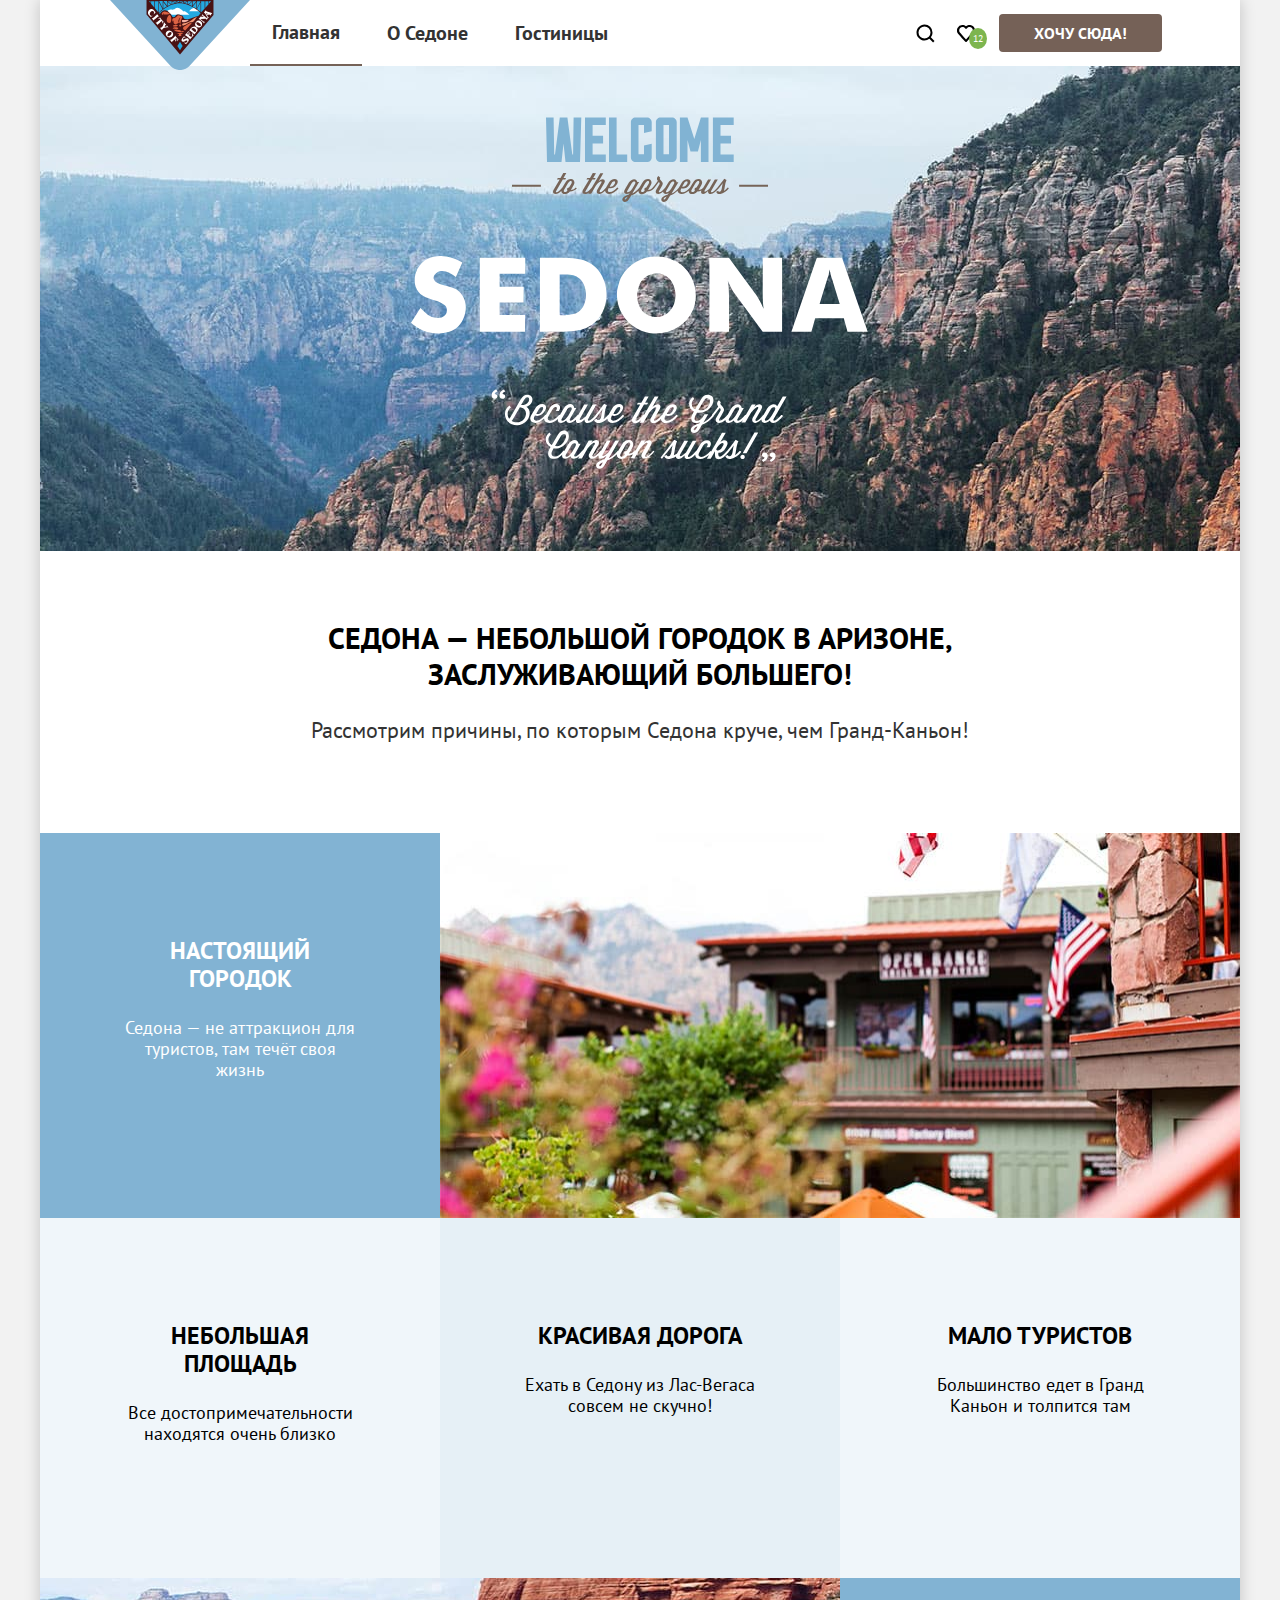
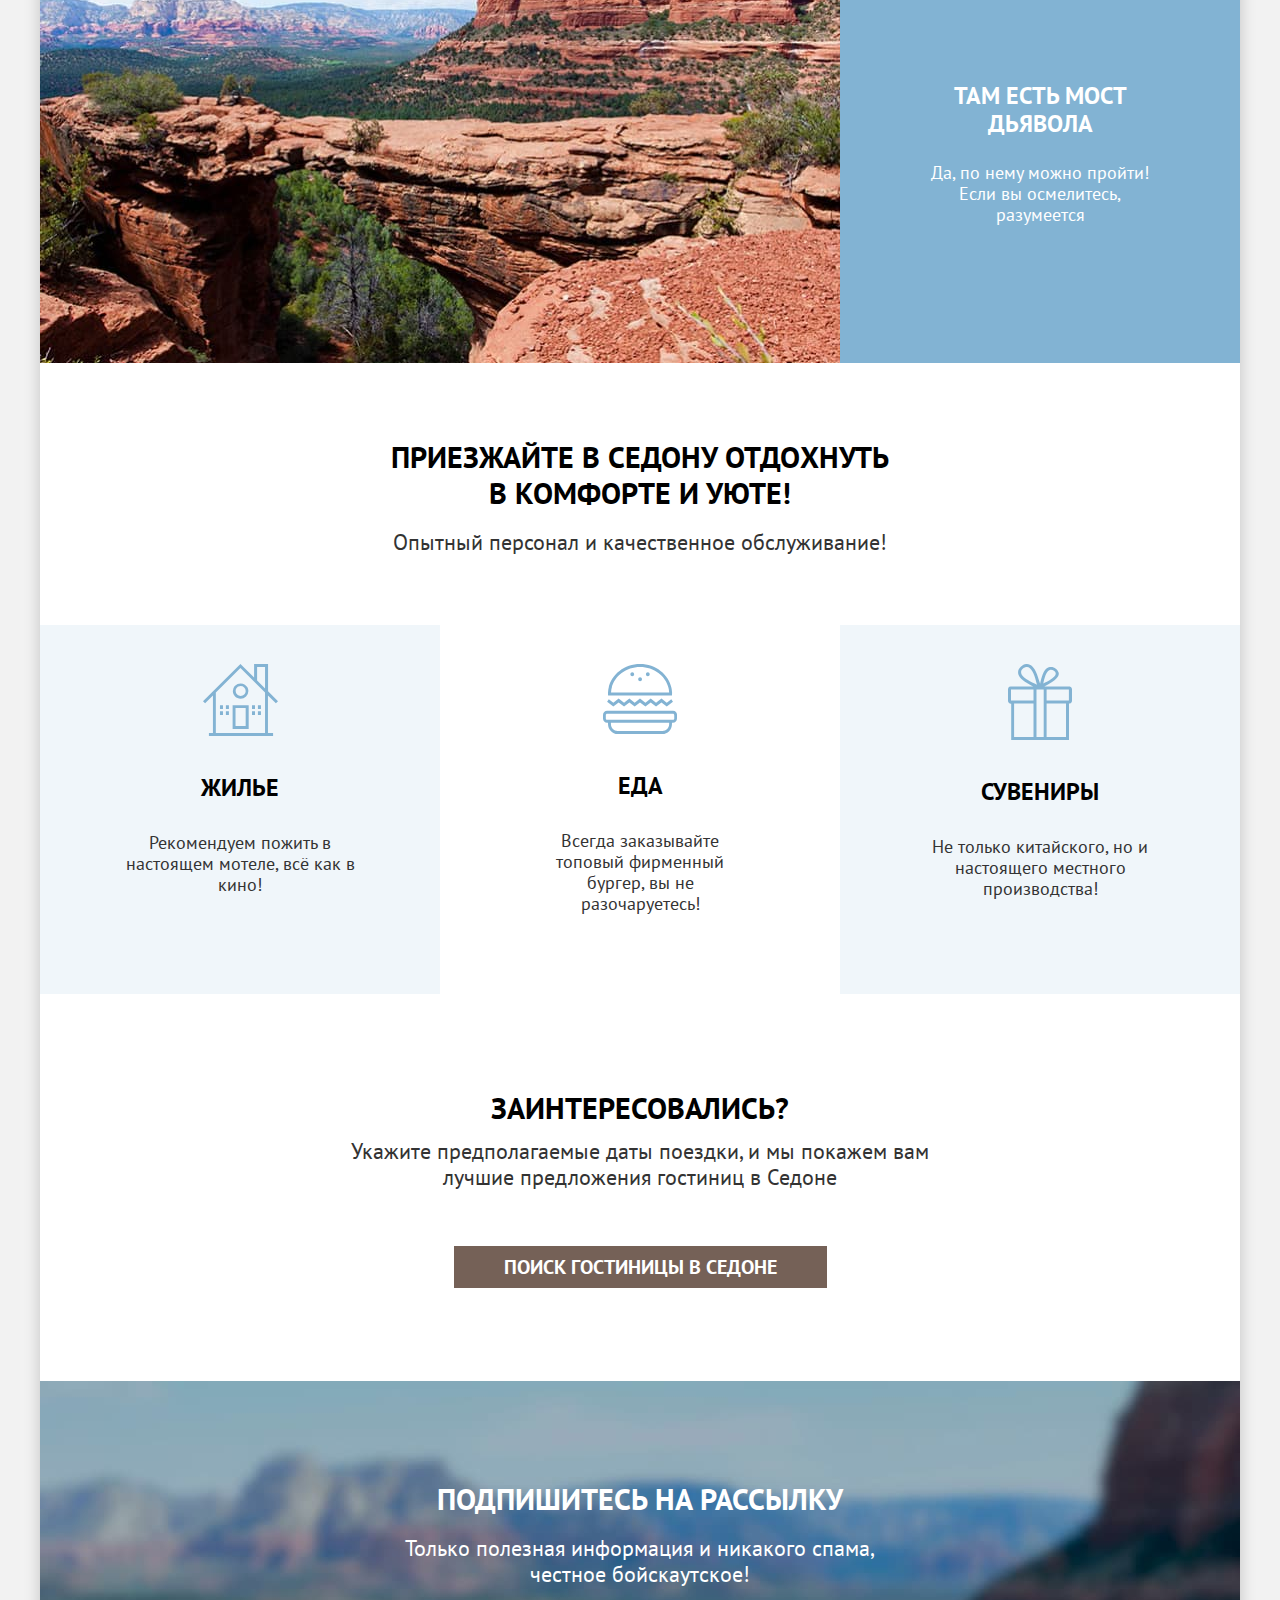
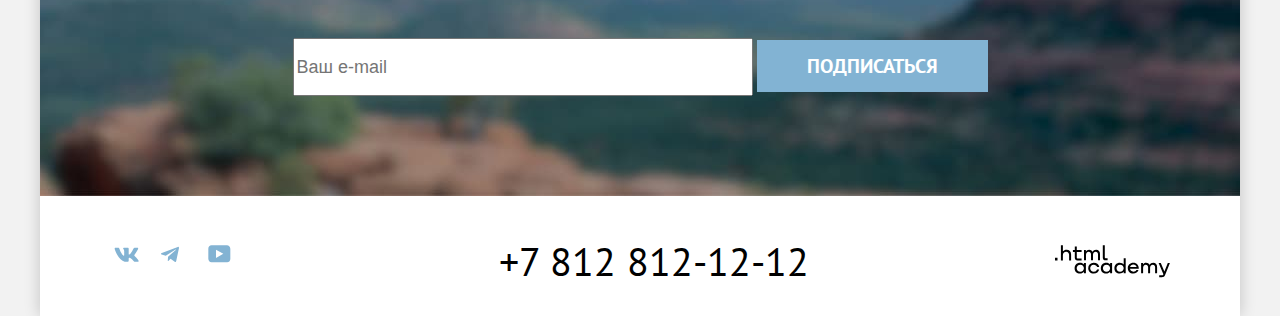
==== index.html @ 007155bc "исправляет верстку поиска" ====
<!DOCTYPE html>
<html lang="ru">

  <head>
    <meta charset="utf-8">
    <link rel="stylesheet" href="styles/styles.css">
    <title>
      HTML Academy: Седона
    </title>
  </head>

  <body>
    <div class="page-container">
      <!--Шапка-->
      <header class="page-header">
        <nav class="navigation">
          <a class="link-main-page" href="#">
            <img class="logo" src="images/logo.svg" width="140" height="70" alt="Фавикон-логотип Седона.">
          </a>
          <!--Навигация по сайту-->
          <ul class="navigation-list">
            <li class="navigation-item navigation-item-current">
              <a class="navigation-link" href="#">
                Главная
              </a>
            </li>
            <li class="navigation-item">
              <a class="navigation-link" href="#">
                О Седоне
              </a>
            </li>
            <li class="navigation-item">
              <a class="navigation-link" href="catalog.html">
                Гостиницы
              </a>
            </li>
          </ul>
          <!--Навигация пользовательская-->
          <ul class="navigation-user">
            <li class="navigation-useritem">
              <a class="navigation-userlink navigation-userlink-searching" href="#">
                <span class="visually-hidden">
                  Поиск
                </span>
              </a>
            </li>
            <li class="navigation-useritem navigation-useritem-favourite">
              <a class="navigation-userlink navigation-userlink-favourite" href="#">
                <span class="visually-hidden">
                  Избранное
                </span>
                <span class="favourite-number">
                  12
                </span>
              </a>
            </li>
            <li class="navigation-useritem">
              <a class="navigation-userlink-button" href="#">
                Хочу сюда!
              </a>
            </li>
          </ul>
        </nav>
      </header>

      <main class="main-container main-index">
        <!--Приветственный блок-->
        <section class="welcome">
          <h2 class="visually-hidden">
            Седона-неофициальный сайт
          </h2>
          <img class="welcome-img" src="images/main/welcome.svg" width="458" height="352"
            alt="Добро пожаловать в прекрасную Седону. Потому что Гранд Каньон-ерунда.">
        </section>
        <!--Преимущества города-->
        <section class="advantages">
          <p class="main-advantages-title">
            Седона — небольшой городок в Аризоне, заслуживающий большего!
          </p>
          <p class="advantages-city">
            Рассмотрим причины, по которым Седона круче, чем Гранд-Каньон!
          </p>
          <h2 class="visually-hidden">
            Преимущества города
          </h2>
          <ul class="advantages-list">
            <li class="advantages-item advantages-item-city">
              <div class="advantages-item-container">
                <h3 class="advantages-title white-advantages-title">
                  Настоящий городок
                </h3>
                <p class="advantages-description advantages-description-white">
                  Седона — не аттракцион для туристов, там течёт своя жизнь
                </p>
              </div>
              <img class="nature" src="images/main/advantages-photo1.jpg" width="800" height="385"
                alt="Вид двухэтажного дома среди деревьев.">

            </li>
            <li class="advantages-item advantages-item-square">
              <div class="advantages-item-container">
              <h3 class="advantages-title">
                Небольшая площадь
              </h3>
              <p class="advantages-description">
                Все достопримечательности находятся очень близко
              </p>
            </div>
            </li>
            <li class="advantages-item advantages-item-road">
              <div class="advantages-item-container">
              <h3 class="advantages-title">
                Красивая дорога
              </h3>
              <p class="advantages-description">
                Ехать в Седону из Лас-Вегаса совсем не скучно!
              </p>
            </div>
            </li>
            <li class="advantages-item advantages-item-tourists">
              <div class="advantages-item-container">
              <h3 class="advantages-title">
                Мало туристов
              </h3>
              <p class="advantages-description">
                Большинство едет в Гранд Каньон и толпится там
              </p>
            </div>
            </li>
            <li class="advantages-item advantages-item-bridge">
              <div class="advantages-item-container">
                <h3 class="advantages-title white-advantages-title">
                  Там есть мост дьявола
                </h3>
                <p class="advantages-description advantages-description-white">
                  Да, по нему можно пройти! Если вы осмелитесь, разумеется
                </p>
              </div>
              <img class="nature" src="images/main/advantages-photo2.jpg" width="800" height="385"
                alt="Вид на мост дьявола.">
            </li>

          </ul>
        </section>
        <!--Преимущества отелей-->
        <section class="hotel-advantages">
          <p class="main-hotel-advantages-title">
            Приезжайте в Седону отдохнуть в комфорте и уюте!
          </p>
          <p class="hotel-advantages-advantages">
            Опытный персонал и качественное обслуживание!
          </p>
          <h2 class="visually-hidden">
            Преимущества гостиниц
          </h2>
          <ul class="hotel-advantages-list">
            <li class="hotel-advantages-item-housing">
              <div class="hotel-advantages-item-housing-img"></div>
              <h3 class="hotel-advantages-minititle">
                Жилье
              </h3>
              <p class="hotel-advantages-description">
                Рекомендуем пожить в настоящем мотеле, всё как в кино!
              </p>
            </li>
            <li class="hotel-advantages-item-food">
              <div class="hotel-advantages-item-food-img"></div>
              <h3 class="hotel-advantages-minititle">
                Еда
              </h3>
              <p class="hotel-advantages-description">
                Всегда заказывайте топовый фирменный бургер, вы не разочаруетесь!
              </p>
            </li>
            <li class="hotel-advantages-item-present">
              <div class="hotel-advantages-item-present-img"></div>
              <h3 class="hotel-advantages-minititle">
                Сувениры
              </h3>
              <p class="hotel-advantages-description">
                Не только китайского, но и настоящего местного производства!
              </p>
            </li>

          </ul>
        </section>
        <!--Поиск гостиницы-->
        <section class="search">
          <div class="search-container">
          <h2 class="visually-hidden">
            Поиск гостиниц в Седоне
          </h2>
          <p class="search-title">
            Заинтересовались?
          </p>
          <p class="search-description">
            Укажите предполагаемые даты поездки, и мы покажем вам лучшие предложения гостиниц в Седоне
          </p>
          <a class="search-link" href="#">
            Поиск гостиницы в Седоне
          </a>
        </div>
        </section>
      </main>

      <!--Подвал-->
      <footer class="page-footer">
        <div class="page-footer-container">
          <!--Рассылка-->
          <section class="footer-subscription footer-subscription-image">
            <h2 class="footer-subscription-title footer-subscription-title-white">
              Подпишитесь на рассылку
            </h2>
            <p class="footer-subscription-description footer-subscription-description-white">
              Только полезная информация и никакого спама, честное бойскаутское!
            </p>
            <form class="footer-subscription-form" action="https://echo.htmlacademy.ru/" method="post">
              <label class="visually-hidden">
                Ваш e-mail
              </label>
              <input class="field" placeholder="Ваш e-mail" type="email" name="footer-subscription-email"
                id="footer-subscription-email" required>
              <button class="blue-button footer-subscription-button" type="submit">
                Подписаться
              </button>
            </form>
          </section>
          <!--Контакты-->
          <section class="footer-social">
            <h2 class="visually-hidden">Ссылки на социальные сети</h2>
            <ul class="footer-social-list">
              <li class="footer-social-item">
                <a class="footer-social-item-vk" href="https://vk.com/htmlacademy">
                  <span class="visually-hidden">
                    Наша страница Vkontakte
                  </span>
                </a>
              </li>
              <li class="footer-social-item">
                <a class="footer-social-item-telegram" href="https://t.me/htmlacademy">
                  <span class="visually-hidden">
                    Наш канал Telegram
                  </span>
                </a>
              </li>
              <li class="footer-social-item">
                <a class="footer-social-item-youtube" href="https://www.youtube.com/user/htmlacademyru">
                  <span class="visually-hidden">
                    Наш канал YouTube
                  </span>
                </a>
              </li>
            </ul>

            <a class="footer-company-phone" href="tel:+78128121212">
              +7 812 812-12-12
            </a>

            <a class="htmlacademy-link" href="https://htmlacademy.ru/">
              <img class="htmlacademy-img" src="images/html-academy.svg" width="115" height="33" alt=".html academy.">
            </a>
          </section>
        </div>
      </footer>
    </div>
  </body>

</html>
---- styles/styles.css ----
@font-face {
  font-family: "PT Sans";
  font-style: normal;
  font-weight: 400;
  src: url("../fonts/ptsans-400.woff2") format("woff2");
  font-display: swap;
}

@font-face {
  font-family: "PT Sans";
  font-style: normal;
  font-weight: 700;
  src: url("../fonts/ptsans-700.woff2") format("woff2");
  font-display: swap;
}

html {
  height: 100%;
}

body {
  margin: 0;
  height: 100%;
  font-family: "PT Sans", sans-serif;
  font-size: 22px;
  line-height: 26px;
  color: #333333;
  background-color: #f2f2f2;
}

.page-container {
  background-color: #ffffff;
  box-shadow: 0 0 15px rgba(0, 0, 0, 0.2);
  width: 1200px;
  margin: 0 auto;
  min-height: 100%;
  display: flex;
  flex-direction: column;
}

/* Header */
.page-header {
  position: relative;
}
.link-main-page {
  position: absolute;
  margin: 0 0 0 70px;
}
.navigation {
  display: flex;
  margin: 0 auto;
}
/*Навигация по сайту*/
.navigation-list {
  display: flex;
  flex-wrap: wrap;
  justify-content: space-between;
  margin: 0 0 0 210px;
  padding: 0;
  list-style-type: none;
  align-items: center;
  width: 380px;
}

.navigation-item-current {
  border-bottom: 2px solid #756257;
}

/*Навигация пользовательская*/
.navigation-user {
  display: flex;
  flex-wrap: wrap;
  justify-content: space-between;
  margin: 0 78px 0 0;
  padding: 0;
  margin-left: auto;
  list-style-type: none;
  align-items: center;
  min-height: 64px;
  min-width: 44px;
}

.navigation-link {
  display: block;
  padding: 20px 22px;
  font-weight: 700;
  font-size: 20px;
  line-height: 24px;
  color: #333333;
  text-decoration: none;
  text-align: center;

}

.navigation-userlink {
  display: block;
  width: 44px;
  height: 64px;
  font-weight: 700;
  font-size: 20px;
  line-height: 24px;
  color: #333333;
  text-decoration: none;
  text-align: center;
}

.navigation-userlink-searching {
  background-image: url("../images/search.svg");
  width: 20px;
  height: 20px;
  background-repeat: no-repeat;
  background-position: 0 center;
  padding: 22px 11px;
}

.navigation-userlink-favourite {
  background-image: url("../images/favourite.svg");
  width: 20px;
  height: 20px;
  background-repeat: no-repeat;
  background-position: 0 center;
  padding: 22px 11px;
}

.favourite-number {
  font-weight: 400;
  font-size: 10px;
  line-height: 10px;
  color: #FFFFFF;
  text-align: center;
  text-decoration: none;
  background: #7DB54F;
  border-radius: 50%;
  padding: 4px;
  width: 20px;
  height: 20px;
}

.navigation-userlink-button {
  display: block;
  font-weight: 700;
  font-size: 16px;
  line-height: 20px;
  font-family: inherit;
  text-align: center;
  color: #ffffff;
  background-color: #756157;
  border-color: #756157;
  border-radius: 4px;
  text-decoration: none;
  text-transform: uppercase;
  padding: 9px 35px;
}



/*Main-page*/
.main-container {
  flex-grow: 1;
}

.main-index {
  color: #000000;
  background-color: #FFFFFF;
}
/*Приветственный блок*/
.welcome {
  background-color: #7c97a8;
  background-image: url("../images/main/welcome-background.jpg");
  background-size: cover;
  background-repeat: no-repeat;
  background-position: center 0;
  padding-top: 51px;
  padding-bottom: 82px;
}

.welcome-img {
  display: block;
  margin: 0 auto;
}

/*
.welcome-img::after {
  background-image: url("../images/main/divider.svg");
}
*/

/*Преимущества города*/
.advantages {
  margin-bottom: 63px;
  padding-top: 69px;
}

.advantages-title {
  font-weight: 700;
  font-size: 24px;
  line-height: 28px;
  color: #000000;
  text-transform: uppercase;
}

.advantages-description {
  font-weight: 400;
  font-size: 18px;
  line-height: 21px;
}

.main-advantages-title {
  padding: 0;
  font-weight: 700;
  color: #000000;
  text-transform: uppercase;
  text-align: center;
  font-size: 30px;
  line-height: 36px;
  width: 646px;
  margin: 0 auto 25px;
}

.advantages-city {
  font-weight: 400;
  font-size: 22px;
  line-height: 26px;
  color: #333333;
  text-align: center;
  margin: 0 0 90px 0;
}

.advantages-list {
  display: flex;
  flex-wrap: wrap;
  list-style-type: none;
  margin: 0;
  padding: 0;
}

.advantages-item-container {
  width: 230px;
  min-height: 200px;
  padding: 80px 85px;
  text-align: center;
}

.advantages-item-city {
  display: flex;
}

.advantages-item-bridge {
  display: flex;
  flex-direction: row-reverse;
}

.advantages-item-city,
.advantages-item-bridge {
  background-color: #82B3D3;
}

.advantages-item-square,
.advantages-item-tourists {
  background-color: #83B3D31F;
}

.advantages-item-road {
  background-color: #83B3D333;
}

.advantages-description-white, .white-advantages-title {
  color: #FFFFFF;
}
/*Преимущества отелей*/
.hotel-advantages-list {
  display: flex;
  flex-wrap: wrap;
  margin: 0;
  padding: 0;
  text-align: center;
  list-style-type: none;
}

.hotel-advantages-minititle {
  font-weight: 700;
  font-size: 24px;
  line-height: 28px;
  color: #000000;
  text-transform: uppercase;
  text-align: center;
  margin: 0 0 30px 0;
  padding: 0;
}

.main-hotel-advantages-title {
  font-weight: 700;
  color: #000000;
  text-transform: uppercase;
  text-align: center;
  font-size: 30px;
  line-height: 36px;
  width: 505px;
  padding: 13px 0 0 0;
  margin: 0 auto 18px;
}

.hotel-advantages-advantages {
  font-weight: 400;
  font-size: 22px;
  line-height: 26px;
  color: #333333;
  text-align: center;
  margin: 0 0 70px 0;
}

.hotel-advantages-description {
  font-weight: 400;
  font-size: 18px;
  line-height: 21px;
  color: #333333;
  text-align: center;
  margin: 0 85px 80px 85px;
  width: 230px;
}

.hotel-advantages-item-housing {
  background-color: #83B3D31F;
  width: 400px;
}
.hotel-advantages-item-housing-img {
  background-image: url("../images/main/housing.svg");
  width: 75px;
  height: 72px;
  background-repeat: no-repeat;
  background-position: center center;
  margin: 0 auto;
  padding: 0;
  padding-top: 77px;
}

.hotel-advantages-item-food {
  width: 400px;
}
.hotel-advantages-item-food-img {
  background-image: url("../images/main/food.svg");
  width: 74px;
  height: 70px;
  background-repeat: no-repeat;
  background-position: center center;
  margin: 0 auto;
  padding: 0;
  padding-top: 77px;
}
.hotel-advantages-item-present {
  background-color: #83B3D31F;
  width: 400px;
}
.hotel-advantages-item-present-img {
  background-image: url("../images/main/present.svg");
  width: 64px;
  height: 76px;
  background-repeat: no-repeat;
  background-position: center center;
  margin: 0 auto;
  padding: 0;
  padding-top: 77px;
}

/*Поиск гостиницы*/
.search {
  padding-top: 96px;
  padding-bottom: 96px;
}
.search-container {
  width: 592px;
  text-align: center;
  margin: 0 auto;
}

.search-title {
  font-weight: 700;
  font-size: 30px;
  line-height: 36px;
  color: #000000;
  text-transform: uppercase;
  text-align: center;
  margin: 0 auto;
  padding: 0 0 12px 0;
}

.search-description {
  font-weight: 400;
  font-size: 22px;
  line-height: 26px;
  color: #333333;
  text-align: center;
  margin: 0 auto 59px;
  padding: 0;
}

/* Buttons */
.search-link {
  font-weight: 700;
  font-size: 20px;
  line-height: 36px;
  padding: 8px 50px;
  font-family: inherit;
  text-align: center;
  color: #ffffff;
  background-color: #756157;
  border-color: #756157;
  text-decoration: none;
  text-transform: uppercase;
}

/* Catalog */

/* Внутренняя навигация */
.catalog-header {
  width: 1200px;
  color: #FFFFFF;
  background-image: url("../images/catalog/catalog-background.jpg");
  background-size: cover;
  background-repeat: no-repeat;
  background-position: center 0;
}

.filter {
  width: 1060px;
  padding: 37px 0 21px 68px;
}

.filter-title {
  font-weight: 700;
  font-size: 60px;
  line-height: 78px;
  margin: 0;
  padding: 0;
}

.breadcrumbs {
  display: flex;
  flex-wrap: wrap;
  margin: 0;
  padding: 0;
}

.breadcrumbs-item-main {
  background-image: url("../images/catalog/main-icon.svg");
  width: 12px;
  height: 12px;
  background-size: cover;
  background-repeat: no-repeat;
  background-position: center center;
}

.breadcrumbs-item {
  font-weight: 400;
  font-size: 16px;
  line-height: 21px;
  list-style-type: none;
  margin-right: 30px;
}

.breadcrumbs-link {
  color: inherit;
}

/*Фильтрация*/
.catalog-filter {
  width: 1060px;
  display: flex;
  justify-content: space-between;
  margin: 17px 0 57px 67px;
  padding: 0 0 71px 0;
}

.catalog-filter-infrastructure {
  width: 155px;
  margin: 0;
  padding: 0;
  border: none;
}

.catalog-filter-housingtype {
  width: 155px;
  margin: 0;
  padding: 0;
  border: none;
}

.catalog-filter-title {
  font-weight: 700;
  font-size: 20px;
  line-height: 24px;
  margin: 0 0 16px 0;
}

.catalog-filter-pricetitle {
  font-weight: 700;
  font-size: 20px;
  line-height: 24px;
  margin: 0 0 32px 0;
}

.catalog-filter-list {
  margin: 0;
  padding: 0;
  list-style-type: none;
  font-weight: 400;
  font-size: 18px;
  line-height: 23px;
}

.catalog-filter-item {
  margin: 0;
  padding: 16px 0 0 0;
}

.control-input {
  font-weight: 400;
  font-size: 18px;
  line-height: 23px;
}

.catalog-filter-price {
  width: 226px;
  border: none;
  margin: 0;
  padding: 0;
}

.input-container {
  display: flex;
}

.catalog-filter-pricerange {
  width: 113px;
  color: #000000;
  font-weight: 700;
  font-size: 18px;
  line-height: 24px;
  margin: 0 0 36px 0;
  padding: 8px 0 8px 20px;
}

.catalog-filter-button {
  margin: 56px 0 0 0;
  padding: 0;
  width: 191px;
  border: none;
}

/*Список гостиниц*/
.housing-list {
  width: 1060px;
  margin: 55px 0 0 70px;
  padding: 0;
}

.housing-list-sorting {
  display: flex;
  margin: 0 0 40px 0;
  padding: 6px 0;
}

.housing-list-title {
  font-weight: 700;
  font-size: 30px;
  line-height: 36px;
  color: #000000;
  text-transform: uppercase;
  text-align: left;
  margin: 0 200px 0 0;
  padding: 0;
}

.housing-list-viewfilter {
  display: flex;
  gap: 70px;
}
.select-control {
  color: #333333;
  font-weight: 400;
  font-size: 18px;
  line-height: 21px;
  width: 292px;
  margin: 0;
  padding: 0;
}


.viewcards-list {
  display: flex;
  margin: 0;
  padding: 0;
  list-style-type: none;
}


/*viewcards-item
добавить бордеры*/

.viewcards-item-cards {
  background-image: url("../images/catalog/cards.svg");
  width: 16px;
  height: 14px;
  background-repeat: no-repeat;
  background-position: center center;
  padding: 17px;
  border: 2px solid #E6E6E6;
  border-radius: 4px;
}

.viewcards-item-one {
  background-image: url("../images/catalog/one-card.svg");
  width: 16px;
  height: 14px;
  background-repeat: no-repeat;
  background-position: center center;
  padding: 17px;
  border: 2px solid #E6E6E6;
  border-radius: 4px;
}

.viewcards-item-list {
  background-image: url("../images/catalog/list.svg");
  width: 16px;
  height: 14px;
  background-repeat: no-repeat;
  background-position: center center;
  padding: 17px;
  border: 2px solid #E6E6E6;
}

.viewcards-item-current {
  border: 2px solid #000000;
}
.product-list {
  /*display: flex;
  flex-wrap: wrap;
  justify-content: flex-start;
  margin: 0 0 63px 40px;*/
  display: grid;
  grid-template-columns: repeat(3, 340px);
  gap: 20px;
  margin: 0;
  margin-bottom: 40px;
  padding: 0;
  list-style-type: none;
  width: 1060px;
}

.product-card {
  box-sizing:border-box;
  margin: 0;
  padding: 20px;
  background-color: #E6E6E6;
}

/*
.product-card:nth-child(3n) {
  margin: 0 0 20px 0;
}
*/

.housingtype-price, .housingtype-button {
  display: flex;
  justify-content: space-between;
  align-items: center;
  margin: 0 0 16px 0;
  padding: 0;
  width: 300px;
}

.housingtype-rating {
  display: flex;
  justify-content: space-between;
  align-items: center;
  margin: 0;
  padding: 0;
  width: 300px;
}

.product-card-link {
  text-decoration: none;
  width: 300px;
}

.product-card-image {
  display: block;
  margin: 0 auto;
}

.product-card-title {
  color: #000000;
  font-weight: 700;
  font-size: 24px;
  line-height: 28px;
  margin: 16px 0 16px 0;
  padding: 0;
}

.product-card-housingtype {
  color: #333333;
  font-weight: 400;
  font-size: 18px;
  line-height: 21px;
}

.product-card-price {
  color: #333333;
  font-weight: 400;
  font-size: 18px;
  line-height: 21px;
}

.product-card-rating {
  color: #333333;
  font-weight: 400;
  font-size: 16px;
  line-height: 20px;
  text-transform: uppercase;
}

/*Кнопки каталог*/
.button-add {
  color: #FFFFFF;
  font-weight: 700;
  font-size: 16px;
  line-height: 20px;
  text-decoration: none;
  padding: 8px 50px;
  margin-bottom: 32px;
}

.button-delete {
  text-align: center;
  text-transform: uppercase;
  color: #FFFFFF;
  font-weight: 700;
  font-size: 16px;
  line-height: 20px;
  text-decoration: none;
  padding: 8px 50px;
  background-color: rgba(28,28,28,0);
  border: rgba(28,28,28,0);
}

.button {
  color: #FFFFFF;
  font-weight: 700;
  font-size: 16px;
  line-height: 20px;
  text-decoration: none;
}

.button-additional {
  background-color: #756157;
  padding: 8px 25px;
  border-radius: 4px;
}

.button-favourite {
  background-color: #82B3D3;
  padding: 8px 25px;
  border-radius: 4px;
}

.selected {
  background-color: #7DB54F;
  padding: 8px 25px;
  border-radius: 4px;
}

/*Пагинация*/
.pagination {
  display: flex;
  margin: 0 0 60px 31px;
  padding: 0 0 0 0;
  width: 400px;
  list-style-type: none;
}

.pagination-link {
  font-weight: 700;
  font-size: 20px;
  line-height: 36px;
  text-decoration: none;
  color: #FFFFFF;
  background-color: #82B3D3;
  padding: 10px 20px;
  margin-right: 8px;
}

.pagination-current {
  color: #000000;
  background-color: #F2F2F2;
}


/* Подвал */
.page-footer {
  font-size: 14px;
  font-weight: 700;
  color: #000000;
  background-color: #ffffff;
}

.page-footer-container {
  display: flex;
  width: 1200px;
  margin: 0 auto;
  flex-wrap: wrap;
  text-align: center;
}

/*Рассылка*/
.footer-subscription-image {
  background-image: url("../images/subscribe-background.jpg");
  background-size: 100% auto;
  background-repeat: no-repeat;
  height: 415px;
}

.footer-subscription {
  width: 1200px;
}

.footer-subscription-title {
  font-weight: 700;
  font-size: 30px;
  line-height: 36px;
  text-transform: uppercase;
  width: 475px;
  margin: 5px auto;
  padding-top: 95px;
}

.footer-subscription-description {
  font-weight: 400;
  font-size: 22px;
  line-height: 26px;
  width: 475px;
  margin: 18px auto 51px;
}

.footer-subscription-title-white,
.footer-subscription-description-white {
  color: #FFFFFF;
}

.footer-subscription-form {
  width: 800px;
  margin: 0 auto;
}

.field {
  font-weight: 400;
  font-size: 18px;
  line-height: 24px;
  color: #000000;
  width: 452px;
  height: 52px;
  margin: 0;
}

.footer-subscription-button {
  font-weight: 700;
  font-size: 20px;
  line-height: 36px;
  padding: 8px 50px;
  margin: 0;
}

.blue-button {
  font-family: inherit;
  text-align: center;
  color: #ffffff;
  background-color: #82B3D3;
  border: none;
  text-decoration: none;
  text-transform: uppercase;
}

/*Контакты*/
.footer-social {
  display: flex;
  flex-wrap: wrap;
  align-items: center;
  justify-content: space-between;
  margin: 0 auto;
  width: 1060px;
  padding-top: 45px;
  padding-bottom: 35px;
}

.footer-social-list {
  display: flex;
  align-items: center;
  margin: 0;
  padding: 0;
  width: 142px;
  list-style-type: none;
}

.footer-social-item {
  width: 47px;
  height: 40px;
}

.footer-social-item-vk {
  background-image: url("../images/social-icon/vk.svg");
  width: 24px;
  height: 14px;
  background-repeat: no-repeat;
  background-position: 0 center;
  padding: 20px 20px;
}

.footer-social-item-telegram {
  background-image: url("../images/social-icon/telegram.svg");
  width: 18px;
  height: 16px;
  background-repeat: no-repeat;
  background-position: 0 center;
  padding: 20px 20px;
}

.footer-social-item-youtube {
  background-image: url("../images/social-icon/youtube.svg");
  width: 22px;
  height: 17px;
  background-repeat: no-repeat;
  background-position: 0 center;
  padding: 20px 20px;
}

.footer-company-phone {
  color: inherit;
  font-weight: 400;
  font-size: 40px;
  line-height: 40px;
  text-decoration: none;
  width: 720px;
}

.htmlacademy-link {
  width: 115px;
  height: 33px;
}

/*Подвал в каталоге*/
.footer-subscription-title-black,
.footer-subscription-description-black {
  color: #000000;
}

/*Скрытое*/
.visually-hidden {
  position: absolute;
  width: 1px;
  height: 1px;
  margin: -1px;
  border: 0;
  padding: 0;
  white-space: nowrap;
  clip-path: inset(100%);
  clip: rect(0 0 0 0);
  overflow: hidden;
}
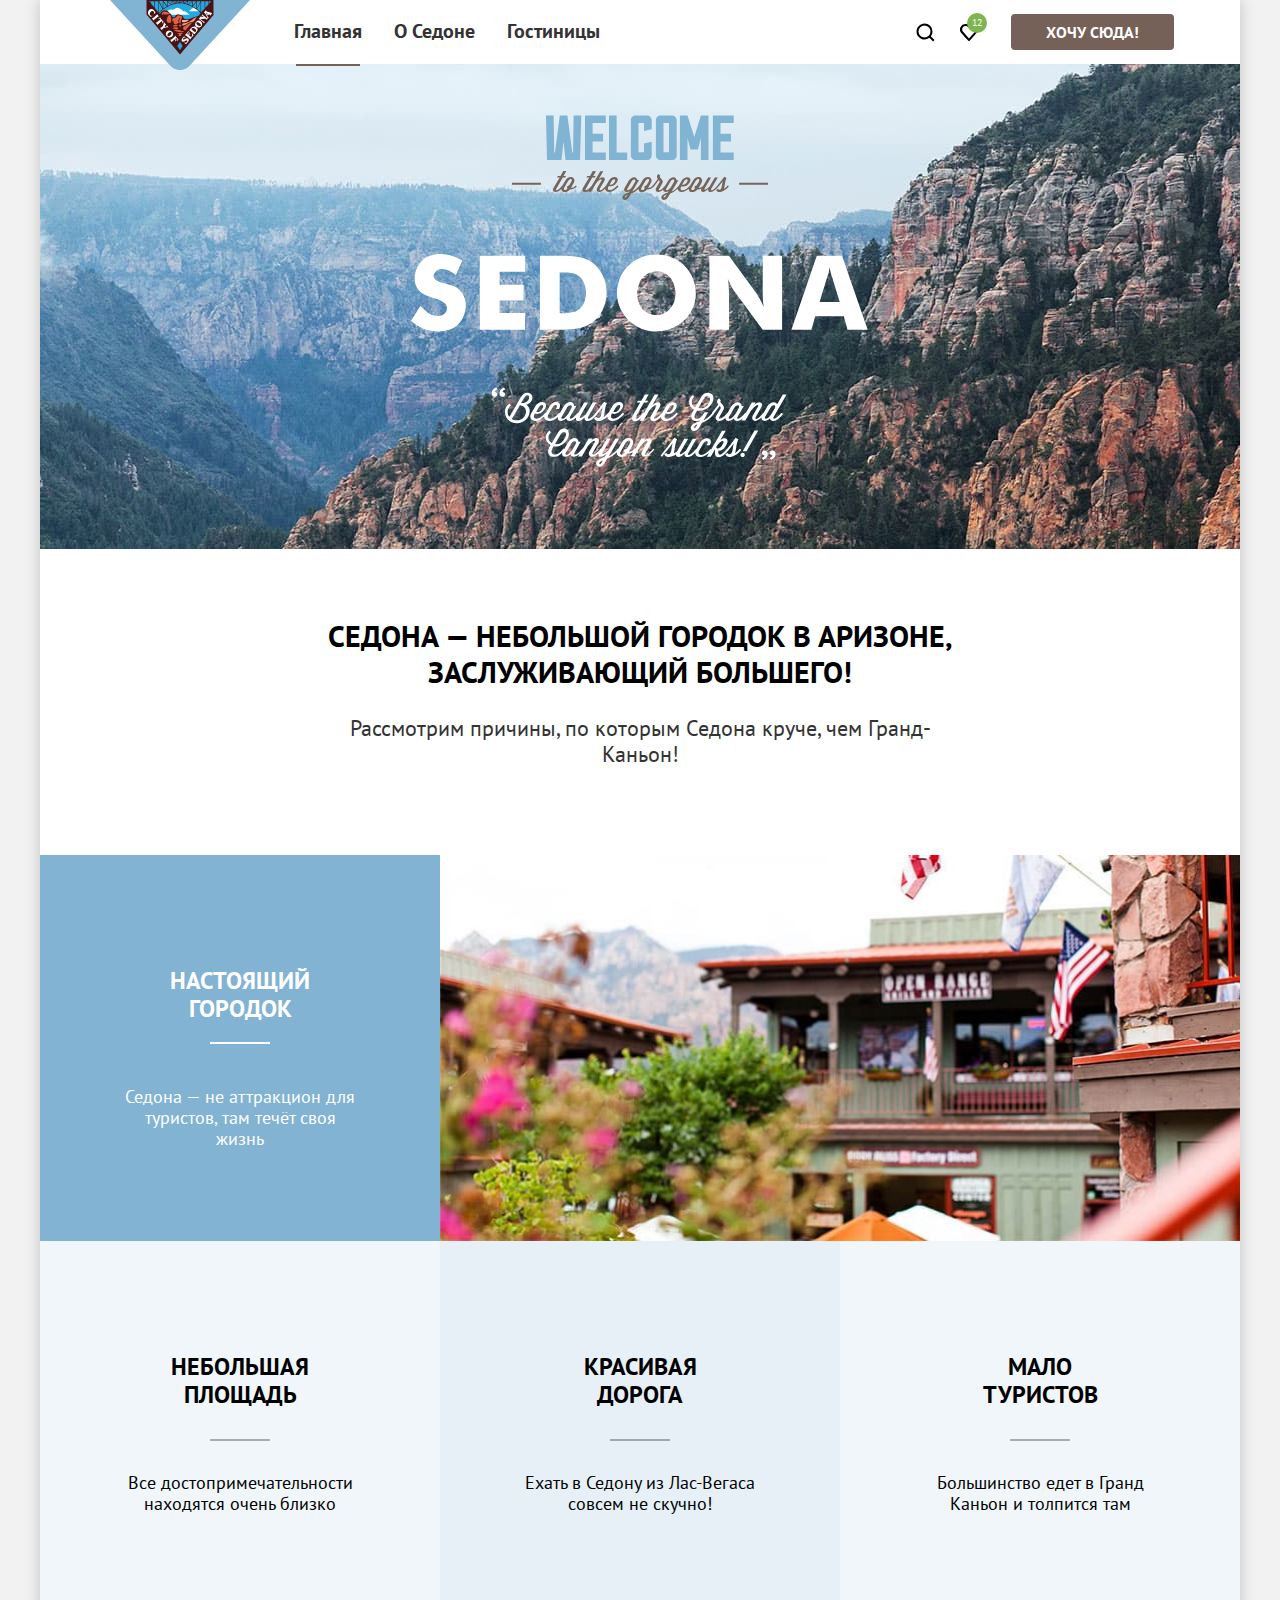
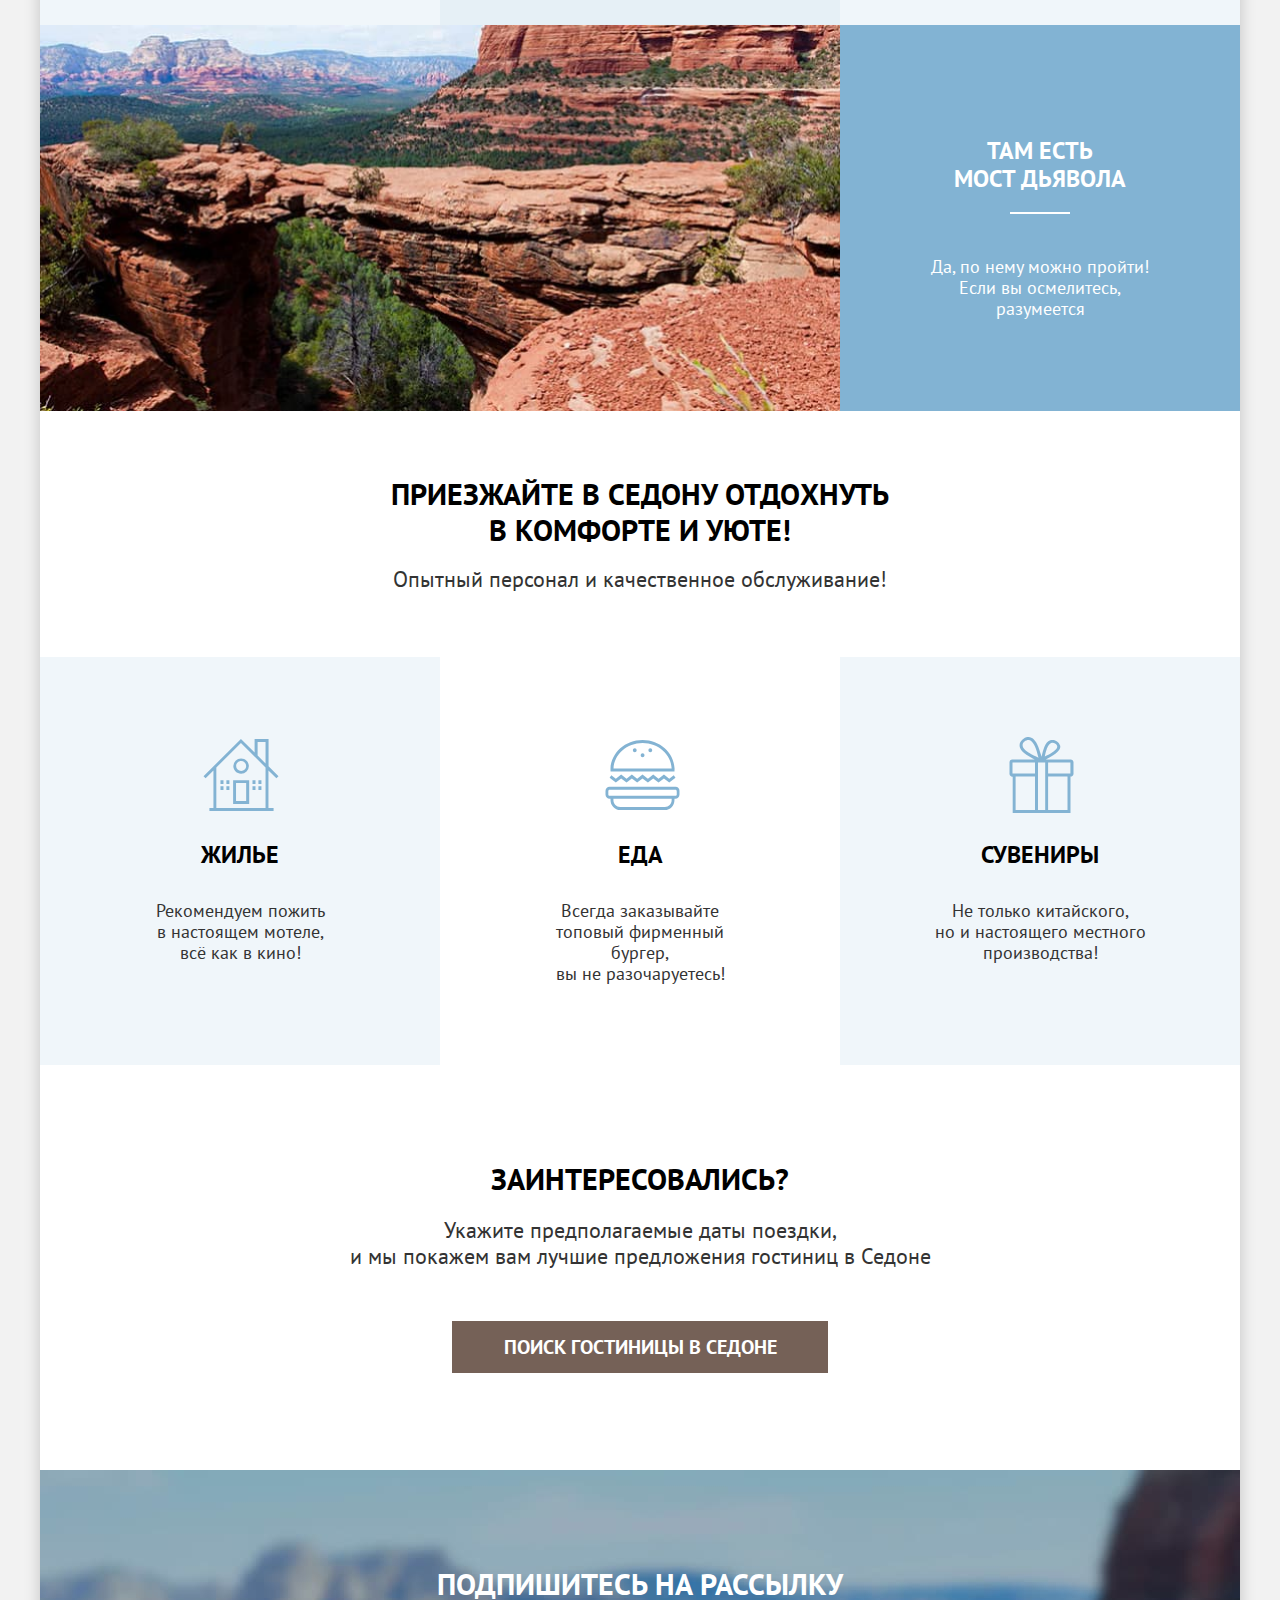
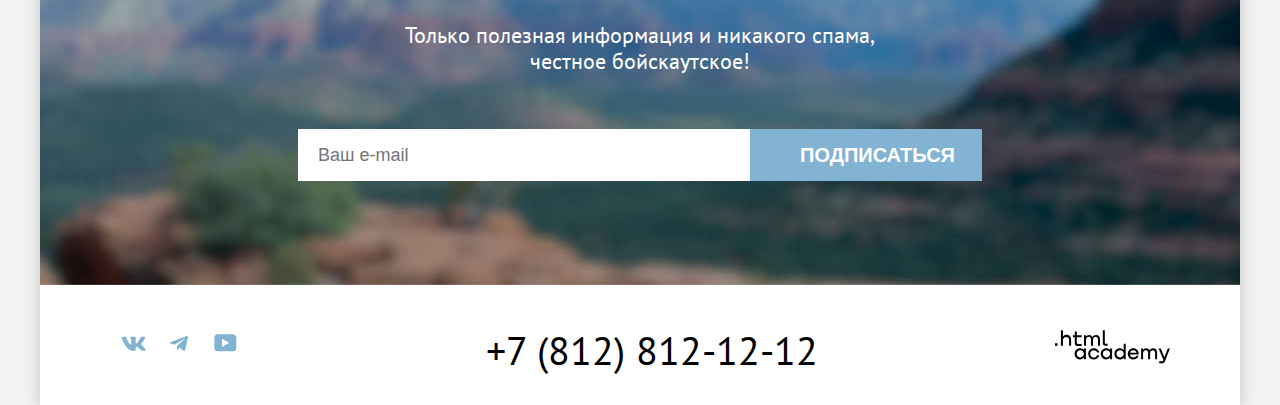
==== commit 6bb12081: "Вносит правки" ====
--- a/index.html
+++ b/index.html
@@ -74,12 +74,14 @@
         </section>
         <!--Преимущества города-->
         <section class="advantages">
-          <p class="main-advantages-title">
-            Седона — небольшой городок в Аризоне, заслуживающий большего!
-          </p>
-          <p class="advantages-city">
-            Рассмотрим причины, по которым Седона круче, чем Гранд-Каньон!
-          </p>
+          <div class="main-advantages-container">
+            <p class="main-advantages-title">
+              Седона — небольшой городок в Аризоне, заслуживающий большего!
+            </p>
+            <p class="main-advantages-city">
+              Рассмотрим причины, по которым Седона круче, чем Гранд-Каньон!
+            </p>
+          </div>
           <h2 class="visually-hidden">
             Преимущества города
           </h2>
@@ -93,9 +95,10 @@
                   Седона — не аттракцион для туристов, там течёт своя жизнь
                 </p>
               </div>
-              <img class="nature" src="images/main/advantages-photo1.jpg" width="800" height="385"
-                alt="Вид двухэтажного дома среди деревьев.">
-
+              <div class="advantages-nature">
+                <img class="nature" src="images/main/advantages-photo1.jpg" width="800" height="385"
+                  alt="Вид двухэтажного дома среди деревьев.">
+                </div>
             </li>
             <li class="advantages-item advantages-item-square">
               <div class="advantages-item-container">
@@ -136,50 +139,51 @@
                   Да, по нему можно пройти! Если вы осмелитесь, разумеется
                 </p>
               </div>
-              <img class="nature" src="images/main/advantages-photo2.jpg" width="800" height="385"
+              <div class="advantages-nature">
+                <img class="nature" src="images/main/advantages-photo2.jpg" width="800" height="385"
                 alt="Вид на мост дьявола.">
+              </div>
             </li>
 
           </ul>
         </section>
         <!--Преимущества отелей-->
         <section class="hotel-advantages">
+        <div class="hotel-advantages-container">
           <p class="main-hotel-advantages-title">
             Приезжайте в Седону отдохнуть в комфорте и уюте!
           </p>
           <p class="hotel-advantages-advantages">
             Опытный персонал и качественное обслуживание!
           </p>
+        </div>
           <h2 class="visually-hidden">
             Преимущества гостиниц
           </h2>
           <ul class="hotel-advantages-list">
-            <li class="hotel-advantages-item-housing">
-              <div class="hotel-advantages-item-housing-img"></div>
-              <h3 class="hotel-advantages-minititle">
-                Жилье
-              </h3>
-              <p class="hotel-advantages-description">
-                Рекомендуем пожить в настоящем мотеле, всё как в кино!
-              </p>
-            </li>
-            <li class="hotel-advantages-item-food">
-              <div class="hotel-advantages-item-food-img"></div>
-              <h3 class="hotel-advantages-minititle">
-                Еда
-              </h3>
-              <p class="hotel-advantages-description">
-                Всегда заказывайте топовый фирменный бургер, вы не разочаруетесь!
-              </p>
-            </li>
-            <li class="hotel-advantages-item-present">
-              <div class="hotel-advantages-item-present-img"></div>
-              <h3 class="hotel-advantages-minititle">
-                Сувениры
-              </h3>
-              <p class="hotel-advantages-description">
-                Не только китайского, но и настоящего местного производства!
-              </p>
+            <li class="hotel-advantages-item housing">
+                <h3 class="hotel-advantages-minititle hotel-advantages-housing">
+                  Жилье
+                </h3>
+                <p class="hotel-advantages-description">
+                  Рекомендуем пожить<br>в настоящем мотеле,<br>всё как в кино!
+                </p>
+            </li>
+            <li class="hotel-advantages-item food">
+                <h3 class="hotel-advantages-minititle hotel-advantages-food">
+                  Еда
+                </h3>
+                <p class="hotel-advantages-description">
+                  Всегда заказывайте<br>топовый фирменный бургер,<br>вы не разочаруетесь!
+                </p>
+            </li>
+            <li class="hotel-advantages-item gift">
+                <h3 class="hotel-advantages-minititle hotel-advantages-gift">
+                  Сувениры
+                </h3>
+                <p class="hotel-advantages-description">
+                  Не только китайского,<br>но и настоящего местного<br>производства!
+                </p>
             </li>
 
           </ul>
@@ -194,7 +198,7 @@
             Заинтересовались?
           </p>
           <p class="search-description">
-            Укажите предполагаемые даты поездки, и мы покажем вам лучшие предложения гостиниц в Седоне
+            Укажите предполагаемые даты поездки, <br> и мы покажем вам лучшие предложения гостиниц в Седоне
           </p>
           <a class="search-link" href="#">
             Поиск гостиницы в Седоне
@@ -205,7 +209,6 @@
 
       <!--Подвал-->
       <footer class="page-footer">
-        <div class="page-footer-container">
           <!--Рассылка-->
           <section class="footer-subscription footer-subscription-image">
             <h2 class="footer-subscription-title footer-subscription-title-white">
@@ -220,7 +223,7 @@
               </label>
               <input class="field" placeholder="Ваш e-mail" type="email" name="footer-subscription-email"
                 id="footer-subscription-email" required>
-              <button class="blue-button footer-subscription-button" type="submit">
+              <button class="footer-subscription-button" type="submit">
                 Подписаться
               </button>
             </form>
@@ -230,39 +233,56 @@
             <h2 class="visually-hidden">Ссылки на социальные сети</h2>
             <ul class="footer-social-list">
               <li class="footer-social-item">
-                <a class="footer-social-item-vk" href="https://vk.com/htmlacademy">
+                <a class="footer-social-link" href="https://vk.com/htmlacademy">
+                    <svg class="footer-social-icon" aria-hidden="true" focusable="false" xmlns="http://www.w3.org/2000/svg" width="25" height="15" fill="none">
+                      <path fill="#83B3D3" fill-rule="evenodd" d="M24.12 1.8c.16-.54 0-.94-.8-.94H20.7c-.67 0-.98.34-1.15.73 0 0-1.33 3.2-3.22 5.27-.61.6-.9.8-1.23.8-.16 0-.41-.2-.41-.75v-5.1c0-.66-.19-.95-.74-.95H9.82c-.42 0-.67.3-.67.59 0 .62.95.76 1.04 2.51v3.8c0 .83-.15.98-.48.98-.9 0-3.06-3.2-4.34-6.88-.25-.72-.5-1-1.18-1H1.57c-.75 0-.9.34-.9.73 0 .68.89 4.07 4.14 8.55 2.17 3.06 5.23 4.72 8 4.72 1.68 0 1.88-.37 1.88-1v-2.32c0-.74.16-.88.7-.88.38 0 1.05.19 2.6 1.66 1.79 1.75 2.08 2.54 3.08 2.54h2.63c.75 0 1.12-.37.9-1.1-.23-.72-1.08-1.77-2.2-3.02-.62-.71-1.54-1.48-1.82-1.86-.39-.5-.28-.71 0-1.15 0 0 3.2-4.42 3.54-5.93Z" clip-rule="evenodd"/>
+                    </svg>
                   <span class="visually-hidden">
                     Наша страница Vkontakte
                   </span>
                 </a>
               </li>
               <li class="footer-social-item">
-                <a class="footer-social-item-telegram" href="https://t.me/htmlacademy">
+                <a class="footer-social-link" href="https://t.me/htmlacademy">
+                  <svg class="footer-social-icon" aria-hidden="true" focusable="false" xmlns="http://www.w3.org/2000/svg" width="18" height="16" fill="none">
+                    <path fill="#83B3D3" d="M16.79.96.84 7.1c-1.09.44-1.08 1.05-.2 1.32l4.1 1.28 9.47-5.98c.44-.27.85-.13.52.17l-7.68 6.93-.28 4.22c.41 0 .6-.2.83-.41l1.99-1.94 4.13 3.06c.77.42 1.31.2 1.5-.71l2.72-12.8c.28-1.1-.43-1.61-1.16-1.28Z"/>
+                  </svg>
                   <span class="visually-hidden">
                     Наш канал Telegram
                   </span>
                 </a>
               </li>
               <li class="footer-social-item">
-                <a class="footer-social-item-youtube" href="https://www.youtube.com/user/htmlacademyru">
+                <a class="footer-social-link" href="https://www.youtube.com/user/htmlacademyru">
+                  <svg class="footer-social-icon" aria-hidden="true" focusable="false" xmlns="http://www.w3.org/2000/svg" width="23" height="18" fill="none">
+                    <path fill="#83B3D3" d="M18.94.36H3.51C1.65.36.33 1.95.33 3.76v10.09c0 1.91 1.32 3.5 3.18 3.5h15.65c1.64 0 3.17-1.59 3.17-3.4V3.76c-.22-1.8-1.53-3.4-3.39-3.4ZM7.99 12.89V4.82l7.34 4.04-7.34 4.03Z"/>
+                  </svg>
                   <span class="visually-hidden">
                     Наш канал YouTube
                   </span>
                 </a>
               </li>
             </ul>
-
-            <a class="footer-company-phone" href="tel:+78128121212">
-              +7 812 812-12-12
-            </a>
-
+            <div class="footer-company-phones">
+              <a class="footer-company-phone" href="tel:+78128121212">
+                +7 (812) 812-12-12
+              </a>
+            </div>
             <a class="htmlacademy-link" href="https://htmlacademy.ru/">
-              <img class="htmlacademy-img" src="images/html-academy.svg" width="115" height="33" alt=".html academy.">
+              <svg class="htmlacademy-icon aria-hidden="true" focusable="false" xmlns="http://www.w3.org/2000/svg" width="115" height="34" fill="none">
+                <path fill="#000" d="M0 13.26v2.6h2.5v-2.6H0ZM11.6 4.86c-1.6 0-2.8.7-3.6 1.7h-.1V.36h-2v15.5h2v-5.3c0-2.1 1.3-3.6 3.3-3.6 1.8 0 2.9 1.4 2.9 3.2v5.7h2v-6.1c.1-3-1.8-4.9-4.5-4.9ZM26.6 5.16h-4.8v-3.7h-2v3.8h-1.9v2h1.9v6c0 1.7 1 2.7 2.7 2.7h4.1v-2h-3.7c-.7 0-1.1-.4-1.1-1.1v-5.7h4.8v-2ZM41.1 4.96c-1.6 0-2.9.8-3.5 2.1h-.1c-.6-1.2-1.8-2.1-3.4-2.1-1.4 0-2.5.8-3.1 1.8h-.1v-1.6H29v10.6h2v-5.4c0-2 1-3.5 2.6-3.5 1.5 0 2.4 1 2.4 2.6v6.3h2v-5.6c0-2.4 1.4-3.3 2.6-3.3 1.5 0 2.4 1 2.4 2.6v6.3h2v-6.5c.1-2.5-1.4-4.3-3.9-4.3ZM47.8 13.06c0 1.7 1 2.7 2.8 2.7h2v-2h-1.7c-.7 0-1.1-.4-1.1-1.1V.36h-2v12.7ZM28.9 20.06c-.9-1.1-2.2-1.8-3.9-1.8-3.1 0-5.4 2.3-5.4 5.6s2.3 5.6 5.4 5.6c1.8 0 3-.8 3.8-1.9h.1v1.6h2v-10.6h-2v1.5Zm-3.6 7.4c-2.2 0-3.6-1.6-3.6-3.6s1.4-3.6 3.6-3.6 3.6 1.6 3.6 3.6c0 1.9-1.4 3.6-3.6 3.6ZM44.2 22.36c-.5-2.4-2.6-4.1-5.4-4.1a5.4 5.4 0 0 0-5.6 5.6c0 3.1 2.2 5.6 5.6 5.6 2.8 0 4.9-1.8 5.4-4.2h-2.1a3.4 3.4 0 0 1-3.3 2.3c-2.2 0-3.6-1.6-3.6-3.6s1.4-3.6 3.6-3.6c1.6 0 2.8 1 3.3 2.2h2.1v-.2ZM55.1 20.06c-.9-1.1-2.2-1.8-3.9-1.8-3.1 0-5.4 2.3-5.4 5.6s2.3 5.6 5.4 5.6c1.8 0 3-.8 3.8-1.9h.1v1.6h2v-10.6h-2v1.5Zm-3.6 7.4c-2.2 0-3.6-1.6-3.6-3.6s1.4-3.6 3.6-3.6 3.6 1.6 3.6 3.6c0 1.9-1.5 3.6-3.6 3.6ZM68.7 20.16c-.9-1.1-2.2-1.9-3.9-1.9-3.1 0-5.4 2.3-5.4 5.6s2.2 5.6 5.4 5.6c1.7 0 3-.8 3.8-1.8h.1v1.5h2v-15.4h-2v6.4Zm-3.6 7.3c-2.2 0-3.6-1.6-3.6-3.6s1.4-3.6 3.6-3.6 3.6 1.6 3.6 3.6c-.1 2-1.5 3.6-3.6 3.6ZM78.3 18.26c-3.3 0-5.5 2.5-5.5 5.6 0 3 2.1 5.6 5.5 5.6 2.5 0 4.5-1.3 5.2-3.6h-2.1c-.5 1-1.6 1.6-3 1.6-1.9 0-3.3-1.3-3.4-2.9h8.8c.2-3.6-2-6.3-5.5-6.3Zm0 1.9c1.7 0 3 1 3.3 2.6h-6.5c.3-1.5 1.5-2.6 3.2-2.6ZM98.2 18.26c-1.6 0-2.9.8-3.6 2h-.1c-.6-1.2-1.8-2-3.4-2-1.4 0-2.5.7-3.1 1.8v-1.5h-1.9v10.6h2v-5.4c0-2 1-3.4 2.6-3.5 1.5 0 2.4 1 2.4 2.6v6.3h2v-5.6c0-2.4 1.4-3.3 2.6-3.3 1.5 0 2.4 1 2.4 2.6v6.3h2v-6.5c.1-2.6-1.4-4.4-3.9-4.4ZM109.4 27.36l-3.6-8.9h-2.2l4.8 11.6c-.3.9-.7 1.2-1.7 1.2h-2.5v2h2.5c1.8 0 2.8-.8 3.5-2.6l4.7-12.2h-2.1l-3.4 8.9Z"/>
+              </svg>
+              <span class="visually-hidden">
+                Ссылка на создателей макета
+              </span>
             </a>
           </section>
-        </div>
       </footer>
     </div>
+
+    <div class="modal">
+
+    </div>
   </body>
 
 </html>
--- a/styles/styles.css
+++ b/styles/styles.css
@@ -42,20 +42,23 @@
 .page-header {
   position: relative;
 }
+
 .link-main-page {
   position: absolute;
   margin: 0 0 0 70px;
 }
+
 .navigation {
   display: flex;
   margin: 0 auto;
-}
+  align-items: flex-start;
+}
+
 /*Навигация по сайту*/
 .navigation-list {
   display: flex;
   flex-wrap: wrap;
-  justify-content: space-between;
-  margin: 0 0 0 210px;
+  margin: 0 0 0 238px;
   padding: 0;
   list-style-type: none;
   align-items: center;
@@ -63,39 +66,53 @@
 }
 
 .navigation-item-current {
+  position: relative;
+}
+
+.navigation-item-current::before {
+  content: "";
+  height: 1px;
+  width: calc(100% - 36px);
   border-bottom: 2px solid #756257;
-}
+  position: absolute;
+  bottom: -4px;
+  left: 18px;
+}
+
 
 /*Навигация пользовательская*/
 .navigation-user {
   display: flex;
   flex-wrap: wrap;
-  justify-content: space-between;
-  margin: 0 78px 0 0;
+  /*justify-content: space-between;*/
+  margin: 0 45px 0 0;
   padding: 0;
   margin-left: auto;
   list-style-type: none;
   align-items: center;
-  min-height: 64px;
-  min-width: 44px;
+  width: 280px;
 }
 
 .navigation-link {
   display: block;
-  padding: 20px 22px;
+  padding: 19px 16px;
+  margin: 0;
   font-weight: 700;
   font-size: 20px;
   line-height: 24px;
   color: #333333;
   text-decoration: none;
   text-align: center;
-
+}
+
+.navigation-useritem {
+  margin-right: 15px;
 }
 
 .navigation-userlink {
   display: block;
-  width: 44px;
-  height: 64px;
+  /*width: 44px;
+  height: 64px;*/
   font-weight: 700;
   font-size: 20px;
   line-height: 24px;
@@ -110,19 +127,23 @@
   height: 20px;
   background-repeat: no-repeat;
   background-position: 0 center;
-  padding: 22px 11px;
+  padding: 22px 5px;
 }
 
 .navigation-userlink-favourite {
+  position: relative;
   background-image: url("../images/favourite.svg");
   width: 20px;
   height: 20px;
   background-repeat: no-repeat;
   background-position: 0 center;
-  padding: 22px 11px;
+  padding: 13px 8px;
 }
 
 .favourite-number {
+  position: absolute;
+  top: 4px;
+  right: 9px;
   font-weight: 400;
   font-size: 10px;
   line-height: 10px;
@@ -131,9 +152,10 @@
   text-decoration: none;
   background: #7DB54F;
   border-radius: 50%;
-  padding: 4px;
-  width: 20px;
-  height: 20px;
+  padding: 5px;
+  min-width: 10px;
+  /*height: 18px;*/
+  box-sizing: border-box;
 }
 
 .navigation-userlink-button {
@@ -149,10 +171,32 @@
   border-radius: 4px;
   text-decoration: none;
   text-transform: uppercase;
-  padding: 9px 35px;
-}
-
-
+  padding: 8px 35px;
+  margin-top: 13px;
+  margin-bottom: 13px;
+  max-width: 165px;
+  box-sizing: border-box;
+}
+
+.navigation-userlink-button:hover {
+  background-color: #615048;
+  border-color: #615048;
+}
+
+.navigation-userlink-button:focus {
+  background-color: #615048;
+  border-color: #615048;
+  outline: none;
+}
+
+.navigation-userlink-button:active {
+  color: rgba(255, 255, 255, 0.3);
+}
+
+.navigation-userlink-button:disabled {
+  background-color: #E5E5E5;
+  border-color: #E5E5E5;
+}
 
 /*Main-page*/
 .main-container {
@@ -163,16 +207,30 @@
   color: #000000;
   background-color: #FFFFFF;
 }
+
 /*Приветственный блок*/
 .welcome {
+  /*position: relative;*/
   background-color: #7c97a8;
   background-image: url("../images/main/welcome-background.jpg");
   background-size: cover;
   background-repeat: no-repeat;
-  background-position: center 0;
+  background-position: center;
   padding-top: 51px;
   padding-bottom: 82px;
 }
+
+/*
+.welcome::before {
+  position: absolute;
+  top: 0;
+  left: 0;
+  background-image: url("../images/main/divider.svg");
+  background-size: 100% auto;
+  background-repeat: no-repeat;
+  background-position: center bottom;
+}
+*/
 
 .welcome-img {
   display: block;
@@ -186,95 +244,175 @@
 */
 
 /*Преимущества города*/
-.advantages {
-  margin-bottom: 63px;
-  padding-top: 69px;
+.main-advantages-container {
+  width: 655px;
+  padding: 69px 0 88px 0;
+  margin: 0 auto;
+}
+
+.main-advantages-title {
+  padding: 0;
+  margin: 0 0 25px 0;
+  font-weight: 700;
+  color: #000000;
+  text-transform: uppercase;
+  text-align: center;
+  font-size: 30px;
+  line-height: 36px;
+}
+
+.main-advantages-city {
+  padding: 0;
+  margin: 0;
+  /*
+  margin: 0 0 17px 0;*/
+  font-weight: 400;
+  font-size: 22px;
+  line-height: 26px;
+  color: #333333;
+  text-align: center;
+}
+
+
+.advantages-item-container {
+  width: 230px;
+  min-height: 200px;
+  padding: 92px 85px;
+  text-align: center;
 }
 
 .advantages-title {
+  position: relative;
   font-weight: 700;
   font-size: 24px;
   line-height: 28px;
   color: #000000;
   text-transform: uppercase;
+  margin: 20px auto;
+  padding: 0;
+  width: 172px;
+}
+
+.advantages-title::before {
+  position: absolute;
+  bottom: -32px;
+  left: 56px;
+  width: 60px;
+  height: 2px;
+  background-color: rgba(0, 0, 0, 0.3);
+  content: "";
+}
+
+.white-advantages-title::before {
+  position: absolute;
+  bottom: -21px;
+  left: 56px;
+  width: 60px;
+  height: 2px;
+  background-color: #FFFFFF;
+  content: "";
 }
 
 .advantages-description {
   font-weight: 400;
   font-size: 18px;
   line-height: 21px;
-}
-
-.main-advantages-title {
-  padding: 0;
+  padding: 43px 0 0 0;
+  margin: 0 auto;
+}
+
+.advantages-list {
+  display: flex;
+  flex-wrap: wrap;
+  list-style-type: none;
+  margin: 0;
+  padding: 0;
+}
+
+.advantages-item-city {
+  display: flex;
+}
+
+.advantages-item-bridge {
+  display: flex;
+  flex-direction: row-reverse;
+}
+
+.advantages-item-city,
+.advantages-item-bridge {
+  background-color: #82B3D3;
+}
+
+.advantages-item-square,
+.advantages-item-tourists {
+  background-color: #83B3D31F;
+}
+
+.advantages-item-road {
+  background-color: #83B3D333;
+}
+
+.advantages-description-white,
+.white-advantages-title {
+  color: #FFFFFF;
+}
+
+.advantages-nature {
+  height: 100%;
+  width: 800px;
+  overflow: hidden;
+}
+
+.nature {
+  display: block;
+  margin: 0;
+  padding: 0;
+  height: 100%;
+  width: auto;
+  object-fit: contain;
+}
+
+/*Преимущества отелей*/
+.hotel-advantages-container {
+  width: 505px;
+  padding: 65px 0;
+  margin: 0 auto;
+}
+
+.main-hotel-advantages-title {
   font-weight: 700;
   color: #000000;
   text-transform: uppercase;
   text-align: center;
   font-size: 30px;
   line-height: 36px;
-  width: 646px;
-  margin: 0 auto 25px;
-}
-
-.advantages-city {
+  padding: 0;
+  margin: 0 0 18px 0;
+}
+
+.hotel-advantages-advantages {
   font-weight: 400;
   font-size: 22px;
   line-height: 26px;
   color: #333333;
   text-align: center;
-  margin: 0 0 90px 0;
-}
-
-.advantages-list {
+  padding: 0;
+  margin: 0;
+}
+
+.hotel-advantages-list {
   display: flex;
   flex-wrap: wrap;
+  margin: 0;
+  padding: 0;
+  text-align: center;
   list-style-type: none;
-  margin: 0;
-  padding: 0;
-}
-
-.advantages-item-container {
+}
+
+.hotel-advantages-item {
   width: 230px;
-  min-height: 200px;
-  padding: 80px 85px;
-  text-align: center;
-}
-
-.advantages-item-city {
-  display: flex;
-}
-
-.advantages-item-bridge {
-  display: flex;
-  flex-direction: row-reverse;
-}
-
-.advantages-item-city,
-.advantages-item-bridge {
-  background-color: #82B3D3;
-}
-
-.advantages-item-square,
-.advantages-item-tourists {
-  background-color: #83B3D31F;
-}
-
-.advantages-item-road {
-  background-color: #83B3D333;
-}
-
-.advantages-description-white, .white-advantages-title {
-  color: #FFFFFF;
-}
-/*Преимущества отелей*/
-.hotel-advantages-list {
-  display: flex;
-  flex-wrap: wrap;
-  margin: 0;
-  padding: 0;
-  text-align: center;
-  list-style-type: none;
+  padding: 81px 85px;
+  margin: 0 auto;
 }
 
 .hotel-advantages-minititle {
@@ -284,89 +422,71 @@
   color: #000000;
   text-transform: uppercase;
   text-align: center;
-  margin: 0 0 30px 0;
-  padding: 0;
-}
-
-.main-hotel-advantages-title {
-  font-weight: 700;
-  color: #000000;
-  text-transform: uppercase;
-  text-align: center;
-  font-size: 30px;
-  line-height: 36px;
-  width: 505px;
-  padding: 13px 0 0 0;
-  margin: 0 auto 18px;
-}
-
-.hotel-advantages-advantages {
-  font-weight: 400;
-  font-size: 22px;
-  line-height: 26px;
-  color: #333333;
-  text-align: center;
-  margin: 0 0 70px 0;
+  padding: 103px 0 31px 0;
+  margin: 0 0 0 0;
 }
 
 .hotel-advantages-description {
+  padding: 0 0 0 0;
+  margin: 0 0;
   font-weight: 400;
   font-size: 18px;
   line-height: 21px;
   color: #333333;
-  text-align: center;
-  margin: 0 85px 80px 85px;
-  width: 230px;
-}
-
-.hotel-advantages-item-housing {
-  background-color: #83B3D31F;
-  width: 400px;
-}
-.hotel-advantages-item-housing-img {
-  background-image: url("../images/main/housing.svg");
+}
+.hotel-advantages-housing, .hotel-advantages-food, .hotel-advantages-gift {
+  position: relative;
+}
+
+.hotel-advantages-housing::before {
+  position: absolute;
+  top: 1px;
+  left: 78px;
+  content: url("../images/main/housing.svg");
   width: 75px;
   height: 72px;
   background-repeat: no-repeat;
-  background-position: center center;
-  margin: 0 auto;
-  padding: 0;
-  padding-top: 77px;
-}
-
-.hotel-advantages-item-food {
-  width: 400px;
-}
-.hotel-advantages-item-food-img {
-  background-image: url("../images/main/food.svg");
+  background-position: center 0;
+  margin: 0 auto;
+  padding: 0;
+}
+
+.hotel-advantages-food::before {
+  position: absolute;
+  top: 2px;
+  left: 80px;
+  content:  url("../images/main/food.svg");
   width: 74px;
   height: 70px;
   background-repeat: no-repeat;
-  background-position: center center;
-  margin: 0 auto;
-  padding: 0;
-  padding-top: 77px;
-}
-.hotel-advantages-item-present {
-  background-color: #83B3D31F;
-  width: 400px;
-}
-.hotel-advantages-item-present-img {
-  background-image: url("../images/main/present.svg");
+  background-position: center 0;
+  margin: 0 auto;
+  padding: 0;
+}
+
+.hotel-advantages-gift::before {
+  position: absolute;
+  top: -1px;
+  left: 84px;
+  content:  url("../images/main/present.svg");
   width: 64px;
   height: 76px;
   background-repeat: no-repeat;
-  background-position: center center;
-  margin: 0 auto;
-  padding: 0;
-  padding-top: 77px;
+  background-position: center 0;
+  margin: 0 auto;
+  padding: 0;
+}
+
+.housing, .gift {
+  background-color: #83B3D31F;
 }
 
 /*Поиск гостиницы*/
 .search {
-  padding-top: 96px;
-  padding-bottom: 96px;
-}
+  padding-top: 67px;
+  padding-bottom: 97px;
+}
+
 .search-container {
   width: 592px;
   text-align: center;
@@ -381,7 +501,7 @@
   text-transform: uppercase;
   text-align: center;
   margin: 0 auto;
-  padding: 0 0 12px 0;
+  padding: 29px 0 20px 0;
 }
 
 .search-description {
@@ -390,11 +510,10 @@
   line-height: 26px;
   color: #333333;
   text-align: center;
-  margin: 0 auto 59px;
-  padding: 0;
-}
-
-/* Buttons */
+  margin: 0 auto 52px;
+  padding: 0;
+}
+
 .search-link {
   font-weight: 700;
   font-size: 20px;
@@ -407,6 +526,29 @@
   border-color: #756157;
   text-decoration: none;
   text-transform: uppercase;
+  width: 376px;
+  box-sizing: border-box;
+  display: inline-block;
+}
+
+.search-link:hover {
+  background-color: #615048;
+  border-color: #615048;
+}
+
+.search-link:focus {
+  background-color: #615048;
+  border-color: #615048;
+  outline: none;
+}
+
+.search-link:active {
+  color: rgba(255, 255, 255, 0.3);
+}
+
+.search-link:disabled {
+  background-color: #E5E5E5;
+  border-color: #E5E5E5;
 }
 
 /* Catalog */
@@ -419,11 +561,12 @@
   background-size: cover;
   background-repeat: no-repeat;
   background-position: center 0;
+  margin: 0 auto;
 }
 
 .filter {
   width: 1060px;
-  padding: 37px 0 21px 68px;
+  padding: 37px 0 0 68px;
 }
 
 .filter-title {
@@ -441,7 +584,7 @@
   padding: 0;
 }
 
-.breadcrumbs-item-main {
+.breadcrumbs-link-main {
   background-image: url("../images/catalog/main-icon.svg");
   width: 12px;
   height: 12px;
@@ -451,15 +594,40 @@
 }
 
 .breadcrumbs-item {
+  position: relative;
   font-weight: 400;
   font-size: 16px;
   line-height: 21px;
   list-style-type: none;
+}
+
+.breadcrumbs-item::before {
+  position: absolute;
+  bottom: 7px;
+  left: 24px;
+  width: 60px;
+  height: 2px;
+  background-image: url("../images/catalog/arrow.svg");
+  content: "";
+}
+
+.breadcrumbs-link {
+  color: #FFFFFF;
   margin-right: 30px;
-}
-
-.breadcrumbs-link {
-  color: inherit;
+  padding: 0 20px 0 0;
+}
+
+.breadcrumbs-link:hover {
+  color: rgba(255, 255, 255, 0.6);
+}
+
+.breadcrumbs-link:focus {
+  color: #FFFFFF;
+  outline: none;
+}
+
+.breadcrumbs-link:active {
+  color: rgba(255, 255, 255, 0.3);
 }
 
 /*Фильтрация*/
@@ -467,8 +635,8 @@
   width: 1060px;
   display: flex;
   justify-content: space-between;
-  margin: 17px 0 57px 67px;
-  padding: 0 0 71px 0;
+  margin: 17px 0 53px 67px;
+  padding: 0 0 65px 0;
 }
 
 .catalog-filter-infrastructure {
@@ -496,7 +664,7 @@
   font-weight: 700;
   font-size: 20px;
   line-height: 24px;
-  margin: 0 0 32px 0;
+  margin: 0 0 40px 0;
 }
 
 .catalog-filter-list {
@@ -509,8 +677,8 @@
 }
 
 .catalog-filter-item {
-  margin: 0;
-  padding: 16px 0 0 0;
+  padding: 0;
+  margin: 17px 0 0 0;
 }
 
 .control-input {
@@ -545,18 +713,24 @@
   padding: 0;
   width: 191px;
   border: none;
+  box-sizing: border-box;
 }
 
 /*Список гостиниц*/
+.catalog-right-column {
+  margin: 0 0 0 70px;
+  padding: 0;
+}
+
 .housing-list {
   width: 1060px;
-  margin: 55px 0 0 70px;
+  margin: 0 0 77px 0;
   padding: 0;
 }
 
 .housing-list-sorting {
   display: flex;
-  margin: 0 0 40px 0;
+  margin: 0 0 23px 0;
   padding: 6px 0;
 }
 
@@ -575,8 +749,10 @@
   display: flex;
   gap: 70px;
 }
+
 .select-control {
   color: #333333;
+  border: 2px solid #E5E5E5;
   font-weight: 400;
   font-size: 18px;
   line-height: 21px;
@@ -585,6 +761,23 @@
   padding: 0;
 }
 
+.select-control:hover {
+  border: 2px solid #68A2CA;
+}
+
+.select-control:focus {
+  border: 2px solid #68A2CA;
+  outline: none;
+}
+
+.select-control:active {
+  border: 2px solid #3F5E72;
+}
+
+.select-control:disabled {
+  color: rgba(0, 0, 0, 0.3);
+  border: 2px solid rgba(0, 0, 0, 0.3);
+}
 
 .viewcards-list {
   display: flex;
@@ -593,45 +786,36 @@
   list-style-type: none;
 }
 
-
-/*viewcards-item
-добавить бордеры*/
-
-.viewcards-item-cards {
-  background-image: url("../images/catalog/cards.svg");
+.viewcards-item {
+  border: 2px solid #E6E6E6;
+  border-radius: 4px;
+}
+
+.viewcards-grid-toggle {
+  display: flex;
+  align-items: center;
+  justify-content: center;
   width: 16px;
   height: 14px;
-  background-repeat: no-repeat;
-  background-position: center center;
-  padding: 17px;
-  border: 2px solid #E6E6E6;
+  padding: 16px;
+}
+
+.viewcards-item:hover {
+  border: 2px solid #000000;
   border-radius: 4px;
 }
 
-.viewcards-item-one {
-  background-image: url("../images/catalog/one-card.svg");
-  width: 16px;
-  height: 14px;
-  background-repeat: no-repeat;
-  background-position: center center;
-  padding: 17px;
-  border: 2px solid #E6E6E6;
+.viewcards-item:focus {
+  border: 2px solid #68A2CA;
   border-radius: 4px;
-}
-
-.viewcards-item-list {
-  background-image: url("../images/catalog/list.svg");
-  width: 16px;
-  height: 14px;
-  background-repeat: no-repeat;
-  background-position: center center;
-  padding: 17px;
-  border: 2px solid #E6E6E6;
-}
-
-.viewcards-item-current {
+  outline: none;
+}
+
+.viewcards-item:active {
   border: 2px solid #000000;
-}
+  border-radius: 4px;
+}
+
 .product-list {
   /*display: flex;
   flex-wrap: wrap;
@@ -648,10 +832,10 @@
 }
 
 .product-card {
-  box-sizing:border-box;
+  box-sizing: border-box;
   margin: 0;
   padding: 20px;
-  background-color: #E6E6E6;
+  border: 1px solid #E6E6E6;
 }
 
 /*
@@ -660,13 +844,15 @@
 }
 */
 
-.housingtype-price, .housingtype-button {
+.housingtype-price,
+.housingtype-button {
   display: flex;
   justify-content: space-between;
   align-items: center;
   margin: 0 0 16px 0;
   padding: 0;
   width: 300px;
+  box-sizing: border-box;
 }
 
 .housingtype-rating {
@@ -676,6 +862,31 @@
   margin: 0;
   padding: 0;
   width: 300px;
+}
+
+.stars {
+  height: 17px;
+  background: url("../images/catalog/star.svg") space 0 0;
+}
+
+.stars-one {
+  width: 18px;
+}
+
+.stars-two {
+  width: 42px;
+}
+
+.stars-three {
+  width: 66px;
+}
+
+.stars-four {
+  width: 89px;
+}
+
+.stars-one {
+  width: 18px;
 }
 
 .product-card-link {
@@ -712,6 +923,7 @@
 }
 
 .product-card-rating {
+  display: inline-block;
   color: #333333;
   font-weight: 400;
   font-size: 16px;
@@ -719,60 +931,174 @@
   text-transform: uppercase;
 }
 
+.product-card-image {
+  object-fit: contain;
+}
+
 /*Кнопки каталог*/
 .button-add {
+  font-family: inherit;
+  text-align: center;
+  color: #ffffff;
+  background-color: #82B3D3;
+  border: none;
+  text-decoration: none;
+  text-transform: uppercase;
+  font-weight: 700;
+  font-size: 16px;
+  line-height: 20px;
+  padding: 8px 50px;
+  margin-bottom: 32px;
+  box-sizing: border-box;
+}
+
+.button-add:hover {
+  background-color: #68A2CA;
+}
+
+.button-add:focus {
+  background-color: #68A2CA;
+  outline: none;
+}
+
+.button-add:active {
+  color: rgba(255, 255, 255, 0.3);
+}
+
+.button-add:disabled {
+  background-color: #E5E5E5;
+  border-color: #E5E5E5;
+}
+
+.button-delete {
+  text-align: center;
+  text-transform: uppercase;
   color: #FFFFFF;
   font-weight: 700;
   font-size: 16px;
   line-height: 20px;
   text-decoration: none;
   padding: 8px 50px;
-  margin-bottom: 32px;
-}
-
-.button-delete {
-  text-align: center;
-  text-transform: uppercase;
+  background-color: rgba(28, 28, 28, 0);
+  border: rgba(28, 28, 28, 0);
+  box-sizing: border-box;
+}
+
+.button-delete:hover {
+  border: none;
+  color: #FFFFFF;
+  opacity: 10%;
+}
+
+.button-delete:focus {
+  border: 3px solid #83B3D3;
+  outline: none;
+}
+
+.button-delete:active {
+  border: none;
+  color: rgba(255, 255, 255, 0.3);
+}
+
+.button-delete:disabled {
+  border: none;
+  color: #FFFFFF;
+  opacity: 10%;
+}
+
+.button-additional {
   color: #FFFFFF;
   font-weight: 700;
   font-size: 16px;
   line-height: 20px;
   text-decoration: none;
-  padding: 8px 50px;
-  background-color: rgba(28,28,28,0);
-  border: rgba(28,28,28,0);
-}
-
-.button {
+  background-color: #756157;
+  padding: 8px 30px;
+  border-radius: 4px;
+  max-width: 140px;
+  box-sizing: border-box;
+}
+
+.button-additional:hover {
+  background-color: #615048;
+  border-color: #615048;
+}
+
+.button-additional:focus {
+  background-color: #615048;
+  border-color: #615048;
+  outline: none;
+}
+
+.button-additional:active {
+  color: rgba(255, 255, 255, 0.3);
+}
+
+.button-additional:disabled {
+  background-color: #E5E5E5;
+  border-color: #E5E5E5;
+}
+
+.button-favourite {
   color: #FFFFFF;
   font-weight: 700;
   font-size: 16px;
   line-height: 20px;
   text-decoration: none;
-}
-
-.button-additional {
-  background-color: #756157;
-  padding: 8px 25px;
+  background-color: #82B3D3;
+  padding: 8px 30px;
   border-radius: 4px;
-}
-
-.button-favourite {
-  background-color: #82B3D3;
-  padding: 8px 25px;
-  border-radius: 4px;
+  max-width: 152px;
+  box-sizing: border-box;
+}
+
+.button-favourite:hover {
+  background-color: #68A2CA;
+}
+
+.button-favourite:focus {
+  background-color: #68A2CA;
+  outline: none;
+}
+
+.button-favourite:active {
+  color: rgba(255, 255, 255, 0.3);
+}
+
+.button-favourite:disabled {
+  background-color: #E5E5E5;
+  border-color: #E5E5E5;
 }
 
 .selected {
   background-color: #7DB54F;
-  padding: 8px 25px;
+  padding: 8px 30px;
   border-radius: 4px;
+  box-sizing: border-box;
+}
+
+.selected:hover {
+  background-color: #6C9E42;
+}
+
+.selected:focus {
+  background-color: #6C9E42;
+  outline: none;
+}
+
+.selected:active {
+  color: rgba(255, 255, 255, 0.3);
+}
+
+.selected:disabled {
+  background-color: #E5E5E5;
+  border-color: #E5E5E5;
 }
 
 /*Пагинация*/
 .pagination {
   display: flex;
-  margin: 0 0 60px 31px;
+  margin: 0 0 66px 0;
   padding: 0 0 0 0;
   width: 400px;
   list-style-type: none;
@@ -785,11 +1111,34 @@
   text-decoration: none;
   color: #FFFFFF;
   background-color: #82B3D3;
-  padding: 10px 20px;
-  margin-right: 8px;
+  border-color: #82B3D3;
+  padding: 14px 24px;
+  margin-right: 7px;
+}
+
+.pagination-link:hover {
+  background-color: #68A2CA;
+}
+
+.pagination-link:focus {
+  background-color: #68A2CA;
+  border-color: #68A2CA;
+  outline: none;
+}
+
+.pagination-link:active {
+  background-color: #82B3D3;
+  border-color: #82B3D3;
+  outline: none;
 }
 
 .pagination-current {
+  font-weight: 700;
+  font-size: 20px;
+  line-height: 36px;
+  text-decoration: none;
+  padding: 14px 24px;
+  margin-right: 7px;
   color: #000000;
   background-color: #F2F2F2;
 }
@@ -803,24 +1152,18 @@
   background-color: #ffffff;
 }
 
-.page-footer-container {
-  display: flex;
-  width: 1200px;
-  margin: 0 auto;
-  flex-wrap: wrap;
-  text-align: center;
-}
-
 /*Рассылка*/
 .footer-subscription-image {
+  background-color: #376e9e;
   background-image: url("../images/subscribe-background.jpg");
-  background-size: 100% auto;
+  background-size: cover;
   background-repeat: no-repeat;
-  height: 415px;
 }
 
 .footer-subscription {
-  width: 1200px;
+  padding-top: 96px;
+  text-align: center;
+  padding-bottom: 104px;
 }
 
 .footer-subscription-title {
@@ -829,8 +1172,7 @@
   line-height: 36px;
   text-transform: uppercase;
   width: 475px;
-  margin: 5px auto;
-  padding-top: 95px;
+  margin: 0 auto;
 }
 
 .footer-subscription-description {
@@ -838,7 +1180,7 @@
   font-size: 22px;
   line-height: 26px;
   width: 475px;
-  margin: 18px auto 51px;
+  margin: 20px auto 55px;
 }
 
 .footer-subscription-title-white,
@@ -847,7 +1189,8 @@
 }
 
 .footer-subscription-form {
-  width: 800px;
+  display: flex;
+  width: 684px;
   margin: 0 auto;
 }
 
@@ -857,94 +1200,150 @@
   line-height: 24px;
   color: #000000;
   width: 452px;
-  height: 52px;
-  margin: 0;
+  margin: 0;
+  padding: 14px 0 14px 20px;
+  border: none;
 }
 
 .footer-subscription-button {
-  font-weight: 700;
-  font-size: 20px;
-  line-height: 36px;
-  padding: 8px 50px;
-  margin: 0;
-}
-
-.blue-button {
-  font-family: inherit;
   text-align: center;
   color: #ffffff;
   background-color: #82B3D3;
   border: none;
   text-decoration: none;
   text-transform: uppercase;
+  font-weight: 700;
+  font-size: 20px;
+  line-height: 36px;
+  padding: 8px 50px;
+  margin: 0;
+  width: 232px;
+  box-sizing: border-box;
+}
+
+.footer-subscription-button:hover {
+  background-color: #68A2CA;
+}
+
+.footer-subscription-button:focus {
+  background-color: #68A2CA;
+  outline: none;
+}
+
+.footer-subscription-button:active {
+  color: rgba(255, 255, 255, 0.3);
+}
+
+.footer-subscription-button:disabled {
+  background-color: #E5E5E5;
+  border-color: #E5E5E5;
 }
 
 /*Контакты*/
 .footer-social {
   display: flex;
   flex-wrap: wrap;
-  align-items: center;
-  justify-content: space-between;
+  /*align-items: center;
+  justify-content: space-between;*/
   margin: 0 auto;
   width: 1060px;
-  padding-top: 45px;
-  padding-bottom: 35px;
+  padding: 45px 0 35px 0;
 }
 
 .footer-social-list {
   display: flex;
-  align-items: center;
-  margin: 0;
-  padding: 0;
+  flex-wrap: wrap;
+  align-items: flex-start;
+  margin: 0 40px 0 0;
+  padding: 0 0 0 0;
   width: 142px;
   list-style-type: none;
 }
 
-.footer-social-item {
-  width: 47px;
-  height: 40px;
-}
-
-.footer-social-item-vk {
-  background-image: url("../images/social-icon/vk.svg");
-  width: 24px;
-  height: 14px;
-  background-repeat: no-repeat;
-  background-position: 0 center;
-  padding: 20px 20px;
-}
-
-.footer-social-item-telegram {
-  background-image: url("../images/social-icon/telegram.svg");
-  width: 18px;
-  height: 16px;
-  background-repeat: no-repeat;
-  background-position: 0 center;
-  padding: 20px 20px;
-}
-
-.footer-social-item-youtube {
-  background-image: url("../images/social-icon/youtube.svg");
-  width: 22px;
-  height: 17px;
-  background-repeat: no-repeat;
-  background-position: 0 center;
-  padding: 20px 20px;
+
+.footer-social-link {
+  position: relative;
+  padding: 20px 23px;
+  margin: 0;
+}
+
+
+.footer-social-icon {
+  position: absolute;
+  top: 0;
+  right: 0;
+  bottom: 0;
+  left: 0;
+  margin: auto;
+  fill: #83B3D3;
+}
+
+.footer-social-link:hover, .footer-social-icon {
+  fill: #68A2CA;
+}
+
+.footer-social-icon:focus {
+  fill: #68A2CA;
+  outline: none;
+}
+
+.footer-social-icon:active {
+  fill: rgba(104, 162, 202, 0.3);
+}
+
+.footer-company-phones {
+  display: flex;
+  flex-wrap: wrap;
+  flex-direction: column;
+  margin: 0 43px 0 0;
 }
 
 .footer-company-phone {
-  color: inherit;
+  color: #000000;
   font-weight: 400;
   font-size: 40px;
   line-height: 40px;
   text-decoration: none;
+  text-align: center;
   width: 720px;
+  margin: 0;
+  padding: 0;
+
+}
+
+.footer-company-phone:hover {
+  color: #756157;
+}
+
+.footer-company-phone:focus {
+  color: #756157;
+  outline: none;
+}
+
+.footer-company-phone:active {
+  color: rgba(117, 97, 87, 0.3);
 }
 
 .htmlacademy-link {
   width: 115px;
   height: 33px;
-}
+  margin: 0;
+  padding: 0;
+}
+
+.htmlacademy-icon:hover {
+  fill: #756157;
+}
+
+.htmlacademy-icon:focus {
+  fill: #756157;
+  outline: none;
+}
+
+.htmlacademy-icon:active {
+  fill: rgba(117, 97, 87, 0.3);
+}
+
 
 /*Подвал в каталоге*/
 .footer-subscription-title-black,
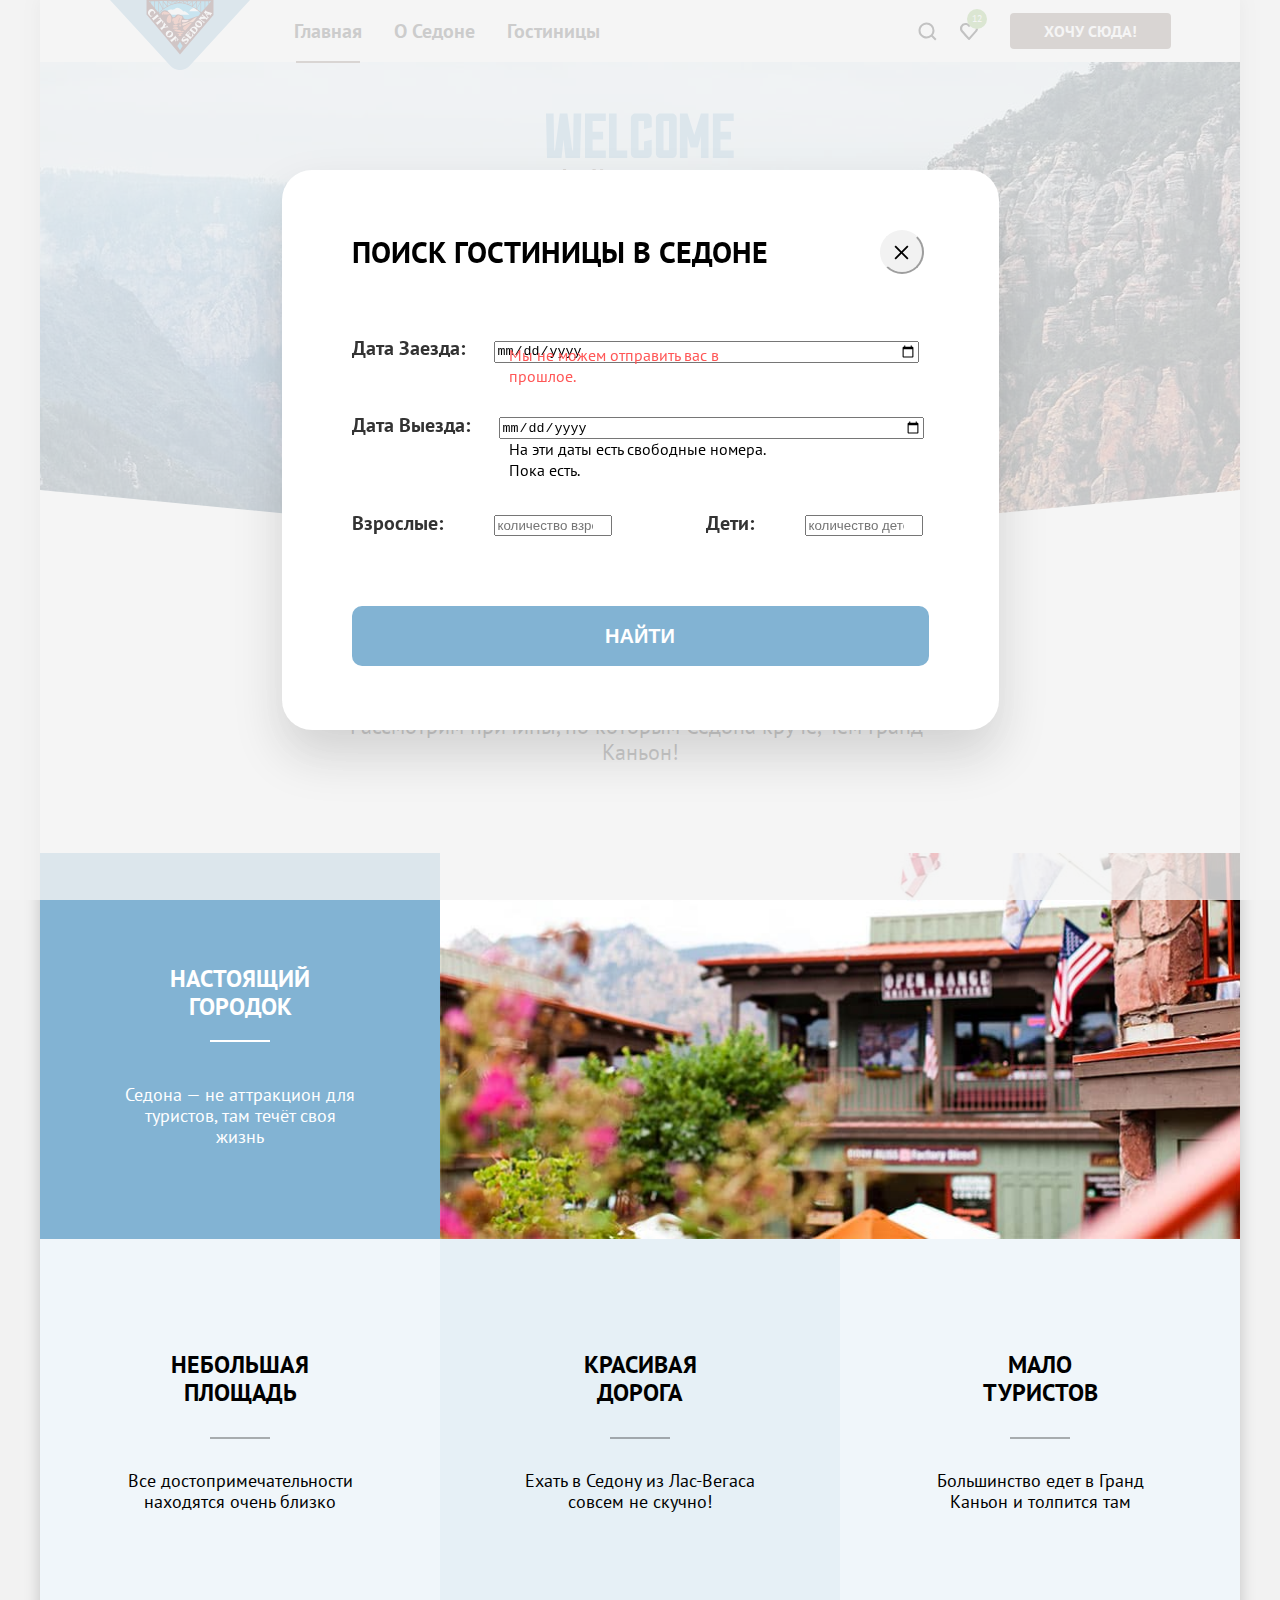
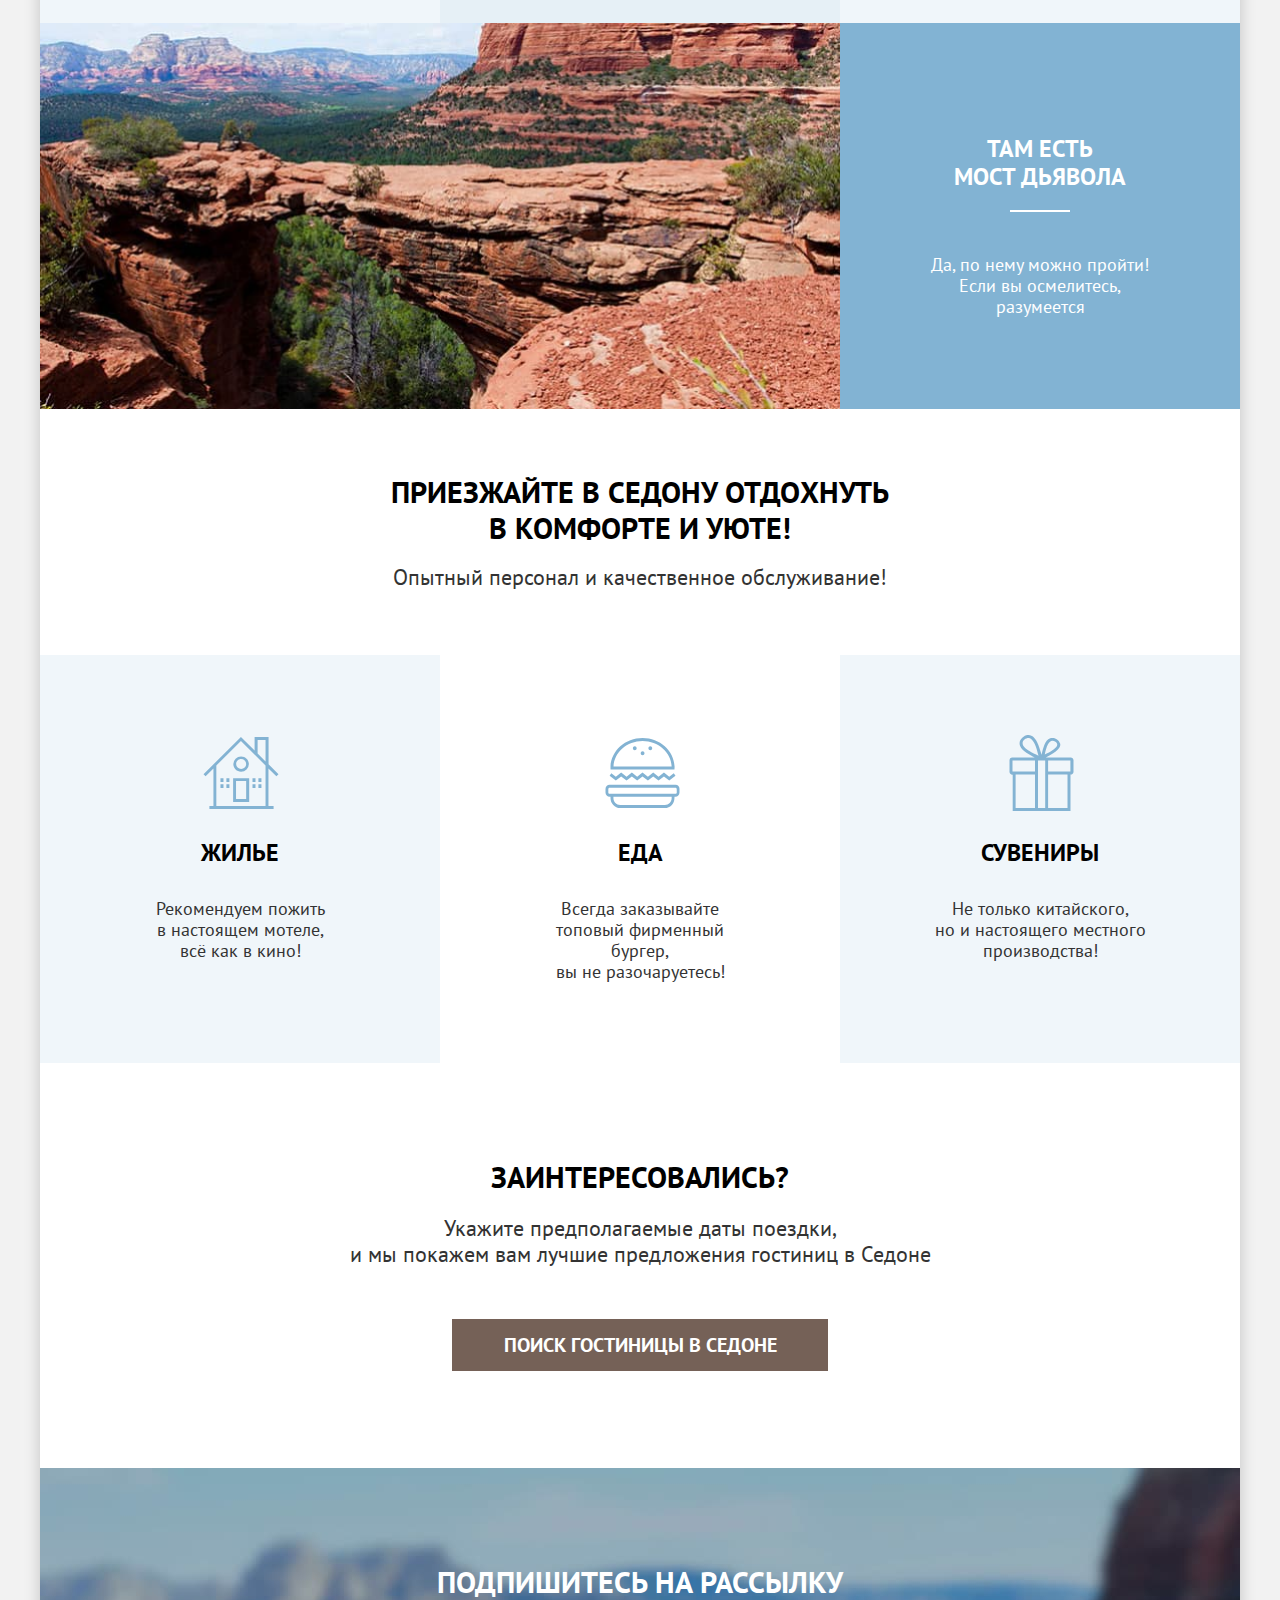
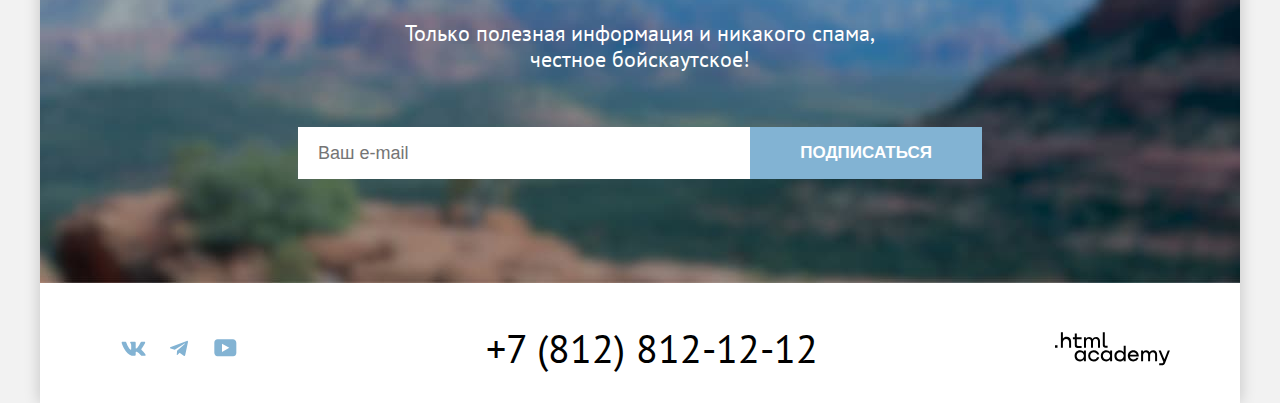
==== commit 8e3dca08: "добавляет модальное окно" ====
--- a/index.html
+++ b/index.html
@@ -235,7 +235,7 @@
               <li class="footer-social-item">
                 <a class="footer-social-link" href="https://vk.com/htmlacademy">
                     <svg class="footer-social-icon" aria-hidden="true" focusable="false" xmlns="http://www.w3.org/2000/svg" width="25" height="15" fill="none">
-                      <path fill="#83B3D3" fill-rule="evenodd" d="M24.12 1.8c.16-.54 0-.94-.8-.94H20.7c-.67 0-.98.34-1.15.73 0 0-1.33 3.2-3.22 5.27-.61.6-.9.8-1.23.8-.16 0-.41-.2-.41-.75v-5.1c0-.66-.19-.95-.74-.95H9.82c-.42 0-.67.3-.67.59 0 .62.95.76 1.04 2.51v3.8c0 .83-.15.98-.48.98-.9 0-3.06-3.2-4.34-6.88-.25-.72-.5-1-1.18-1H1.57c-.75 0-.9.34-.9.73 0 .68.89 4.07 4.14 8.55 2.17 3.06 5.23 4.72 8 4.72 1.68 0 1.88-.37 1.88-1v-2.32c0-.74.16-.88.7-.88.38 0 1.05.19 2.6 1.66 1.79 1.75 2.08 2.54 3.08 2.54h2.63c.75 0 1.12-.37.9-1.1-.23-.72-1.08-1.77-2.2-3.02-.62-.71-1.54-1.48-1.82-1.86-.39-.5-.28-.71 0-1.15 0 0 3.2-4.42 3.54-5.93Z" clip-rule="evenodd"/>
+                      <path fill-rule="evenodd" d="M24.12 1.8c.16-.54 0-.94-.8-.94H20.7c-.67 0-.98.34-1.15.73 0 0-1.33 3.2-3.22 5.27-.61.6-.9.8-1.23.8-.16 0-.41-.2-.41-.75v-5.1c0-.66-.19-.95-.74-.95H9.82c-.42 0-.67.3-.67.59 0 .62.95.76 1.04 2.51v3.8c0 .83-.15.98-.48.98-.9 0-3.06-3.2-4.34-6.88-.25-.72-.5-1-1.18-1H1.57c-.75 0-.9.34-.9.73 0 .68.89 4.07 4.14 8.55 2.17 3.06 5.23 4.72 8 4.72 1.68 0 1.88-.37 1.88-1v-2.32c0-.74.16-.88.7-.88.38 0 1.05.19 2.6 1.66 1.79 1.75 2.08 2.54 3.08 2.54h2.63c.75 0 1.12-.37.9-1.1-.23-.72-1.08-1.77-2.2-3.02-.62-.71-1.54-1.48-1.82-1.86-.39-.5-.28-.71 0-1.15 0 0 3.2-4.42 3.54-5.93Z" clip-rule="evenodd"/>
                     </svg>
                   <span class="visually-hidden">
                     Наша страница Vkontakte
@@ -245,7 +245,7 @@
               <li class="footer-social-item">
                 <a class="footer-social-link" href="https://t.me/htmlacademy">
                   <svg class="footer-social-icon" aria-hidden="true" focusable="false" xmlns="http://www.w3.org/2000/svg" width="18" height="16" fill="none">
-                    <path fill="#83B3D3" d="M16.79.96.84 7.1c-1.09.44-1.08 1.05-.2 1.32l4.1 1.28 9.47-5.98c.44-.27.85-.13.52.17l-7.68 6.93-.28 4.22c.41 0 .6-.2.83-.41l1.99-1.94 4.13 3.06c.77.42 1.31.2 1.5-.71l2.72-12.8c.28-1.1-.43-1.61-1.16-1.28Z"/>
+                    <path d="M16.79.96.84 7.1c-1.09.44-1.08 1.05-.2 1.32l4.1 1.28 9.47-5.98c.44-.27.85-.13.52.17l-7.68 6.93-.28 4.22c.41 0 .6-.2.83-.41l1.99-1.94 4.13 3.06c.77.42 1.31.2 1.5-.71l2.72-12.8c.28-1.1-.43-1.61-1.16-1.28Z"/>
                   </svg>
                   <span class="visually-hidden">
                     Наш канал Telegram
@@ -253,9 +253,9 @@
                 </a>
               </li>
               <li class="footer-social-item">
-                <a class="footer-social-link" href="https://www.youtube.com/user/htmlacademyru">
+                <a class="footer-social-link " href="https://www.youtube.com/user/htmlacademyru">
                   <svg class="footer-social-icon" aria-hidden="true" focusable="false" xmlns="http://www.w3.org/2000/svg" width="23" height="18" fill="none">
-                    <path fill="#83B3D3" d="M18.94.36H3.51C1.65.36.33 1.95.33 3.76v10.09c0 1.91 1.32 3.5 3.18 3.5h15.65c1.64 0 3.17-1.59 3.17-3.4V3.76c-.22-1.8-1.53-3.4-3.39-3.4ZM7.99 12.89V4.82l7.34 4.04-7.34 4.03Z"/>
+                    <path d="M18.94.36H3.51C1.65.36.33 1.95.33 3.76v10.09c0 1.91 1.32 3.5 3.18 3.5h15.65c1.64 0 3.17-1.59 3.17-3.4V3.76c-.22-1.8-1.53-3.4-3.39-3.4ZM7.99 12.89V4.82l7.34 4.04-7.34 4.03Z"/>
                   </svg>
                   <span class="visually-hidden">
                     Наш канал YouTube
@@ -269,8 +269,8 @@
               </a>
             </div>
             <a class="htmlacademy-link" href="https://htmlacademy.ru/">
-              <svg class="htmlacademy-icon aria-hidden="true" focusable="false" xmlns="http://www.w3.org/2000/svg" width="115" height="34" fill="none">
-                <path fill="#000" d="M0 13.26v2.6h2.5v-2.6H0ZM11.6 4.86c-1.6 0-2.8.7-3.6 1.7h-.1V.36h-2v15.5h2v-5.3c0-2.1 1.3-3.6 3.3-3.6 1.8 0 2.9 1.4 2.9 3.2v5.7h2v-6.1c.1-3-1.8-4.9-4.5-4.9ZM26.6 5.16h-4.8v-3.7h-2v3.8h-1.9v2h1.9v6c0 1.7 1 2.7 2.7 2.7h4.1v-2h-3.7c-.7 0-1.1-.4-1.1-1.1v-5.7h4.8v-2ZM41.1 4.96c-1.6 0-2.9.8-3.5 2.1h-.1c-.6-1.2-1.8-2.1-3.4-2.1-1.4 0-2.5.8-3.1 1.8h-.1v-1.6H29v10.6h2v-5.4c0-2 1-3.5 2.6-3.5 1.5 0 2.4 1 2.4 2.6v6.3h2v-5.6c0-2.4 1.4-3.3 2.6-3.3 1.5 0 2.4 1 2.4 2.6v6.3h2v-6.5c.1-2.5-1.4-4.3-3.9-4.3ZM47.8 13.06c0 1.7 1 2.7 2.8 2.7h2v-2h-1.7c-.7 0-1.1-.4-1.1-1.1V.36h-2v12.7ZM28.9 20.06c-.9-1.1-2.2-1.8-3.9-1.8-3.1 0-5.4 2.3-5.4 5.6s2.3 5.6 5.4 5.6c1.8 0 3-.8 3.8-1.9h.1v1.6h2v-10.6h-2v1.5Zm-3.6 7.4c-2.2 0-3.6-1.6-3.6-3.6s1.4-3.6 3.6-3.6 3.6 1.6 3.6 3.6c0 1.9-1.4 3.6-3.6 3.6ZM44.2 22.36c-.5-2.4-2.6-4.1-5.4-4.1a5.4 5.4 0 0 0-5.6 5.6c0 3.1 2.2 5.6 5.6 5.6 2.8 0 4.9-1.8 5.4-4.2h-2.1a3.4 3.4 0 0 1-3.3 2.3c-2.2 0-3.6-1.6-3.6-3.6s1.4-3.6 3.6-3.6c1.6 0 2.8 1 3.3 2.2h2.1v-.2ZM55.1 20.06c-.9-1.1-2.2-1.8-3.9-1.8-3.1 0-5.4 2.3-5.4 5.6s2.3 5.6 5.4 5.6c1.8 0 3-.8 3.8-1.9h.1v1.6h2v-10.6h-2v1.5Zm-3.6 7.4c-2.2 0-3.6-1.6-3.6-3.6s1.4-3.6 3.6-3.6 3.6 1.6 3.6 3.6c0 1.9-1.5 3.6-3.6 3.6ZM68.7 20.16c-.9-1.1-2.2-1.9-3.9-1.9-3.1 0-5.4 2.3-5.4 5.6s2.2 5.6 5.4 5.6c1.7 0 3-.8 3.8-1.8h.1v1.5h2v-15.4h-2v6.4Zm-3.6 7.3c-2.2 0-3.6-1.6-3.6-3.6s1.4-3.6 3.6-3.6 3.6 1.6 3.6 3.6c-.1 2-1.5 3.6-3.6 3.6ZM78.3 18.26c-3.3 0-5.5 2.5-5.5 5.6 0 3 2.1 5.6 5.5 5.6 2.5 0 4.5-1.3 5.2-3.6h-2.1c-.5 1-1.6 1.6-3 1.6-1.9 0-3.3-1.3-3.4-2.9h8.8c.2-3.6-2-6.3-5.5-6.3Zm0 1.9c1.7 0 3 1 3.3 2.6h-6.5c.3-1.5 1.5-2.6 3.2-2.6ZM98.2 18.26c-1.6 0-2.9.8-3.6 2h-.1c-.6-1.2-1.8-2-3.4-2-1.4 0-2.5.7-3.1 1.8v-1.5h-1.9v10.6h2v-5.4c0-2 1-3.4 2.6-3.5 1.5 0 2.4 1 2.4 2.6v6.3h2v-5.6c0-2.4 1.4-3.3 2.6-3.3 1.5 0 2.4 1 2.4 2.6v6.3h2v-6.5c.1-2.6-1.4-4.4-3.9-4.4ZM109.4 27.36l-3.6-8.9h-2.2l4.8 11.6c-.3.9-.7 1.2-1.7 1.2h-2.5v2h2.5c1.8 0 2.8-.8 3.5-2.6l4.7-12.2h-2.1l-3.4 8.9Z"/>
+              <svg class="htmlacademy-icon" aria-hidden="true" focusable="false" xmlns="http://www.w3.org/2000/svg" width="115" height="34" fill="none">
+                <path d="M0 13.26v2.6h2.5v-2.6H0ZM11.6 4.86c-1.6 0-2.8.7-3.6 1.7h-.1V.36h-2v15.5h2v-5.3c0-2.1 1.3-3.6 3.3-3.6 1.8 0 2.9 1.4 2.9 3.2v5.7h2v-6.1c.1-3-1.8-4.9-4.5-4.9ZM26.6 5.16h-4.8v-3.7h-2v3.8h-1.9v2h1.9v6c0 1.7 1 2.7 2.7 2.7h4.1v-2h-3.7c-.7 0-1.1-.4-1.1-1.1v-5.7h4.8v-2ZM41.1 4.96c-1.6 0-2.9.8-3.5 2.1h-.1c-.6-1.2-1.8-2.1-3.4-2.1-1.4 0-2.5.8-3.1 1.8h-.1v-1.6H29v10.6h2v-5.4c0-2 1-3.5 2.6-3.5 1.5 0 2.4 1 2.4 2.6v6.3h2v-5.6c0-2.4 1.4-3.3 2.6-3.3 1.5 0 2.4 1 2.4 2.6v6.3h2v-6.5c.1-2.5-1.4-4.3-3.9-4.3ZM47.8 13.06c0 1.7 1 2.7 2.8 2.7h2v-2h-1.7c-.7 0-1.1-.4-1.1-1.1V.36h-2v12.7ZM28.9 20.06c-.9-1.1-2.2-1.8-3.9-1.8-3.1 0-5.4 2.3-5.4 5.6s2.3 5.6 5.4 5.6c1.8 0 3-.8 3.8-1.9h.1v1.6h2v-10.6h-2v1.5Zm-3.6 7.4c-2.2 0-3.6-1.6-3.6-3.6s1.4-3.6 3.6-3.6 3.6 1.6 3.6 3.6c0 1.9-1.4 3.6-3.6 3.6ZM44.2 22.36c-.5-2.4-2.6-4.1-5.4-4.1a5.4 5.4 0 0 0-5.6 5.6c0 3.1 2.2 5.6 5.6 5.6 2.8 0 4.9-1.8 5.4-4.2h-2.1a3.4 3.4 0 0 1-3.3 2.3c-2.2 0-3.6-1.6-3.6-3.6s1.4-3.6 3.6-3.6c1.6 0 2.8 1 3.3 2.2h2.1v-.2ZM55.1 20.06c-.9-1.1-2.2-1.8-3.9-1.8-3.1 0-5.4 2.3-5.4 5.6s2.3 5.6 5.4 5.6c1.8 0 3-.8 3.8-1.9h.1v1.6h2v-10.6h-2v1.5Zm-3.6 7.4c-2.2 0-3.6-1.6-3.6-3.6s1.4-3.6 3.6-3.6 3.6 1.6 3.6 3.6c0 1.9-1.5 3.6-3.6 3.6ZM68.7 20.16c-.9-1.1-2.2-1.9-3.9-1.9-3.1 0-5.4 2.3-5.4 5.6s2.2 5.6 5.4 5.6c1.7 0 3-.8 3.8-1.8h.1v1.5h2v-15.4h-2v6.4Zm-3.6 7.3c-2.2 0-3.6-1.6-3.6-3.6s1.4-3.6 3.6-3.6 3.6 1.6 3.6 3.6c-.1 2-1.5 3.6-3.6 3.6ZM78.3 18.26c-3.3 0-5.5 2.5-5.5 5.6 0 3 2.1 5.6 5.5 5.6 2.5 0 4.5-1.3 5.2-3.6h-2.1c-.5 1-1.6 1.6-3 1.6-1.9 0-3.3-1.3-3.4-2.9h8.8c.2-3.6-2-6.3-5.5-6.3Zm0 1.9c1.7 0 3 1 3.3 2.6h-6.5c.3-1.5 1.5-2.6 3.2-2.6ZM98.2 18.26c-1.6 0-2.9.8-3.6 2h-.1c-.6-1.2-1.8-2-3.4-2-1.4 0-2.5.7-3.1 1.8v-1.5h-1.9v10.6h2v-5.4c0-2 1-3.4 2.6-3.5 1.5 0 2.4 1 2.4 2.6v6.3h2v-5.6c0-2.4 1.4-3.3 2.6-3.3 1.5 0 2.4 1 2.4 2.6v6.3h2v-6.5c.1-2.6-1.4-4.4-3.9-4.4ZM109.4 27.36l-3.6-8.9h-2.2l4.8 11.6c-.3.9-.7 1.2-1.7 1.2h-2.5v2h2.5c1.8 0 2.8-.8 3.5-2.6l4.7-12.2h-2.1l-3.4 8.9Z"/>
               </svg>
               <span class="visually-hidden">
                 Ссылка на создателей макета
@@ -280,8 +280,46 @@
       </footer>
     </div>
 
-    <div class="modal">
-
+    <div class="modal-container modal-container-close">
+      <div class="modal">
+        <button class="modal-close-button">
+          <span class="visually-hidden">Закрыть</span>
+        </button>
+        <section class="modal-content">
+          <h2 class="modal-title">Поиск гостиницы в Седоне</h2>
+          <form class="modal-form" action="https://echo.htmlacademy.ru/" method="get">
+
+            <p class="field-groupin">
+              <label class="modal-label" for="check-in">
+                Дата Заезда:
+              </label>
+              <input class="modal-field" placeholder="дата" type="date" name="modal-field" id="check-in" required>
+
+            </p>
+
+            <p class="field-groupout">
+              <label class="modal-label" for="check-out">
+                Дата Выезда:
+              </label>
+              <input class="modal-field" placeholder="дата" type="date" name="modal-field" id="check-out" required>
+              </p>
+
+            <p class="field-group">
+              <label class="modal-labelsquare" for="adults">
+                Взрослые:
+              </label>
+              <input class="modal-square" placeholder="количество взрослых" type="number" name="modal-field" id="adults" required>
+
+              <label class="modal-labelsquare" for="children">
+                Дети:
+              </label>
+              <input class="modal-square" placeholder="количество детей" type="number" name="modal-field" id="children"
+                required>
+            </p>
+            <button class="modal-button" type="submit">Найти</button>
+          </form>
+        </section>
+      </div>
     </div>
   </body>
 
--- a/styles/styles.css
+++ b/styles/styles.css
@@ -48,6 +48,10 @@
   margin: 0 0 0 70px;
 }
 
+.link-main-page:focus {
+  outline-color: #81B3D3;
+}
+
 .navigation {
   display: flex;
   margin: 0 auto;
@@ -75,7 +79,7 @@
   width: calc(100% - 36px);
   border-bottom: 2px solid #756257;
   position: absolute;
-  bottom: -4px;
+  bottom: -1px;
   left: 18px;
 }
 
@@ -85,12 +89,12 @@
   display: flex;
   flex-wrap: wrap;
   /*justify-content: space-between;*/
-  margin: 0 45px 0 0;
+  margin: 0 69px 0 0;
   padding: 0;
   margin-left: auto;
   list-style-type: none;
   align-items: center;
-  width: 280px;
+  max-width: 280px;
 }
 
 .navigation-link {
@@ -103,22 +107,56 @@
   color: #333333;
   text-decoration: none;
   text-align: center;
-}
-
-.navigation-useritem {
-  margin-right: 15px;
+  cursor: pointer;
+}
+
+.navigation-link:hover {
+  color: #68A2CA;
+}
+
+.navigation-link:focus {
+  outline-color: #81B3D3;
+}
+
+.navigation-link:active {
+  color: #7c97a8;
+}
+
+/*
+.footer-social-link:hover .footer-social-icon {
+  fill: #68A2CA;
+}
+
+.footer-social-link:focus .footer-social-icon {
+  fill: #68A2CA;
+  outline: none;
+}
+
+.footer-social-link:active .footer-social-icon {
+  fill: rgba(104, 162, 202, 0.3);
+}
+*/
+
+.navigation-user .navigation-userlink {
+  min-width: 18px;
+  min-height: 18px;
 }
 
 .navigation-userlink {
   display: block;
-  /*width: 44px;
-  height: 64px;*/
   font-weight: 700;
   font-size: 20px;
   line-height: 24px;
   color: #333333;
   text-decoration: none;
   text-align: center;
+  cursor: pointer;
+  padding: 19px 11px;
+  margin-right: 0;
+}
+
+.navigation-userlink:focus {
+  outline-color: #81B3D3;
 }
 
 .navigation-userlink-searching {
@@ -126,8 +164,8 @@
   width: 20px;
   height: 20px;
   background-repeat: no-repeat;
-  background-position: 0 center;
-  padding: 22px 5px;
+  background-position: center center;
+  margin-right: 0;
 }
 
 .navigation-userlink-favourite {
@@ -136,14 +174,27 @@
   width: 20px;
   height: 20px;
   background-repeat: no-repeat;
-  background-position: 0 center;
-  padding: 13px 8px;
+  background-position: center center;
+  margin-right: 20px;
+}
+
+.navigation-userlink:hover  {
+  background-color: rgba(104, 162, 202, 0.3);
+}
+
+.navigation-userlink:focus {
+  background-color: rgba(104, 162, 202, 0.3);
+  outline: none;
+}
+
+.navigation-userlink:active  {
+  background-color: #a3cbe6;
 }
 
 .favourite-number {
   position: absolute;
-  top: 4px;
-  right: 9px;
+  top: 7px;
+  right: 3px;
   font-weight: 400;
   font-size: 10px;
   line-height: 10px;
@@ -154,7 +205,6 @@
   border-radius: 50%;
   padding: 5px;
   min-width: 10px;
-  /*height: 18px;*/
   box-sizing: border-box;
 }
 
@@ -171,11 +221,12 @@
   border-radius: 4px;
   text-decoration: none;
   text-transform: uppercase;
-  padding: 8px 35px;
+  padding: 8px 34px;
   margin-top: 13px;
   margin-bottom: 13px;
   max-width: 165px;
   box-sizing: border-box;
+  cursor: pointer;
 }
 
 .navigation-userlink-button:hover {
@@ -210,38 +261,19 @@
 
 /*Приветственный блок*/
 .welcome {
-  /*position: relative;*/
   background-color: #7c97a8;
-  background-image: url("../images/main/welcome-background.jpg");
-  background-size: cover;
-  background-repeat: no-repeat;
-  background-position: center;
+  background-image: url("../images/main/divider.svg"), url("../images/main/welcome-background.jpg");
+  background-size: 100% auto, cover;
+  background-repeat: no-repeat no-repeat;
+  background-position: center bottom, center;
   padding-top: 51px;
   padding-bottom: 82px;
 }
 
-/*
-.welcome::before {
-  position: absolute;
-  top: 0;
-  left: 0;
-  background-image: url("../images/main/divider.svg");
-  background-size: 100% auto;
-  background-repeat: no-repeat;
-  background-position: center bottom;
-}
-*/
-
 .welcome-img {
   display: block;
   margin: 0 auto;
 }
-
-/*
-.welcome-img::after {
-  background-image: url("../images/main/divider.svg");
-}
-*/
 
 /*Преимущества города*/
 .main-advantages-container {
@@ -264,8 +296,6 @@
 .main-advantages-city {
   padding: 0;
   margin: 0;
-  /*
-  margin: 0 0 17px 0;*/
   font-weight: 400;
   font-size: 22px;
   line-height: 26px;
@@ -434,7 +464,10 @@
   line-height: 21px;
   color: #333333;
 }
-.hotel-advantages-housing, .hotel-advantages-food, .hotel-advantages-gift {
+
+.hotel-advantages-housing,
+.hotel-advantages-food,
+.hotel-advantages-gift {
   position: relative;
 }
 
@@ -477,7 +510,8 @@
   padding: 0;
 }
 
-.housing, .gift {
+.housing,
+.gift {
   background-color: #83B3D31F;
 }
 
@@ -529,6 +563,7 @@
   width: 376px;
   box-sizing: border-box;
   display: inline-block;
+  cursor: pointer;
 }
 
 .search-link:hover {
@@ -566,25 +601,26 @@
 
 .filter {
   width: 1060px;
-  padding: 37px 0 0 68px;
+  padding: 37px 0 22px 72px;
 }
 
 .filter-title {
   font-weight: 700;
   font-size: 60px;
   line-height: 78px;
-  margin: 0;
+  margin:  0 0 8px 0;
   padding: 0;
 }
 
 .breadcrumbs {
   display: flex;
   flex-wrap: wrap;
-  margin: 0;
+  margin: 0 0 0 0;
   padding: 0;
 }
 
 .breadcrumbs-link-main {
+  display: block;
   background-image: url("../images/catalog/main-icon.svg");
   width: 12px;
   height: 12px;
@@ -599,22 +635,25 @@
   font-size: 16px;
   line-height: 21px;
   list-style-type: none;
-}
-
-.breadcrumbs-item::before {
-  position: absolute;
-  bottom: 7px;
-  left: 24px;
-  width: 60px;
-  height: 2px;
+  margin-right: 26px;
+}
+
+.breadcrumbs-link-main::after {
+  position: absolute;
+  bottom: 6px;
+  left: 25px;
+  width: 6px;
+  height: 9px;
   background-image: url("../images/catalog/arrow.svg");
+  background-repeat: no-repeat;
+  background-position: center;
   content: "";
 }
 
 .breadcrumbs-link {
   color: #FFFFFF;
-  margin-right: 30px;
-  padding: 0 20px 0 0;
+  cursor: pointer;
+  padding: 0 3px 6px 0;
 }
 
 .breadcrumbs-link:hover {
@@ -634,21 +673,22 @@
 .catalog-filter {
   width: 1060px;
   display: flex;
-  justify-content: space-between;
-  margin: 17px 0 53px 67px;
-  padding: 0 0 65px 0;
+  flex-wrap: wrap;
+  /*justify-content: space-between;*/
+  margin: 17px 0 53px 71px;
+  padding: 0 0 62px 0;
 }
 
 .catalog-filter-infrastructure {
   width: 155px;
-  margin: 0;
+  margin: 0 61px 10px 0;
   padding: 0;
   border: none;
 }
 
 .catalog-filter-housingtype {
   width: 155px;
-  margin: 0;
+  margin: 0 136px 10px 0;
   padding: 0;
   border: none;
 }
@@ -657,14 +697,14 @@
   font-weight: 700;
   font-size: 20px;
   line-height: 24px;
-  margin: 0 0 16px 0;
+  margin: 0 0 22px 0;
 }
 
 .catalog-filter-pricetitle {
   font-weight: 700;
   font-size: 20px;
   line-height: 24px;
-  margin: 0 0 40px 0;
+  margin: 0 0 32px 0;
 }
 
 .catalog-filter-list {
@@ -678,19 +718,103 @@
 
 .catalog-filter-item {
   padding: 0;
-  margin: 17px 0 0 0;
+  margin: 13px 0 0 0;
 }
 
 .control-input {
   font-weight: 400;
   font-size: 18px;
   line-height: 23px;
+  width: 20px;
+  height: 20px;
+}
+
+.control {
+  margin: 0;
+  padding: 0;
+  position: relative;
+  display: block;
+  cursor: pointer;
+}
+
+.control-label {
+  margin: 2px 13px 0 33px;
+
+}
+
+.control-mark {
+  position: absolute;
+  top: 0;
+  left: 0;
+  width: 19px;
+  height: 19px;
+  border: 1px solid #FFFFFF;
+  border-radius: 22%;
+  background-color: #ffffff;
+}
+
+/*текст тоже должен меняться*/
+.control:hover .control-mark {
+  color: rgba(0, 0, 0, 0.3);
+  background-color: rgba(0, 0, 0, 0.3);
+  border: 1px solid rgba(0, 0, 0, 0.3);
+  border-radius: 22%;
+}
+
+.control:focus .control-mark {
+  color: #FFFFFF;
+  border: 4px solid #68A2CA;
+  border-radius: 22%;
+  background-color: #ffffff;
+  outline-color: #68A2CA;
+}
+
+.control:active .control-mark {
+  color: rgba(0, 0, 0, 0.3);
+  background-color: rgba(0, 0, 0, 0.3);
+  border: 1px solid rgba(0, 0, 0, 0.3);
+  border-radius: 22%;
+}
+
+.control-input:disabled + .control-mark {
+  color: rgba(0, 0, 0, 0.3);
+  background-color: rgba(0, 0, 0, 0.3);
+  border: 1px solid rgba(0, 0, 0, 0.3);
+  border-radius: 22%;
+}
+
+.control-input[type="checkbox"]:checked + .control-mark::before,
+.control-input[type="checkbox"]:checked + .control-mark::after {
+  position: absolute;
+  top: 25%;
+  left: 25%;
+  width: 12px;
+  height: 10px;
+  background-image: url("../images/catalog/daw.svg");
+  background-repeat: no-repeat;
+  background-position: center;
+  content: "";
+}
+
+.control-input[type="radio"] + .control-mark {
+  border-radius: 50%;
+}
+
+.control-input[type="radio"]:checked + .control-mark::before {
+  position: absolute;
+  top: 25%;
+  left: 25%;
+  width: 10px;
+  height: 10px;
+  background-color: #3F5E72;
+  border-radius: 50%;
+  content: "";
 }
 
 .catalog-filter-price {
   width: 226px;
   border: none;
-  margin: 0;
+  margin: 0 67px 0 0;
   padding: 0;
 }
 
@@ -699,13 +823,74 @@
 }
 
 .catalog-filter-pricerange {
-  width: 113px;
   color: #000000;
   font-weight: 700;
   font-size: 18px;
   line-height: 24px;
-  margin: 0 0 36px 0;
-  padding: 8px 0 8px 20px;
+  margin: 0 0 43px 0;
+  padding: 11px 0 11px 20px;
+  width: 122px;
+  cursor: pointer;
+}
+
+.catalog-filter-pricerange::placeholder {
+  font-weight: 400;
+  font-size: 18px;
+  line-height: 24px;
+  text-align: right;
+  padding-right: 12px;
+}
+
+.catalog-filter-pricerange:hover {
+  color: #000000;
+}
+
+.catalog-filter-pricerange:focus {
+  outline-color: #83B3D3;
+}
+
+/*Текст введён, курсор внутри поля*/
+.catalog-filter-pricerange:active {
+  border-color: #000000;
+}
+
+
+.range-block {
+  margin: 0 0 0 11px;
+}
+
+.range-scale {
+  position: relative;
+  height: 4px;
+  margin-bottom: 16px;
+  background-color: #888888;
+}
+
+.range {
+  position: absolute;
+  height: 4px;
+  margin-bottom: 16px;
+  background-color: #FFFFFF;
+}
+
+.range-button {
+  position: absolute;
+  width: 20px;
+  height: 20px;
+  background: #FFFFFF;
+  border: 5px solid #FFFFFF;
+  border-radius: 22%;
+  cursor: pointer;
+}
+
+.button-min {
+  top: -8px;
+  left: -10px;
+}
+
+.button-max {
+  top: -8px;
+  right: -10px;
 }
 
 .catalog-filter-button {
@@ -714,6 +899,7 @@
   width: 191px;
   border: none;
   box-sizing: border-box;
+  cursor: pointer;
 }
 
 /*Список гостиниц*/
@@ -724,14 +910,14 @@
 
 .housing-list {
   width: 1060px;
-  margin: 0 0 77px 0;
-  padding: 0;
+  margin: 0 0 81px 0;
+  padding: 5px 0 0 0;
 }
 
 .housing-list-sorting {
   display: flex;
-  margin: 0 0 23px 0;
-  padding: 6px 0;
+  margin: 0 0 38px 0;
+  padding: 0;
 }
 
 .housing-list-title {
@@ -741,24 +927,26 @@
   color: #000000;
   text-transform: uppercase;
   text-align: left;
-  margin: 0 200px 0 0;
+  margin: 0 197px 0 0;
   padding: 0;
 }
 
 .housing-list-viewfilter {
   display: flex;
-  gap: 70px;
+  margin: -8px 0 0 0;
 }
 
 .select-control {
-  color: #333333;
+  background-image: url("../images/catalog/arrow-bottom.svg");
+  background-repeat: no-repeat;
+  background-position: right 20px center;
   border: 2px solid #E5E5E5;
-  font-weight: 400;
-  font-size: 18px;
-  line-height: 21px;
+  border-radius: 4px;
   width: 292px;
-  margin: 0;
-  padding: 0;
+  margin: 0 77px 0 0;
+  padding: 12px 40px 12px 20px;
+  cursor: pointer;
+  appearance: none;
 }
 
 .select-control:hover {
@@ -766,23 +954,31 @@
 }
 
 .select-control:focus {
-  border: 2px solid #68A2CA;
-  outline: none;
-}
-
-.select-control:active {
   border: 2px solid #3F5E72;
-}
+  outline: none;
+}
+
+
 
 .select-control:disabled {
   color: rgba(0, 0, 0, 0.3);
   border: 2px solid rgba(0, 0, 0, 0.3);
 }
 
+.select-option {
+  display: flex;
+  flex-wrap: wrap;
+  width: 292px;
+  font-weight: 400;
+  font-size: 18px;
+  line-height: 21px;
+  color: #333333;
+}
+
 .viewcards-list {
   display: flex;
   margin: 0;
-  padding: 0;
+  padding: 0 0 0 0;
   list-style-type: none;
 }
 
@@ -797,7 +993,8 @@
   justify-content: center;
   width: 16px;
   height: 14px;
-  padding: 16px;
+  padding: 17px 16px;
+  cursor: pointer;
 }
 
 .viewcards-item:hover {
@@ -817,10 +1014,6 @@
 }
 
 .product-list {
-  /*display: flex;
-  flex-wrap: wrap;
-  justify-content: flex-start;
-  margin: 0 0 63px 40px;*/
   display: grid;
   grid-template-columns: repeat(3, 340px);
   gap: 20px;
@@ -838,12 +1031,6 @@
   border: 1px solid #E6E6E6;
 }
 
-/*
-.product-card:nth-child(3n) {
-  margin: 0 0 20px 0;
-}
-*/
-
 .housingtype-price,
 .housingtype-button {
   display: flex;
@@ -857,9 +1044,10 @@
 
 .housingtype-rating {
   display: flex;
+  gap: 20px;
   justify-content: space-between;
   align-items: center;
-  margin: 0;
+  margin: -11px 0 -16px 0;
   padding: 0;
   width: 300px;
 }
@@ -892,6 +1080,11 @@
 .product-card-link {
   text-decoration: none;
   width: 300px;
+  cursor: pointer;
+}
+
+.product-card-link:focus {
+  outline-color: #81B3D3;
 }
 
 .product-card-image {
@@ -908,6 +1101,20 @@
   padding: 0;
 }
 
+.product-card-title:hover  {
+  color: #a3cbe6;
+}
+
+.product-card-title:focus {
+  color: #a3cbe6;
+  outline: none;
+}
+
+.product-card-title:active  {
+  color: rgba(104, 162, 202, 0.3);
+}
+
+
 .product-card-housingtype {
   color: #333333;
   font-weight: 400;
@@ -929,6 +1136,7 @@
   font-size: 16px;
   line-height: 20px;
   text-transform: uppercase;
+  margin-right: 22px;
 }
 
 .product-card-image {
@@ -947,9 +1155,11 @@
   font-weight: 700;
   font-size: 16px;
   line-height: 20px;
-  padding: 8px 50px;
+  padding: 8px 51px;
   margin-bottom: 32px;
   box-sizing: border-box;
+  cursor: pointer;
+  display: inline-block;
 }
 
 .button-add:hover {
@@ -978,10 +1188,13 @@
   font-size: 16px;
   line-height: 20px;
   text-decoration: none;
-  padding: 8px 50px;
+  padding: 8px 51px;
+  margin: 0 auto;
   background-color: rgba(28, 28, 28, 0);
   border: rgba(28, 28, 28, 0);
   box-sizing: border-box;
+  cursor: pointer;
+  display: inline-block;
 }
 
 .button-delete:hover {
@@ -1007,16 +1220,20 @@
 }
 
 .button-additional {
+  text-transform: uppercase;
   color: #FFFFFF;
   font-weight: 700;
   font-size: 16px;
   line-height: 20px;
   text-decoration: none;
   background-color: #756157;
-  padding: 8px 30px;
+  padding: 8px 26px;
   border-radius: 4px;
   max-width: 140px;
   box-sizing: border-box;
+  cursor: pointer;
+  display: inline-block;
+  margin-right: 20px;
 }
 
 .button-additional:hover {
@@ -1040,16 +1257,19 @@
 }
 
 .button-favourite {
+  text-transform: uppercase;
   color: #FFFFFF;
   font-weight: 700;
   font-size: 16px;
   line-height: 20px;
   text-decoration: none;
   background-color: #82B3D3;
-  padding: 8px 30px;
+  padding: 8px 20px;
   border-radius: 4px;
   max-width: 152px;
   box-sizing: border-box;
+  cursor: pointer;
+  display: inline-block;
 }
 
 .button-favourite:hover {
@@ -1072,9 +1292,11 @@
 
 .selected {
   background-color: #7DB54F;
-  padding: 8px 30px;
+  padding: 8px 18px;
   border-radius: 4px;
   box-sizing: border-box;
+  cursor: pointer;
+  display: inline-block;
 }
 
 .selected:hover {
@@ -1098,13 +1320,14 @@
 /*Пагинация*/
 .pagination {
   display: flex;
-  margin: 0 0 66px 0;
+  margin: 0 0 63px 0;
   padding: 0 0 0 0;
   width: 400px;
   list-style-type: none;
 }
 
 .pagination-link {
+  display: inline-block;
   font-weight: 700;
   font-size: 20px;
   line-height: 36px;
@@ -1112,8 +1335,13 @@
   color: #FFFFFF;
   background-color: #82B3D3;
   border-color: #82B3D3;
-  padding: 14px 24px;
-  margin-right: 7px;
+  padding: 11px 23px;
+  margin-right: 8px;
+  cursor: pointer;
+  height: 60px;
+  width: 60px;
+  box-sizing: border-box;
+  text-align: center;
 }
 
 .pagination-link:hover {
@@ -1137,11 +1365,17 @@
   font-size: 20px;
   line-height: 36px;
   text-decoration: none;
-  padding: 14px 24px;
-  margin-right: 7px;
+  padding: 11px 23px;
+  margin-right: 8px;
   color: #000000;
   background-color: #F2F2F2;
-}
+  display: inline-block;
+  height: 60px;
+  width: 60px;
+  box-sizing: border-box;
+  text-align: center;
+}
+
 
 
 /* Подвал */
@@ -1213,12 +1447,14 @@
   text-decoration: none;
   text-transform: uppercase;
   font-weight: 700;
-  font-size: 20px;
+  font-size: 17px;
   line-height: 36px;
   padding: 8px 50px;
   margin: 0;
   width: 232px;
   box-sizing: border-box;
+  display: inline-block;
+  cursor: pointer;
 }
 
 .footer-subscription-button:hover {
@@ -1242,9 +1478,9 @@
 /*Контакты*/
 .footer-social {
   display: flex;
+  align-items: center;
+  justify-content: space-between;
   flex-wrap: wrap;
-  /*align-items: center;
-  justify-content: space-between;*/
   margin: 0 auto;
   width: 1060px;
   padding: 45px 0 35px 0;
@@ -1260,15 +1496,17 @@
   list-style-type: none;
 }
 
-
 .footer-social-link {
+  display: flex;
+  align-items: center;
   position: relative;
   padding: 20px 23px;
   margin: 0;
-}
-
+  cursor: pointer;
+}
 
 .footer-social-icon {
+  display: block;
   position: absolute;
   top: 0;
   right: 0;
@@ -1278,16 +1516,16 @@
   fill: #83B3D3;
 }
 
-.footer-social-link:hover, .footer-social-icon {
+.footer-social-link:hover .footer-social-icon {
   fill: #68A2CA;
 }
 
-.footer-social-icon:focus {
+.footer-social-link:focus .footer-social-icon {
   fill: #68A2CA;
   outline: none;
 }
 
-.footer-social-icon:active {
+.footer-social-link:active .footer-social-icon {
   fill: rgba(104, 162, 202, 0.3);
 }
 
@@ -1308,7 +1546,7 @@
   width: 720px;
   margin: 0;
   padding: 0;
-
+  cursor: pointer;
 }
 
 .footer-company-phone:hover {
@@ -1329,21 +1567,26 @@
   height: 33px;
   margin: 0;
   padding: 0;
-}
-
-.htmlacademy-icon:hover {
+  cursor: pointer;
+}
+
+.htmlacademy-icon {
+  display: block;
+  fill: #000000;
+}
+
+.htmlacademy-link:hover .htmlacademy-icon {
   fill: #756157;
 }
 
-.htmlacademy-icon:focus {
+.htmlacademy-link:focus .htmlacademy-icon {
   fill: #756157;
   outline: none;
 }
 
-.htmlacademy-icon:active {
+.htmlacademy-link:active .htmlacademy-icon {
   fill: rgba(117, 97, 87, 0.3);
 }
-
 
 /*Подвал в каталоге*/
 .footer-subscription-title-black,
@@ -1351,6 +1594,8 @@
   color: #000000;
 }
 
+
+
 /*Скрытое*/
 .visually-hidden {
   position: absolute;
@@ -1364,3 +1609,146 @@
   clip: rect(0 0 0 0);
   overflow: hidden;
 }
+
+
+/*Модальное окно*/
+.modal-container {
+  position: fixed;
+  top: 0;
+  left: 0;
+  display: flex;
+  width: 100%;
+  height: 100%;
+  background-color: rgba(242, 242, 242, 0.8);
+}
+
+.modal {
+  position: relative;
+  margin: auto;
+  padding: 64px 70px;
+  background-color: #FFFFFF;
+  box-sizing: border-box;
+  width: 717px;
+  box-shadow: 0 25px 50px rgba(0, 0, 0, 0.15);
+  border-radius: 30px;
+}
+
+.modal-close-button {
+  position: absolute;
+  padding: 20px;
+  top: 60px;
+  right: 75px;
+  width: 14px;
+  height: 14px;
+  background-color: #F2F2F2;
+  border-radius: 50%;
+  border-color: #F2F2F2;
+  background-image: url("../images/modal-close.svg");
+  background-repeat: no-repeat;
+  background-position: center;
+  cursor: pointer;
+}
+
+.modal-title {
+  margin: 0 0 64px 0;
+  padding: 0;
+  font-family: "PT Sans", sans-serif;
+  font-size: 30px;
+  line-height: 36px;
+  font-weight: 700;
+  color: #000000;
+  text-transform: uppercase;
+}
+
+.modal-form {
+  display: flex;
+  flex-wrap: wrap;
+  flex-direction: column;
+  justify-content: space-between;
+  width: 577px;
+  margin: 0 auto;
+}
+
+.modal-field {
+  width: 420px;
+  margin: 0 0 48px 0;
+}
+
+.modal-square {
+  width: 110px;
+  margin: 0 88px 0 0;
+}
+
+.modal-square:last-child {
+  margin: 0;
+}
+
+.field-groupin, .field-groupout {
+  position: relative;
+  margin: 0;
+  padding: 0;
+}
+
+.modal-label {
+  margin-right: 24px;
+  font-size: 20px;
+  line-height: 24px;
+  font-weight: 700;
+}
+
+.field-groupin::after {
+  font-family: "PT Sans", sans-serif;
+  font-size: 16px;
+  line-height: 21px;
+  font-weight: 400;
+  color: #FF5757;
+  position: absolute;
+  bottom: 24px;
+  right: 140px;
+  width: 280px;
+  content: "Мы не можем отправить вас в прошлое.";
+}
+
+.field-groupout::after {
+  font-family: "PT Sans", sans-serif;
+  font-size: 16px;
+  line-height: 21px;
+  font-weight: 400;
+  color: #000000;
+  position: absolute;
+  bottom: 6px;
+  right: 140px;
+  width: 280px;
+  content: "На эти даты есть свободные номера. Пока есть.";
+}
+
+.modal-labelsquare {
+  margin-right: 46px;
+  font-size: 20px;
+  line-height: 24px;
+  font-weight: 700;
+}
+
+.modal-button {
+  text-align: center;
+  color: #ffffff;
+  background-color: #82B3D3;
+  border-radius: 10px;
+  border: none;
+  text-decoration: none;
+  text-transform: uppercase;
+  font-weight: 700;
+  font-size: 20px;
+  line-height: 24px;
+  padding: 18px 50px;
+  margin: 48px 0 0 0 ;
+  box-sizing: border-box;
+  display: inline-block;
+  cursor: pointer;
+}
+
+/*
+.modal-container-close {
+  display: none;
+}
+*/
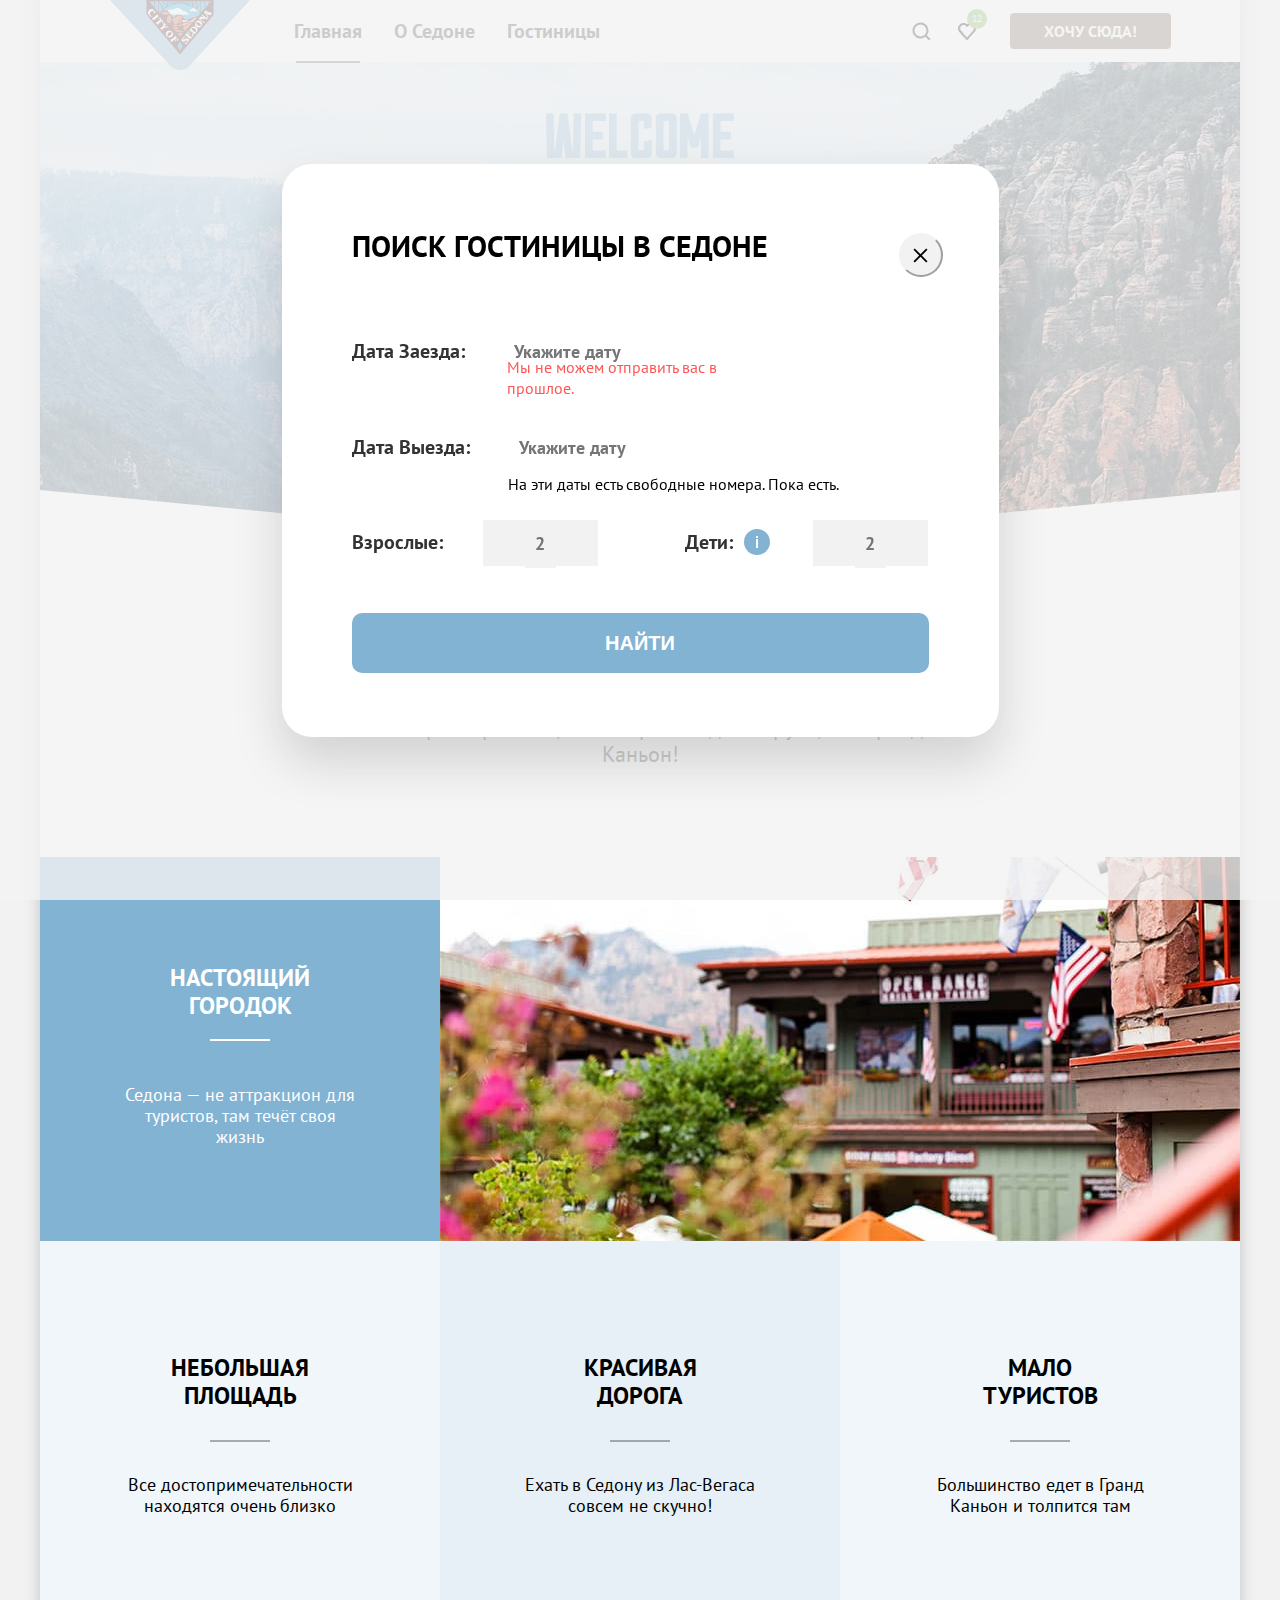
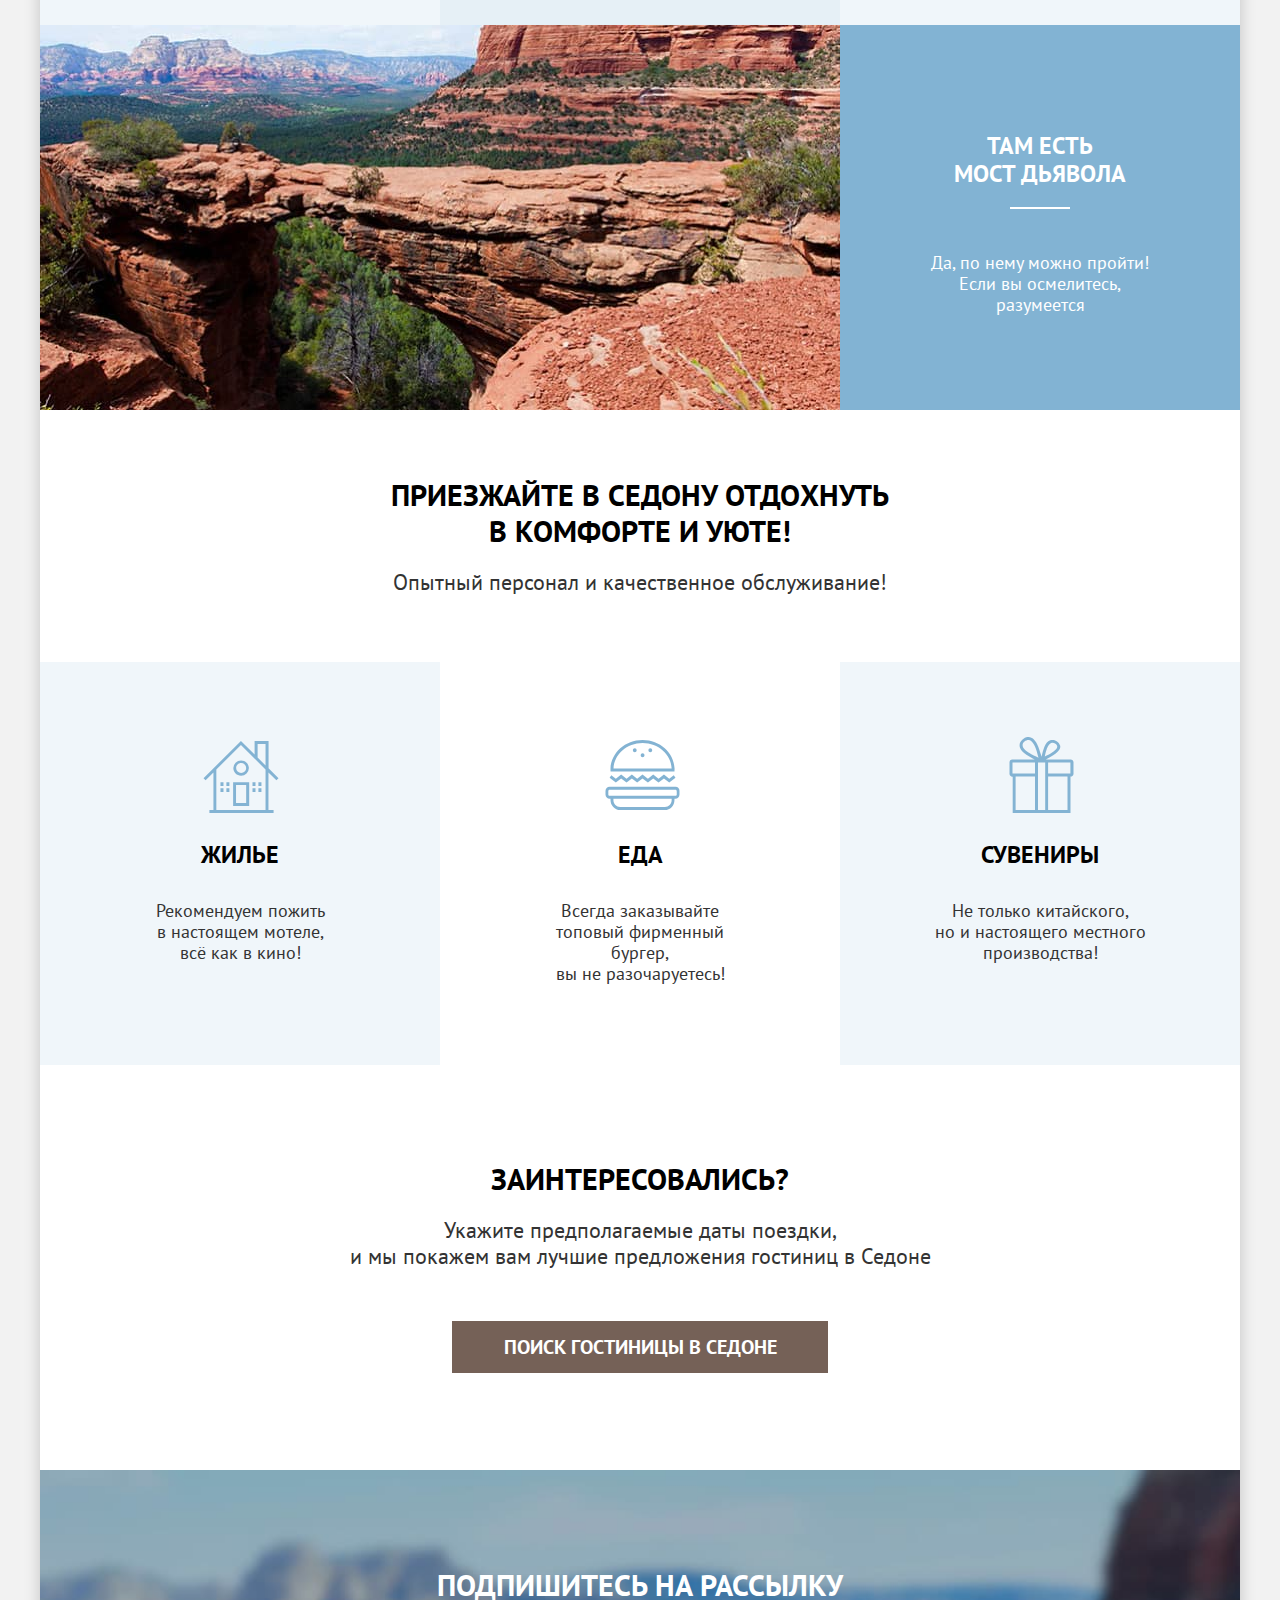
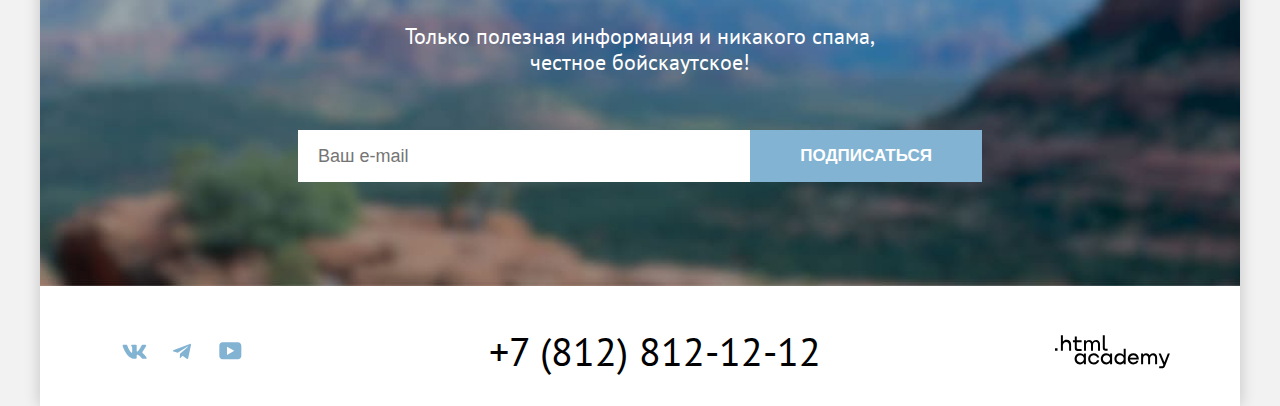
==== commit 06410fd2: "исправляет тултип" ====
--- a/index.html
+++ b/index.html
@@ -87,7 +87,7 @@
           </h2>
           <ul class="advantages-list">
             <li class="advantages-item advantages-item-city">
-              <div class="advantages-item-container">
+              <div class="advantages-item-container-img">
                 <h3 class="advantages-title white-advantages-title">
                   Настоящий городок
                 </h3>
@@ -131,7 +131,7 @@
             </div>
             </li>
             <li class="advantages-item advantages-item-bridge">
-              <div class="advantages-item-container">
+              <div class="advantages-item-container-img">
                 <h3 class="advantages-title white-advantages-title">
                   Там есть мост дьявола
                 </h3>
@@ -284,6 +284,9 @@
       <div class="modal">
         <button class="modal-close-button">
           <span class="visually-hidden">Закрыть</span>
+          <svg class="modal-close-buttonsvg" aria-hidden="true" focusable="false"  width="15" height="15" viewBox="0 0 15 15" fill="none" xmlns="http://www.w3.org/2000/svg">
+            <path d="M14.4905 1.78288L13.1982 0.49057L7.49048 6.19826L1.78279 0.49057L0.490479 1.78288L6.19817 7.49057L0.490479 13.1983L1.78279 14.4906L7.49048 8.78288L13.1982 14.4906L14.4905 13.1983L8.78279 7.49057L14.4905 1.78288Z"/>
+            </svg>
         </button>
         <section class="modal-content">
           <h2 class="modal-title">Поиск гостиницы в Седоне</h2>
@@ -293,7 +296,7 @@
               <label class="modal-label" for="check-in">
                 Дата Заезда:
               </label>
-              <input class="modal-field" placeholder="дата" type="date" name="modal-field" id="check-in" required>
+              <input class="modal-field" placeholder="Укажите дату" type="text" name="modal-field" id="check-in" required>
 
             </p>
 
@@ -301,21 +304,39 @@
               <label class="modal-label" for="check-out">
                 Дата Выезда:
               </label>
-              <input class="modal-field" placeholder="дата" type="date" name="modal-field" id="check-out" required>
+              <input class="modal-field" placeholder="Укажите дату" type="text" name="modal-field" id="check-out" required>
               </p>
 
-            <p class="field-group">
-              <label class="modal-labelsquare" for="adults">
+            <div class="field-group">
+              <label class="modal-labeladults" for="adults">
                 Взрослые:
               </label>
-              <input class="modal-square" placeholder="количество взрослых" type="number" name="modal-field" id="adults" required>
-
-              <label class="modal-labelsquare" for="children">
-                Дети:
-              </label>
-              <input class="modal-square" placeholder="количество детей" type="number" name="modal-field" id="children"
-                required>
-            </p>
+                <div class="modal-group-container">
+                  <button class="modal-minus" type="button"></button>
+                  <input class="modal-square" placeholder="2" type="number" name="modal-field" id="adults" required>
+                  <button class="modal-plus" type="button"></button>
+                </div>
+                <label class="modal-labelchildren" for="children">
+                  Дети:
+                </label>
+                  <span class="tooltip">
+                    <button class="tooltip-toggle" type="button" aria-labelledby="tooltip-label-date">
+                      <svg class="tooltip-icon" aria-hidden="true" focusable="false" width="26" height="26" viewBox="0 0 26 26" fill="none" xmlns="http://www.w3.org/2000/svg">
+                        <circle cx="13" cy="13" r="13"/>
+                        <path fill-rule="evenodd" clip-rule="evenodd" d="M12 7H14V9H12V7ZM14 19H12V10H14V19Z" fill="white"/>
+                        </svg>
+                    </button>
+                    <span class="tooltip-text" role="tooltip" id="tooltip-label-date">Укажите количество детей, которые будут с вами, возраст которых от 6 до 18 лет. Дети до 6 лет размещаются бесплатно.</span>
+                  </span>
+
+
+                <div class="modal-group-container">
+                  <button class="modal-minus" type="button"></button>
+                  <input class="modal-square" placeholder="2" type="number" name="modal-field" id="adults" required>
+                  <button class="modal-plus" type="button"></button>
+                </div>
+            </div>
+
             <button class="modal-button" type="submit">Найти</button>
           </form>
         </section>
--- a/styles/styles.css
+++ b/styles/styles.css
@@ -73,7 +73,7 @@
   position: relative;
 }
 
-.navigation-item-current::before {
+.navigation-item-current::after {
   content: "";
   height: 1px;
   width: calc(100% - 36px);
@@ -151,7 +151,7 @@
   text-decoration: none;
   text-align: center;
   cursor: pointer;
-  padding: 19px 11px;
+  padding: 19px 13px;
   margin-right: 0;
 }
 
@@ -244,10 +244,6 @@
   color: rgba(255, 255, 255, 0.3);
 }
 
-.navigation-userlink-button:disabled {
-  background-color: #E5E5E5;
-  border-color: #E5E5E5;
-}
 
 /*Main-page*/
 .main-container {
@@ -278,7 +274,7 @@
 /*Преимущества города*/
 .main-advantages-container {
   width: 655px;
-  padding: 69px 0 88px 0;
+  padding: 71px 0 90px 0;
   margin: 0 auto;
 }
 
@@ -303,7 +299,12 @@
   text-align: center;
 }
 
-
+.advantages-item-container-img {
+  width: 230px;
+  min-height: 200px;
+  padding: 86px 85px;
+  text-align: center;
+}
 .advantages-item-container {
   width: 230px;
   min-height: 200px;
@@ -318,12 +319,12 @@
   line-height: 28px;
   color: #000000;
   text-transform: uppercase;
-  margin: 20px auto;
+  margin: 21px auto;
   padding: 0;
   width: 172px;
 }
 
-.advantages-title::before {
+.advantages-title::after {
   position: absolute;
   bottom: -32px;
   left: 56px;
@@ -333,7 +334,7 @@
   content: "";
 }
 
-.white-advantages-title::before {
+.white-advantages-title::after {
   position: absolute;
   bottom: -21px;
   left: 56px;
@@ -405,7 +406,7 @@
 /*Преимущества отелей*/
 .hotel-advantages-container {
   width: 505px;
-  padding: 65px 0;
+  padding: 67px 0;
   margin: 0 auto;
 }
 
@@ -417,7 +418,7 @@
   font-size: 30px;
   line-height: 36px;
   padding: 0;
-  margin: 0 0 18px 0;
+  margin: 0 0 20px 0;
 }
 
 .hotel-advantages-advantages {
@@ -452,7 +453,7 @@
   color: #000000;
   text-transform: uppercase;
   text-align: center;
-  padding: 103px 0 31px 0;
+  padding: 98px 0 31px 0;
   margin: 0 0 0 0;
 }
 
@@ -473,7 +474,7 @@
 
 .hotel-advantages-housing::before {
   position: absolute;
-  top: 1px;
+  top: -2px;
   left: 78px;
   content: url("../images/main/housing.svg");
   width: 75px;
@@ -486,7 +487,7 @@
 
 .hotel-advantages-food::before {
   position: absolute;
-  top: 2px;
+  top: -3px;
   left: 80px;
   content:  url("../images/main/food.svg");
   width: 74px;
@@ -499,7 +500,7 @@
 
 .hotel-advantages-gift::before {
   position: absolute;
-  top: -1px;
+  top: -6px;
   left: 84px;
   content:  url("../images/main/present.svg");
   width: 64px;
@@ -581,10 +582,6 @@
   color: rgba(255, 255, 255, 0.3);
 }
 
-.search-link:disabled {
-  background-color: #E5E5E5;
-  border-color: #E5E5E5;
-}
 
 /* Catalog */
 
@@ -601,7 +598,7 @@
 
 .filter {
   width: 1060px;
-  padding: 37px 0 22px 72px;
+  padding: 37px 0 22px 70px;
 }
 
 .filter-title {
@@ -675,13 +672,13 @@
   display: flex;
   flex-wrap: wrap;
   /*justify-content: space-between;*/
-  margin: 17px 0 53px 71px;
-  padding: 0 0 62px 0;
+  margin: 18px 0 48px 68px;
+  padding: 0 0 63px 0;
 }
 
 .catalog-filter-infrastructure {
   width: 155px;
-  margin: 0 61px 10px 0;
+  margin: 0 65px 10px 0;
   padding: 0;
   border: none;
 }
@@ -697,7 +694,7 @@
   font-weight: 700;
   font-size: 20px;
   line-height: 24px;
-  margin: 0 0 22px 0;
+  margin: 0 0 20px 0;
 }
 
 .catalog-filter-pricetitle {
@@ -718,7 +715,7 @@
 
 .catalog-filter-item {
   padding: 0;
-  margin: 13px 0 0 0;
+  margin: 14px 0 0 0;
 }
 
 .control-input {
@@ -738,16 +735,15 @@
 }
 
 .control-label {
-  margin: 2px 13px 0 33px;
-
+  margin: 0 0 0 37px;
 }
 
 .control-mark {
   position: absolute;
   top: 0;
-  left: 0;
-  width: 19px;
-  height: 19px;
+  left: 2px;
+  width: 20px;
+  height: 20px;
   border: 1px solid #FFFFFF;
   border-radius: 22%;
   background-color: #ffffff;
@@ -814,12 +810,27 @@
 .catalog-filter-price {
   width: 226px;
   border: none;
-  margin: 0 67px 0 0;
+  margin: 0 64px 0 0;
   padding: 0;
 }
 
 .input-container {
   display: flex;
+}
+
+.input-containerlabel {
+  position: relative;
+}
+
+.catalog-filter-pricetext {
+  position: absolute;
+  right: 23px;
+  top: 12px;
+  color: #000000;
+  opacity: 0.3;
+  font-weight: 700;
+  font-size: 18px;
+  line-height: 24px;
 }
 
 .catalog-filter-pricerange {
@@ -827,8 +838,8 @@
   font-weight: 700;
   font-size: 18px;
   line-height: 24px;
-  margin: 0 0 43px 0;
-  padding: 11px 0 11px 20px;
+  margin: 0 0 44px 0;
+  padding: 10px 0 10px 20px;
   width: 122px;
   cursor: pointer;
 }
@@ -850,8 +861,8 @@
 }
 
 /*Текст введён, курсор внутри поля*/
-.catalog-filter-pricerange:active {
-  border-color: #000000;
+.catalog-filter-pricerange:not(:placeholder-shown) {
+  border: 2px solid #000000;
 }
 
 
@@ -910,8 +921,8 @@
 
 .housing-list {
   width: 1060px;
-  margin: 0 0 81px 0;
-  padding: 5px 0 0 0;
+  margin: 0 0 83px 0;
+  padding: 0;
 }
 
 .housing-list-sorting {
@@ -927,24 +938,28 @@
   color: #000000;
   text-transform: uppercase;
   text-align: left;
-  margin: 0 197px 0 0;
-  padding: 0;
+  margin: 0 199px 0 0;
+  padding: 7px 0 0 0;
 }
 
 .housing-list-viewfilter {
   display: flex;
-  margin: -8px 0 0 0;
+  margin: 0;
+  padding: 0;
 }
 
 .select-control {
+  font-weight: 400;
+  font-size: 17px;
+  line-height: 21px;
   background-image: url("../images/catalog/arrow-bottom.svg");
   background-repeat: no-repeat;
-  background-position: right 20px center;
+  background-position: right 16px center;
   border: 2px solid #E5E5E5;
   border-radius: 4px;
   width: 292px;
-  margin: 0 77px 0 0;
-  padding: 12px 40px 12px 20px;
+  margin: 0 73px 0 0;
+  padding: 13px 40px 13px 20px;
   cursor: pointer;
   appearance: none;
 }
@@ -957,8 +972,6 @@
   border: 2px solid #3F5E72;
   outline: none;
 }
-
-
 
 .select-control:disabled {
   color: rgba(0, 0, 0, 0.3);
@@ -977,7 +990,7 @@
 
 .viewcards-list {
   display: flex;
-  margin: 0;
+  margin: 0 0 0 0;
   padding: 0 0 0 0;
   list-style-type: none;
 }
@@ -985,15 +998,16 @@
 .viewcards-item {
   border: 2px solid #E6E6E6;
   border-radius: 4px;
+  margin-right: 6px;
 }
 
 .viewcards-grid-toggle {
   display: flex;
   align-items: center;
   justify-content: center;
-  width: 16px;
+  width: 14px;
   height: 14px;
-  padding: 17px 16px;
+  padding: 14px 14px;
   cursor: pointer;
 }
 
@@ -1185,10 +1199,10 @@
   text-transform: uppercase;
   color: #FFFFFF;
   font-weight: 700;
-  font-size: 16px;
+  font-size: 15px;
   line-height: 20px;
   text-decoration: none;
-  padding: 8px 51px;
+  padding: 8px 54px;
   margin: 0 auto;
   background-color: rgba(28, 28, 28, 0);
   border: rgba(28, 28, 28, 0);
@@ -1251,10 +1265,12 @@
   color: rgba(255, 255, 255, 0.3);
 }
 
+/*
 .button-additional:disabled {
   background-color: #E5E5E5;
   border-color: #E5E5E5;
 }
+*/
 
 .button-favourite {
   text-transform: uppercase;
@@ -1285,10 +1301,12 @@
   color: rgba(255, 255, 255, 0.3);
 }
 
+/*
 .button-favourite:disabled {
   background-color: #E5E5E5;
   border-color: #E5E5E5;
 }
+*/
 
 .selected {
   background-color: #7DB54F;
@@ -1312,15 +1330,17 @@
   color: rgba(255, 255, 255, 0.3);
 }
 
+/*
 .selected:disabled {
   background-color: #E5E5E5;
   border-color: #E5E5E5;
 }
+*/
 
 /*Пагинация*/
 .pagination {
   display: flex;
-  margin: 0 0 63px 0;
+  margin: 0 0 59px 0;
   padding: 0 0 0 0;
   width: 400px;
   list-style-type: none;
@@ -1335,7 +1355,8 @@
   color: #FFFFFF;
   background-color: #82B3D3;
   border-color: #82B3D3;
-  padding: 11px 23px;
+  border-radius: 4px;
+  padding: 11px 19px;
   margin-right: 8px;
   cursor: pointer;
   height: 60px;
@@ -1395,7 +1416,7 @@
 }
 
 .footer-subscription {
-  padding-top: 96px;
+  padding-top: 97px;
   text-align: center;
   padding-bottom: 104px;
 }
@@ -1470,10 +1491,12 @@
   color: rgba(255, 255, 255, 0.3);
 }
 
+/*
 .footer-subscription-button:disabled {
   background-color: #E5E5E5;
   border-color: #E5E5E5;
 }
+*/
 
 /*Контакты*/
 .footer-social {
@@ -1486,13 +1509,17 @@
   padding: 45px 0 35px 0;
 }
 
+.footer-social-item {
+  margin: 0;
+  padding: 0;
+}
 .footer-social-list {
   display: flex;
   flex-wrap: wrap;
   align-items: flex-start;
-  margin: 0 40px 0 0;
-  padding: 0 0 0 0;
-  width: 142px;
+  margin: 0;
+  padding: 0;
+  width: 160px;
   list-style-type: none;
 }
 
@@ -1500,7 +1527,7 @@
   display: flex;
   align-items: center;
   position: relative;
-  padding: 20px 23px;
+  padding: 20px 24px;
   margin: 0;
   cursor: pointer;
 }
@@ -1533,7 +1560,7 @@
   display: flex;
   flex-wrap: wrap;
   flex-direction: column;
-  margin: 0 43px 0 0;
+  margin: 0 16px 0 0;
 }
 
 .footer-company-phone {
@@ -1636,21 +1663,39 @@
 .modal-close-button {
   position: absolute;
   padding: 20px;
-  top: 60px;
-  right: 75px;
+  top: 69px;
+  right: 56px;
   width: 14px;
   height: 14px;
   background-color: #F2F2F2;
   border-radius: 50%;
   border-color: #F2F2F2;
-  background-image: url("../images/modal-close.svg");
-  background-repeat: no-repeat;
-  background-position: center;
-  cursor: pointer;
+  cursor: pointer;
+}
+
+.modal-close-buttonsvg {
+  position: absolute;
+  top: 13px;
+  right: 13px;
+  fill:#000000;
+}
+
+.modal-close-button:hover {
+  background-color: #E6E6E6;
+}
+
+.modal-close-button:focus {
+  background-color: #E6E6E6;
+  border: 3px solid #83B3D3;
+}
+
+.modal-close-button:active .modal-close-buttonsvg  {
+  fill:#000000;
+  opacity: 0.3;
 }
 
 .modal-title {
-  margin: 0 0 64px 0;
+  margin: 0 0 70px 0;
   padding: 0;
   font-family: "PT Sans", sans-serif;
   font-size: 30px;
@@ -1666,28 +1711,23 @@
   flex-direction: column;
   justify-content: space-between;
   width: 577px;
-  margin: 0 auto;
-}
-
-.modal-field {
-  width: 420px;
-  margin: 0 0 48px 0;
-}
-
-.modal-square {
-  width: 110px;
-  margin: 0 88px 0 0;
-}
-
-.modal-square:last-child {
-  margin: 0;
-}
-
-.field-groupin, .field-groupout {
+  margin: 0 0 0 0;
+  box-sizing: border-box;
+}
+
+
+.field-groupin {
   position: relative;
-  margin: 0;
-  padding: 0;
-}
+  margin: -6px 0 0 0;
+  padding: 0;
+}
+
+.field-groupout {
+  position: relative;
+  margin: 0;
+  padding: 0;
+}
+
 
 .modal-label {
   margin-right: 24px;
@@ -1703,8 +1743,8 @@
   font-weight: 400;
   color: #FF5757;
   position: absolute;
-  bottom: 24px;
-  right: 140px;
+  bottom: 25px;
+  right: 142px;
   width: 280px;
   content: "Мы не можем отправить вас в прошлое.";
 }
@@ -1716,17 +1756,170 @@
   font-weight: 400;
   color: #000000;
   position: absolute;
-  bottom: 6px;
-  right: 140px;
-  width: 280px;
+  bottom: 25px;
+  right: 86px;
+  width: 335px;
   content: "На эти даты есть свободные номера. Пока есть.";
 }
 
-.modal-labelsquare {
-  margin-right: 46px;
+.modal-field {
+  font-family: "PT Sans", sans-serif;
+  font-size: 18px;
+  line-height: 24px;
+  font-weight: 700;
+  width: 400px;
+  margin: 0 0 48px 0;
+  padding: 12px 0 12px 20px;
+  border: none;
+  box-sizing: border-box;
+  background-image: url("../images/main/date.svg");
+  background-repeat: no-repeat;
+  background-position: right 0 center;
+  cursor: pointer;
+}
+
+.modal-field:hover, .modal-square:hover {
+  color: #000000;
+}
+
+.modal-field:focus, .modal-square:focus {
+  outline-color: #83B3D3;
+}
+
+/*Текст введён, курсор внутри поля*/
+.modal-field:not(:placeholder-shown), .modal-square:not(:placeholder-shown) {
+  border: 2px solid #000000;
+}
+
+.field-group {
+  display: flex;
+  margin-bottom: 10px;
+}
+
+.modal-labeladults {
   font-size: 20px;
   line-height: 24px;
   font-weight: 700;
+  text-align: center;
+  margin: 10px 40px 0 0;
+  padding: 0;
+}
+
+.modal-labelchildren {
+  font-size: 20px;
+  line-height: 24px;
+  font-weight: 700;
+  text-align: center;
+  margin: 10px 80px 0 92px;
+  padding: 0;
+}
+
+.modal-group-container {
+  display: flex;
+  width: 110px;
+  /*margin: 0 auto;*/
+}
+
+.modal-square {
+  font-family: "PT Sans", sans-serif;
+  font-size: 18px;
+  line-height: 20px;
+  font-weight: 700;
+  color: #000000;
+  margin: 0;
+  padding: 14px 10px;
+  width: 31px;
+  box-sizing: border-box;
+  background-color: #F2F2F2;
+  border: none;
+  cursor: pointer;
+}
+
+.modal-square::-webkit-outer-spin-button, .modal-square::-webkit-inner-spin-button {
+  -webkit-appearance: none;
+}
+
+.modal-square:last-child {
+  margin: 0;
+}
+
+.modal-minus  {
+  width: 20px;
+  height: 20px;
+  margin: 0;
+  padding: 23px 21px;
+  background-image: url("../images/main/button-minus.svg");
+  background-repeat: no-repeat;
+  background-position:  center center;
+  background-color: #F2F2F2;
+  border: none;
+  box-sizing: border-box;
+  cursor: pointer;
+}
+
+.modal-plus {
+  width: 20px;
+  height: 20px;
+  margin: 0;
+  padding: 23px 21px;
+  background-image: url("../images/main/button-plus.svg");
+  background-repeat: no-repeat;
+  background-position:  center center;
+  background-color: #F2F2F2;
+  border: none;
+  box-sizing: border-box;
+  cursor: pointer;
+}
+
+.modal-minus:hover {
+  background-image: url("../images/main/button-minusdark.svg");
+  background-repeat: no-repeat;
+  background-position:  center center;
+}
+
+.modal-plus:hover {
+  background-image: url("../images/main/button-plusdark.svg");
+  background-repeat: no-repeat;
+  background-position:  center center;
+}
+
+.modal-minus:focus {
+  background-image: url("../images/main/button-minusdark.svg");
+  background-repeat: no-repeat;
+  background-position:  center center;
+  border: 3px solid #82B3D3;
+  border-radius: 4px;
+  outline: none;
+}
+
+.modal-plus:focus {
+  background-image: url("../images/main/button-plusdark.svg");
+  background-repeat: no-repeat;
+  background-position:  center center;
+  border: 3px solid #82B3D3;
+  border-radius: 4px;
+  outline: none;
+}
+
+.modal-plus:active {
+  background-image: url("../images/main/button-plus.svg");
+  background-repeat: no-repeat;
+  background-position:  center center;
+  border: none;
+  outline: none;
+}
+
+.modal-minus:active {
+  background-image: url("../images/main/button-minus.svg");
+  background-repeat: no-repeat;
+  background-position:  center center;
+  border: none;
+  outline: none;
+}
+
+.modal-minus:disabled, .modal-plus:disabled {
+  background-color: #E5E5E5;
+  border-color: #E5E5E5;
 }
 
 .modal-button {
@@ -1741,11 +1934,94 @@
   font-size: 20px;
   line-height: 24px;
   padding: 18px 50px;
-  margin: 48px 0 0 0 ;
+  margin: 35px 0 0 0;
   box-sizing: border-box;
   display: inline-block;
   cursor: pointer;
 }
+
+.modal-button:hover {
+  background-color: #68A2CA;
+}
+
+.modal-button:focus {
+  background-color: #68A2CA;
+  outline: none;
+}
+
+.modal-button:active {
+  color: rgba(255, 255, 255, 0.3);
+}
+
+.modal-button:disabled {
+  background-color: #E5E5E5;
+  border-color: #E5E5E5;
+}
+
+/*Тултип*/
+.tooltip {
+  position: absolute;
+  margin-top: 9px;
+  margin-left: 392px;
+  width: 256px;
+  height: 143px;
+}
+
+.tooltip-toggle {
+  margin: 0;
+  border: none;
+  background-color: transparent;
+  padding: 0;
+  display: block;
+  cursor: pointer;
+  z-index: 2;
+}
+
+.tooltip-icon {
+  fill: #83B3D3;
+}
+
+.tooltip-toggle:hover .tooltip-icon {
+  fill: #3F5E72;
+}
+
+.tooltip-text {
+  background-color: #333333;
+  color: #ffffff;
+  font-size: 16px;
+  line-height: 20px;
+  font-weight: 400;
+  text-transform: none;
+  padding: 19px 20px 23px 21px;
+  border-radius: 10px;
+  width: 216px;
+  position: absolute;
+  top: 30%;
+  margin-top: 0;
+  left: 5%;
+  transform: translateX(-50%);
+  z-index: 1;
+  display: none;
+}
+
+.tooltip-text::before {
+  position: absolute;
+  top: -15px;
+  left: 119px;
+  content: url("../images/main/tooltip-triangle.svg");
+  width: 9px;
+  height: 19px;
+  background-repeat: no-repeat;
+  background-position: center 0;
+  margin: 0 auto;
+  padding: 0;
+}
+
+.tooltip-toggle:hover + .tooltip-text,
+.tooltip-toggle:focus + .tooltip-text {
+  display: block;
+}
+
 
 /*
 .modal-container-close {
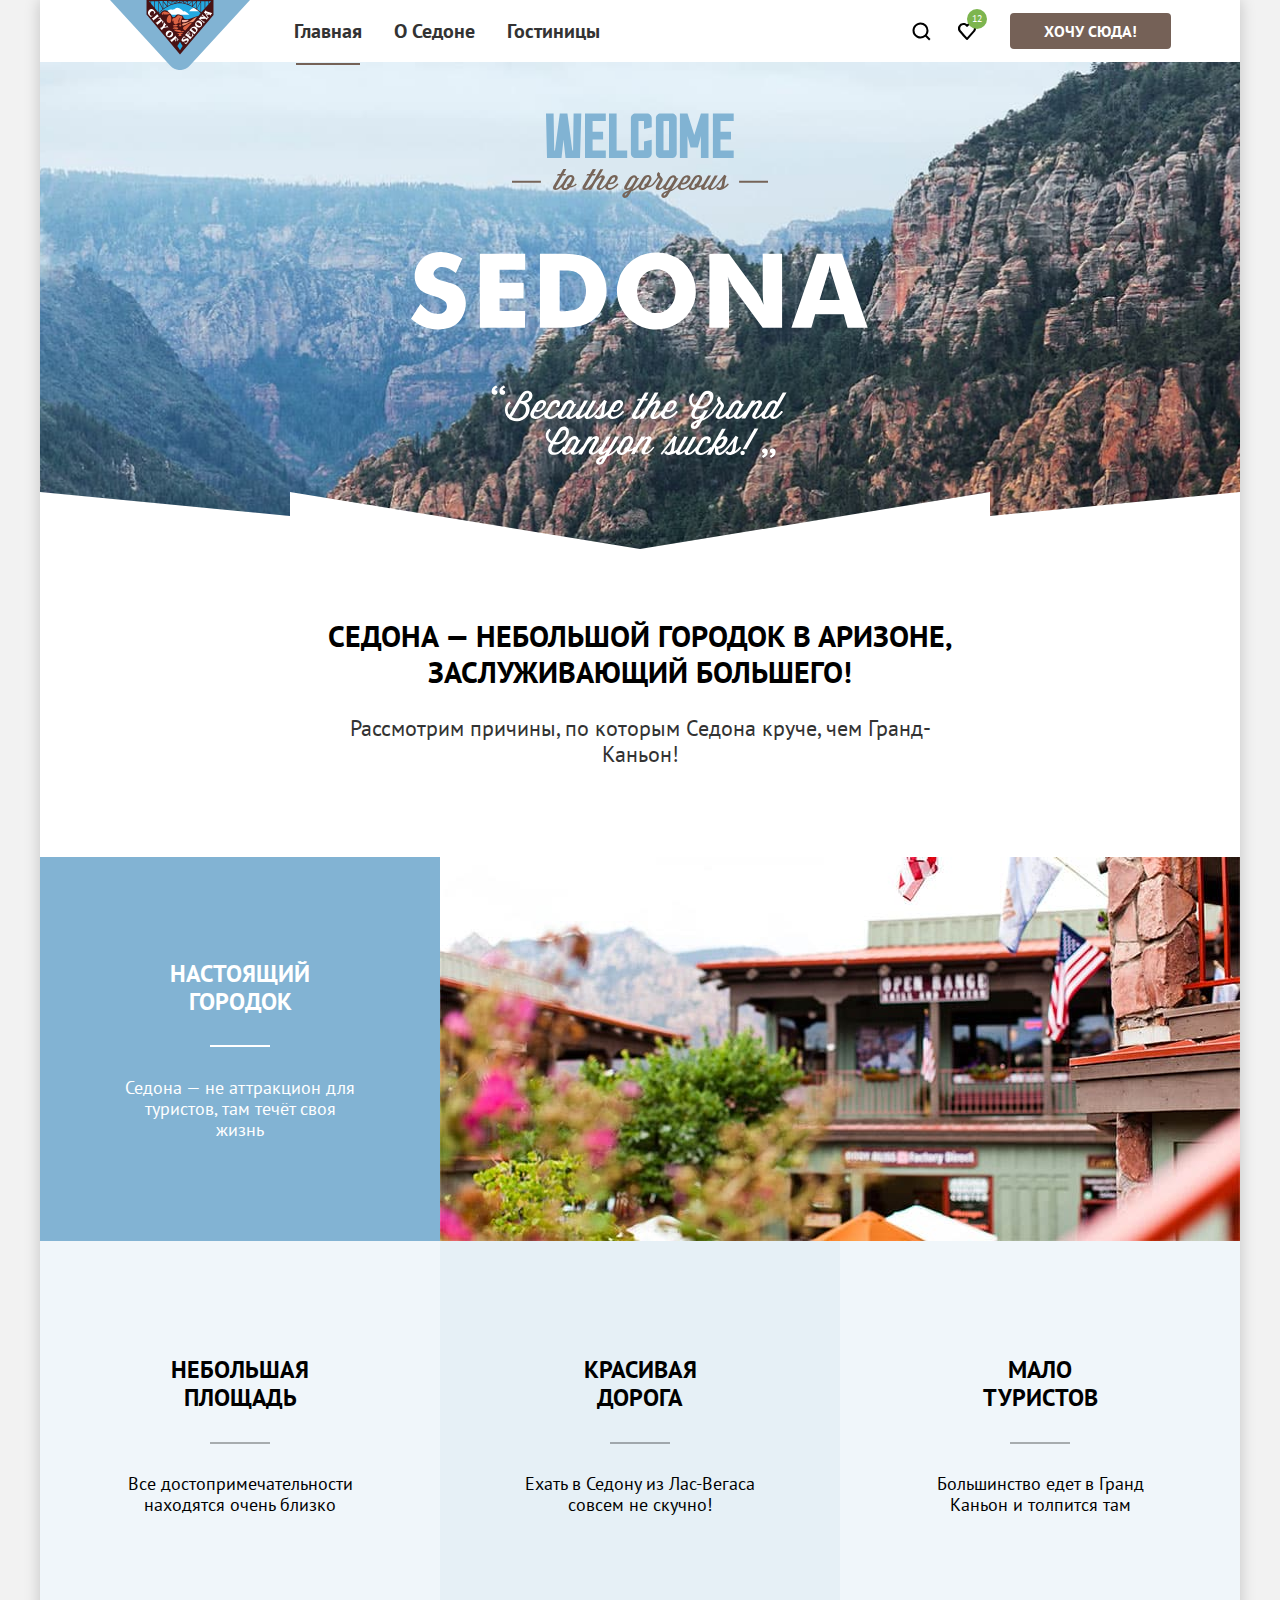
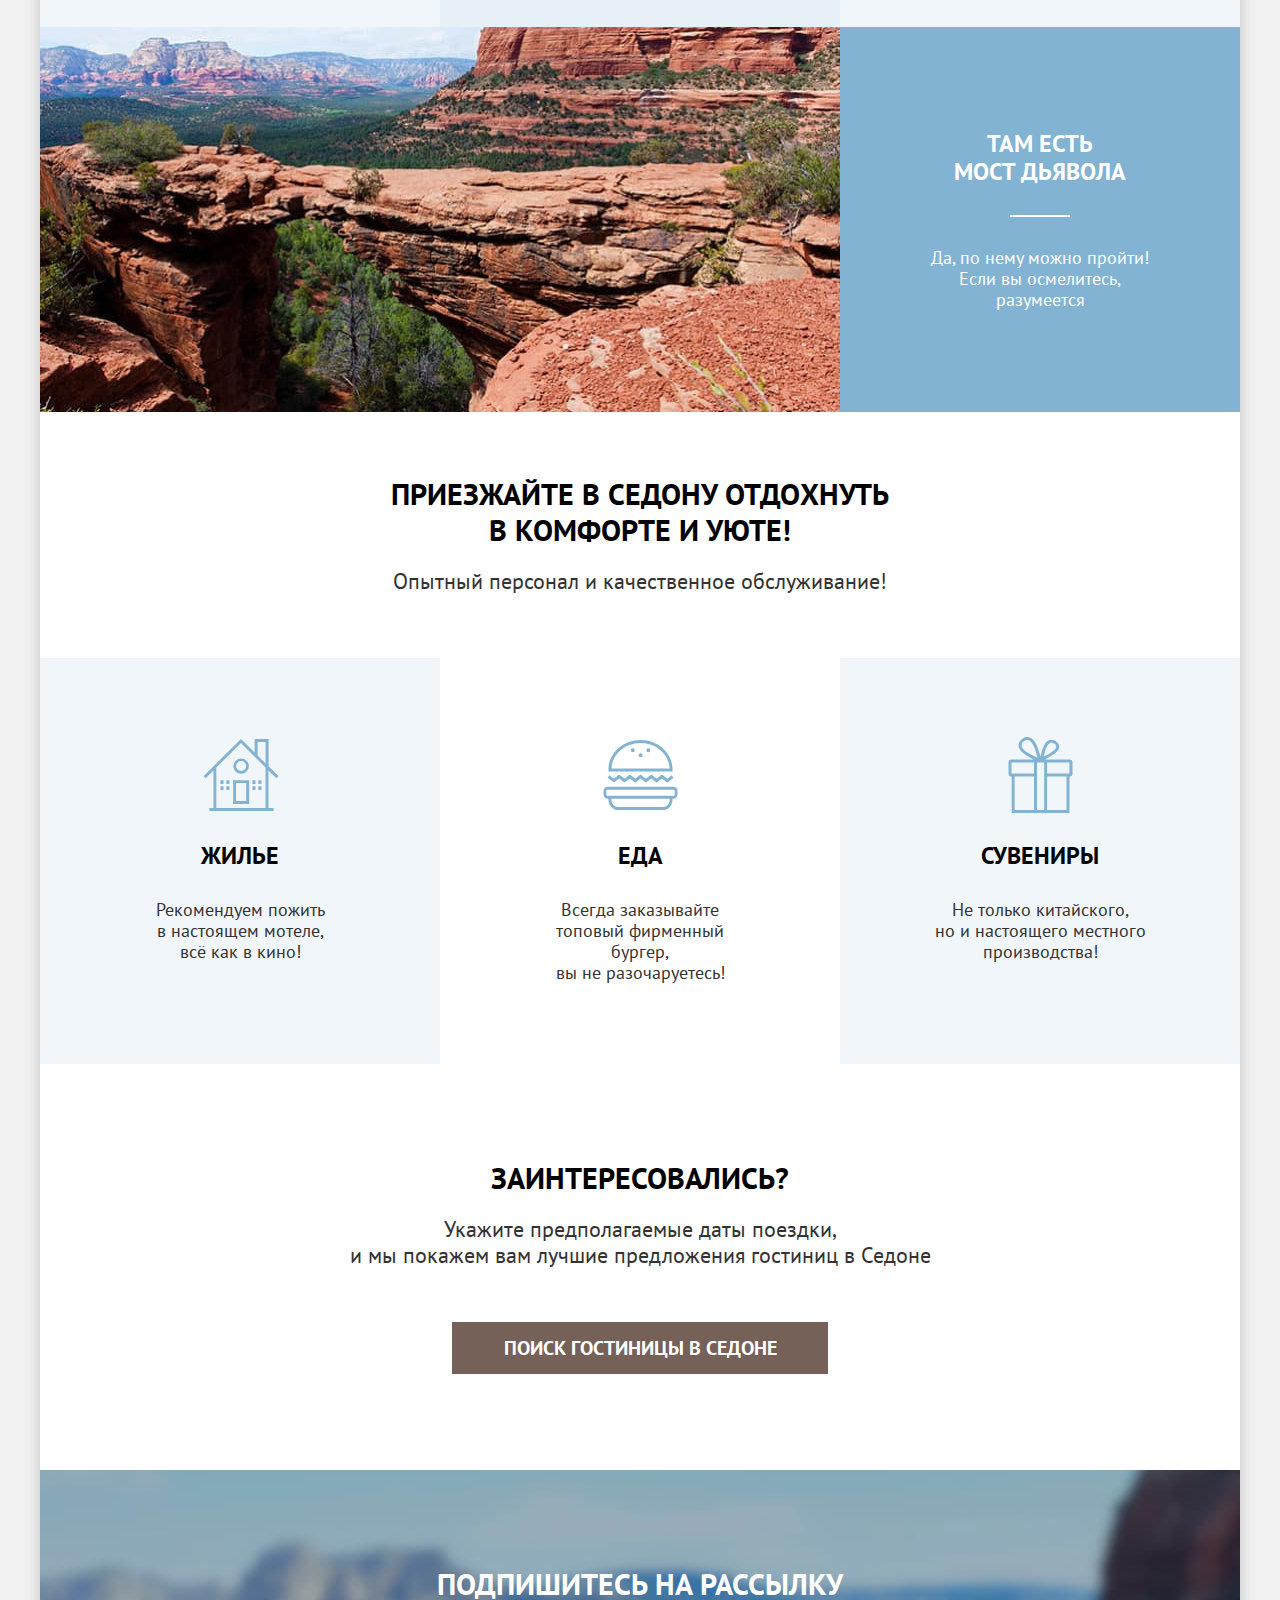
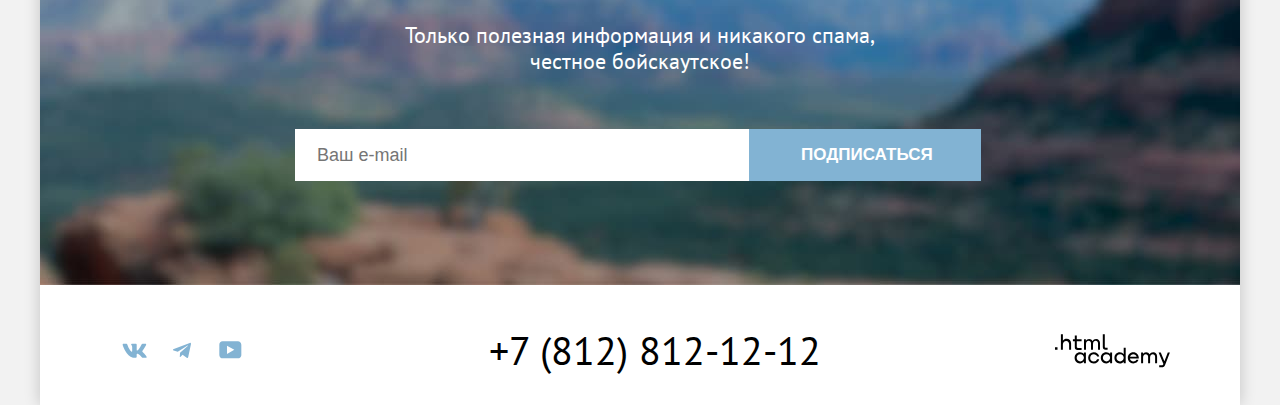
==== commit a76be041: "Merge pull request #12 from AliceYarlykova/master" ====
--- a/index.html
+++ b/index.html
@@ -3,6 +3,7 @@
 
   <head>
     <meta charset="utf-8">
+    <link rel="icon" type="image/png" sizes="32x32" href="images/favicon.png">
     <link rel="stylesheet" href="styles/styles.css">
     <title>
       HTML Academy: Седона
@@ -40,14 +41,14 @@
             <li class="navigation-useritem">
               <a class="navigation-userlink navigation-userlink-searching" href="#">
                 <span class="visually-hidden">
-                  Поиск
+                  Поиск.
                 </span>
               </a>
             </li>
             <li class="navigation-useritem navigation-useritem-favourite">
               <a class="navigation-userlink navigation-userlink-favourite" href="#">
                 <span class="visually-hidden">
-                  Избранное
+                  Избранное.
                 </span>
                 <span class="favourite-number">
                   12
@@ -66,9 +67,9 @@
       <main class="main-container main-index">
         <!--Приветственный блок-->
         <section class="welcome">
-          <h2 class="visually-hidden">
-            Седона-неофициальный сайт
-          </h2>
+          <h1 class="visually-hidden">
+            Седона-неофициальный сайт.
+          </h1>
           <img class="welcome-img" src="images/main/welcome.svg" width="458" height="352"
             alt="Добро пожаловать в прекрасную Седону. Потому что Гранд Каньон-ерунда.">
         </section>
@@ -83,7 +84,7 @@
             </p>
           </div>
           <h2 class="visually-hidden">
-            Преимущества города
+            Преимущества города.
           </h2>
           <ul class="advantages-list">
             <li class="advantages-item advantages-item-city">
@@ -98,37 +99,37 @@
               <div class="advantages-nature">
                 <img class="nature" src="images/main/advantages-photo1.jpg" width="800" height="385"
                   alt="Вид двухэтажного дома среди деревьев.">
-                </div>
+              </div>
             </li>
             <li class="advantages-item advantages-item-square">
               <div class="advantages-item-container">
-              <h3 class="advantages-title">
-                Небольшая площадь
-              </h3>
-              <p class="advantages-description">
-                Все достопримечательности находятся очень близко
-              </p>
-            </div>
+                <h3 class="advantages-title">
+                  Небольшая площадь
+                </h3>
+                <p class="advantages-description">
+                  Все достопримечательности находятся очень близко
+                </p>
+              </div>
             </li>
             <li class="advantages-item advantages-item-road">
               <div class="advantages-item-container">
-              <h3 class="advantages-title">
-                Красивая дорога
-              </h3>
-              <p class="advantages-description">
-                Ехать в Седону из Лас-Вегаса совсем не скучно!
-              </p>
-            </div>
+                <h3 class="advantages-title">
+                  Красивая дорога
+                </h3>
+                <p class="advantages-description">
+                  Ехать в Седону из Лас-Вегаса совсем не скучно!
+                </p>
+              </div>
             </li>
             <li class="advantages-item advantages-item-tourists">
               <div class="advantages-item-container">
-              <h3 class="advantages-title">
-                Мало туристов
-              </h3>
-              <p class="advantages-description">
-                Большинство едет в Гранд Каньон и толпится там
-              </p>
-            </div>
+                <h3 class="advantages-title">
+                  Мало туристов
+                </h3>
+                <p class="advantages-description">
+                  Большинство едет в Гранд Каньон и толпится там
+                </p>
+              </div>
             </li>
             <li class="advantages-item advantages-item-bridge">
               <div class="advantages-item-container-img">
@@ -141,7 +142,7 @@
               </div>
               <div class="advantages-nature">
                 <img class="nature" src="images/main/advantages-photo2.jpg" width="800" height="385"
-                alt="Вид на мост дьявола.">
+                  alt="Вид на мост дьявола.">
               </div>
             </li>
 
@@ -149,41 +150,41 @@
         </section>
         <!--Преимущества отелей-->
         <section class="hotel-advantages">
-        <div class="hotel-advantages-container">
-          <p class="main-hotel-advantages-title">
-            Приезжайте в Седону отдохнуть в комфорте и уюте!
-          </p>
-          <p class="hotel-advantages-advantages">
-            Опытный персонал и качественное обслуживание!
-          </p>
-        </div>
+          <div class="hotel-advantages-container">
+            <p class="main-hotel-advantages-title">
+              Приезжайте в Седону отдохнуть в комфорте и уюте!
+            </p>
+            <p class="hotel-advantages-advantages">
+              Опытный персонал и качественное обслуживание!
+            </p>
+          </div>
           <h2 class="visually-hidden">
-            Преимущества гостиниц
+            Преимущества гостиниц.
           </h2>
           <ul class="hotel-advantages-list">
             <li class="hotel-advantages-item housing">
-                <h3 class="hotel-advantages-minititle hotel-advantages-housing">
-                  Жилье
-                </h3>
-                <p class="hotel-advantages-description">
-                  Рекомендуем пожить<br>в настоящем мотеле,<br>всё как в кино!
-                </p>
+              <h3 class="hotel-advantages-minititle hotel-advantages-housing">
+                Жилье
+              </h3>
+              <p class="hotel-advantages-description">
+                Рекомендуем пожить<br>в настоящем мотеле,<br>всё как в кино!
+              </p>
             </li>
             <li class="hotel-advantages-item food">
-                <h3 class="hotel-advantages-minititle hotel-advantages-food">
-                  Еда
-                </h3>
-                <p class="hotel-advantages-description">
-                  Всегда заказывайте<br>топовый фирменный бургер,<br>вы не разочаруетесь!
-                </p>
+              <h3 class="hotel-advantages-minititle hotel-advantages-food">
+                Еда
+              </h3>
+              <p class="hotel-advantages-description">
+                Всегда заказывайте<br>топовый фирменный бургер,<br>вы не разочаруетесь!
+              </p>
             </li>
             <li class="hotel-advantages-item gift">
-                <h3 class="hotel-advantages-minititle hotel-advantages-gift">
-                  Сувениры
-                </h3>
-                <p class="hotel-advantages-description">
-                  Не только китайского,<br>но и настоящего местного<br>производства!
-                </p>
+              <h3 class="hotel-advantages-minititle hotel-advantages-gift">
+                Сувениры
+              </h3>
+              <p class="hotel-advantages-description">
+                Не только китайского,<br>но и настоящего местного<br>производства!
+              </p>
             </li>
 
           </ul>
@@ -191,150 +192,182 @@
         <!--Поиск гостиницы-->
         <section class="search">
           <div class="search-container">
-          <h2 class="visually-hidden">
-            Поиск гостиниц в Седоне
-          </h2>
-          <p class="search-title">
-            Заинтересовались?
-          </p>
-          <p class="search-description">
-            Укажите предполагаемые даты поездки, <br> и мы покажем вам лучшие предложения гостиниц в Седоне
-          </p>
-          <a class="search-link" href="#">
-            Поиск гостиницы в Седоне
-          </a>
-        </div>
+            <h2 class="visually-hidden">
+              Поиск гостиниц в Седоне.
+            </h2>
+            <p class="search-title">
+              Заинтересовались?
+            </p>
+            <p class="search-description">
+              Укажите предполагаемые даты поездки, <br> и мы покажем вам лучшие предложения гостиниц в Седоне
+            </p>
+            <a class="search-link" href="#">
+              Поиск гостиницы в Седоне
+            </a>
+          </div>
         </section>
       </main>
 
       <!--Подвал-->
       <footer class="page-footer">
-          <!--Рассылка-->
-          <section class="footer-subscription footer-subscription-image">
-            <h2 class="footer-subscription-title footer-subscription-title-white">
-              Подпишитесь на рассылку
-            </h2>
-            <p class="footer-subscription-description footer-subscription-description-white">
-              Только полезная информация и никакого спама, честное бойскаутское!
-            </p>
-            <form class="footer-subscription-form" action="https://echo.htmlacademy.ru/" method="post">
-              <label class="visually-hidden">
-                Ваш e-mail
-              </label>
-              <input class="field" placeholder="Ваш e-mail" type="email" name="footer-subscription-email"
-                id="footer-subscription-email" required>
-              <button class="footer-subscription-button" type="submit">
-                Подписаться
-              </button>
-            </form>
-          </section>
-          <!--Контакты-->
-          <section class="footer-social">
-            <h2 class="visually-hidden">Ссылки на социальные сети</h2>
-            <ul class="footer-social-list">
-              <li class="footer-social-item">
-                <a class="footer-social-link" href="https://vk.com/htmlacademy">
-                    <svg class="footer-social-icon" aria-hidden="true" focusable="false" xmlns="http://www.w3.org/2000/svg" width="25" height="15" fill="none">
-                      <path fill-rule="evenodd" d="M24.12 1.8c.16-.54 0-.94-.8-.94H20.7c-.67 0-.98.34-1.15.73 0 0-1.33 3.2-3.22 5.27-.61.6-.9.8-1.23.8-.16 0-.41-.2-.41-.75v-5.1c0-.66-.19-.95-.74-.95H9.82c-.42 0-.67.3-.67.59 0 .62.95.76 1.04 2.51v3.8c0 .83-.15.98-.48.98-.9 0-3.06-3.2-4.34-6.88-.25-.72-.5-1-1.18-1H1.57c-.75 0-.9.34-.9.73 0 .68.89 4.07 4.14 8.55 2.17 3.06 5.23 4.72 8 4.72 1.68 0 1.88-.37 1.88-1v-2.32c0-.74.16-.88.7-.88.38 0 1.05.19 2.6 1.66 1.79 1.75 2.08 2.54 3.08 2.54h2.63c.75 0 1.12-.37.9-1.1-.23-.72-1.08-1.77-2.2-3.02-.62-.71-1.54-1.48-1.82-1.86-.39-.5-.28-.71 0-1.15 0 0 3.2-4.42 3.54-5.93Z" clip-rule="evenodd"/>
-                    </svg>
-                  <span class="visually-hidden">
-                    Наша страница Vkontakte
-                  </span>
-                </a>
-              </li>
-              <li class="footer-social-item">
-                <a class="footer-social-link" href="https://t.me/htmlacademy">
-                  <svg class="footer-social-icon" aria-hidden="true" focusable="false" xmlns="http://www.w3.org/2000/svg" width="18" height="16" fill="none">
-                    <path d="M16.79.96.84 7.1c-1.09.44-1.08 1.05-.2 1.32l4.1 1.28 9.47-5.98c.44-.27.85-.13.52.17l-7.68 6.93-.28 4.22c.41 0 .6-.2.83-.41l1.99-1.94 4.13 3.06c.77.42 1.31.2 1.5-.71l2.72-12.8c.28-1.1-.43-1.61-1.16-1.28Z"/>
+        <!--Рассылка-->
+        <section class="footer-subscription footer-subscription-image">
+          <h2 class="footer-subscription-title footer-subscription-title-white">
+            Подпишитесь на рассылку
+          </h2>
+          <p class="footer-subscription-description footer-subscription-description-white">
+            Только полезная информация и никакого спама, честное бойскаутское!
+          </p>
+          <form class="footer-subscription-form" action="https://echo.htmlacademy.ru/" method="post">
+            <label class="visually-hidden">
+              Ваш e-mail.
+            </label>
+            <input class="field" placeholder="Ваш e-mail" type="email" name="footer-subscription-email"
+              id="footer-subscription-email" required>
+            <button class="footer-subscription-button" type="submit">
+              Подписаться
+            </button>
+          </form>
+        </section>
+        <!--Контакты-->
+        <section class="footer-social">
+          <h2 class="visually-hidden">Ссылки на социальные сети.</h2>
+          <ul class="footer-social-list">
+            <li class="footer-social-item">
+              <a class="footer-social-link" href="https://vk.com/htmlacademy">
+                  <svg class="footer-social-icon" aria-hidden="true" focusable="false" xmlns="http://www.w3.org/2000/svg" width="25" height="15" fill="none">
+                    <path fill-rule="evenodd" clip-rule="evenodd" d="M24.12 1.8c.16-.54 0-.94-.8-.94H20.7c-.67 0-.98.34-1.15.73 0 0-1.33 3.2-3.22 5.27-.61.6-.9.8-1.23.8-.16 0-.41-.2-.41-.75v-5.1c0-.66-.19-.95-.74-.95H9.82c-.42 0-.67.3-.67.59 0 .62.95.76 1.04 2.51v3.8c0 .83-.15.98-.48.98-.9 0-3.06-3.2-4.34-6.88-.25-.72-.5-1-1.18-1H1.57c-.75 0-.9.34-.9.73 0 .68.89 4.07 4.14 8.55 2.17 3.06 5.23 4.72 8 4.72 1.68 0 1.88-.37 1.88-1v-2.32c0-.74.16-.88.7-.88.38 0 1.05.19 2.6 1.66 1.79 1.75 2.08 2.54 3.08 2.54h2.63c.75 0 1.12-.37.9-1.1-.23-.72-1.08-1.77-2.2-3.02-.62-.71-1.54-1.48-1.82-1.86-.39-.5-.28-.71 0-1.15 0 0 3.2-4.42 3.54-5.93Z"/>
                   </svg>
-                  <span class="visually-hidden">
-                    Наш канал Telegram
-                  </span>
-                </a>
-              </li>
-              <li class="footer-social-item">
-                <a class="footer-social-link " href="https://www.youtube.com/user/htmlacademyru">
-                  <svg class="footer-social-icon" aria-hidden="true" focusable="false" xmlns="http://www.w3.org/2000/svg" width="23" height="18" fill="none">
-                    <path d="M18.94.36H3.51C1.65.36.33 1.95.33 3.76v10.09c0 1.91 1.32 3.5 3.18 3.5h15.65c1.64 0 3.17-1.59 3.17-3.4V3.76c-.22-1.8-1.53-3.4-3.39-3.4ZM7.99 12.89V4.82l7.34 4.04-7.34 4.03Z"/>
-                  </svg>
-                  <span class="visually-hidden">
-                    Наш канал YouTube
-                  </span>
-                </a>
-              </li>
-            </ul>
-            <div class="footer-company-phones">
-              <a class="footer-company-phone" href="tel:+78128121212">
-                +7 (812) 812-12-12
-              </a>
-            </div>
-            <a class="htmlacademy-link" href="https://htmlacademy.ru/">
-              <svg class="htmlacademy-icon" aria-hidden="true" focusable="false" xmlns="http://www.w3.org/2000/svg" width="115" height="34" fill="none">
-                <path d="M0 13.26v2.6h2.5v-2.6H0ZM11.6 4.86c-1.6 0-2.8.7-3.6 1.7h-.1V.36h-2v15.5h2v-5.3c0-2.1 1.3-3.6 3.3-3.6 1.8 0 2.9 1.4 2.9 3.2v5.7h2v-6.1c.1-3-1.8-4.9-4.5-4.9ZM26.6 5.16h-4.8v-3.7h-2v3.8h-1.9v2h1.9v6c0 1.7 1 2.7 2.7 2.7h4.1v-2h-3.7c-.7 0-1.1-.4-1.1-1.1v-5.7h4.8v-2ZM41.1 4.96c-1.6 0-2.9.8-3.5 2.1h-.1c-.6-1.2-1.8-2.1-3.4-2.1-1.4 0-2.5.8-3.1 1.8h-.1v-1.6H29v10.6h2v-5.4c0-2 1-3.5 2.6-3.5 1.5 0 2.4 1 2.4 2.6v6.3h2v-5.6c0-2.4 1.4-3.3 2.6-3.3 1.5 0 2.4 1 2.4 2.6v6.3h2v-6.5c.1-2.5-1.4-4.3-3.9-4.3ZM47.8 13.06c0 1.7 1 2.7 2.8 2.7h2v-2h-1.7c-.7 0-1.1-.4-1.1-1.1V.36h-2v12.7ZM28.9 20.06c-.9-1.1-2.2-1.8-3.9-1.8-3.1 0-5.4 2.3-5.4 5.6s2.3 5.6 5.4 5.6c1.8 0 3-.8 3.8-1.9h.1v1.6h2v-10.6h-2v1.5Zm-3.6 7.4c-2.2 0-3.6-1.6-3.6-3.6s1.4-3.6 3.6-3.6 3.6 1.6 3.6 3.6c0 1.9-1.4 3.6-3.6 3.6ZM44.2 22.36c-.5-2.4-2.6-4.1-5.4-4.1a5.4 5.4 0 0 0-5.6 5.6c0 3.1 2.2 5.6 5.6 5.6 2.8 0 4.9-1.8 5.4-4.2h-2.1a3.4 3.4 0 0 1-3.3 2.3c-2.2 0-3.6-1.6-3.6-3.6s1.4-3.6 3.6-3.6c1.6 0 2.8 1 3.3 2.2h2.1v-.2ZM55.1 20.06c-.9-1.1-2.2-1.8-3.9-1.8-3.1 0-5.4 2.3-5.4 5.6s2.3 5.6 5.4 5.6c1.8 0 3-.8 3.8-1.9h.1v1.6h2v-10.6h-2v1.5Zm-3.6 7.4c-2.2 0-3.6-1.6-3.6-3.6s1.4-3.6 3.6-3.6 3.6 1.6 3.6 3.6c0 1.9-1.5 3.6-3.6 3.6ZM68.7 20.16c-.9-1.1-2.2-1.9-3.9-1.9-3.1 0-5.4 2.3-5.4 5.6s2.2 5.6 5.4 5.6c1.7 0 3-.8 3.8-1.8h.1v1.5h2v-15.4h-2v6.4Zm-3.6 7.3c-2.2 0-3.6-1.6-3.6-3.6s1.4-3.6 3.6-3.6 3.6 1.6 3.6 3.6c-.1 2-1.5 3.6-3.6 3.6ZM78.3 18.26c-3.3 0-5.5 2.5-5.5 5.6 0 3 2.1 5.6 5.5 5.6 2.5 0 4.5-1.3 5.2-3.6h-2.1c-.5 1-1.6 1.6-3 1.6-1.9 0-3.3-1.3-3.4-2.9h8.8c.2-3.6-2-6.3-5.5-6.3Zm0 1.9c1.7 0 3 1 3.3 2.6h-6.5c.3-1.5 1.5-2.6 3.2-2.6ZM98.2 18.26c-1.6 0-2.9.8-3.6 2h-.1c-.6-1.2-1.8-2-3.4-2-1.4 0-2.5.7-3.1 1.8v-1.5h-1.9v10.6h2v-5.4c0-2 1-3.4 2.6-3.5 1.5 0 2.4 1 2.4 2.6v6.3h2v-5.6c0-2.4 1.4-3.3 2.6-3.3 1.5 0 2.4 1 2.4 2.6v6.3h2v-6.5c.1-2.6-1.4-4.4-3.9-4.4ZM109.4 27.36l-3.6-8.9h-2.2l4.8 11.6c-.3.9-.7 1.2-1.7 1.2h-2.5v2h2.5c1.8 0 2.8-.8 3.5-2.6l4.7-12.2h-2.1l-3.4 8.9Z"/>
-              </svg>
-              <span class="visually-hidden">
-                Ссылка на создателей макета
-              </span>
+                <span class="visually-hidden">
+                  Наша страница Vkontakte.
+                </span>
+              </a>
+            </li>
+            <li class="footer-social-item">
+              <a class="footer-social-link" href="https://t.me/htmlacademy">
+                <svg class="footer-social-icon" aria-hidden="true" focusable="false" xmlns="http://www.w3.org/2000/svg" width="18" height="16" fill="none">
+                  <path fill-rule="evenodd" clip-rule="evenodd" d="M16.79.96.84 7.1c-1.09.44-1.08 1.05-.2 1.32l4.1 1.28 9.47-5.98c.44-.27.85-.13.52.17l-7.68 6.93-.28 4.22c.41 0 .6-.2.83-.41l1.99-1.94 4.13 3.06c.77.42 1.31.2 1.5-.71l2.72-12.8c.28-1.1-.43-1.61-1.16-1.28Z"/>
+                </svg>
+                <span class="visually-hidden">
+                  Наш канал Telegram.
+                </span>
+              </a>
+            </li>
+            <li class="footer-social-item">
+              <a class="footer-social-link" href="https://www.youtube.com/user/htmlacademyru">
+                <svg class="footer-social-icon" aria-hidden="true" focusable="false" xmlns="http://www.w3.org/2000/svg" width="23" height="18" fill="none">
+                  <path fill-rule="evenodd" clip-rule="evenodd" d="M18.94.36H3.51C1.65.36.33 1.95.33 3.76v10.09c0 1.91 1.32 3.5 3.18 3.5h15.65c1.64 0 3.17-1.59 3.17-3.4V3.76c-.22-1.8-1.53-3.4-3.39-3.4ZM7.99 12.89V4.82l7.34 4.04-7.34 4.03Z"/>
+                </svg>
+                <span class="visually-hidden">
+                  Наш канал YouTube.
+                </span>
+              </a>
+            </li>
+          </ul>
+          <div class="footer-company-phones">
+            <a class="footer-company-phone" href="tel:+78128121212">
+              +7 (812) 812-12-12
             </a>
-          </section>
+          </div>
+          <a class="htmlacademy-link" href="https://htmlacademy.ru/">
+            <svg class="htmlacademy-icon" aria-hidden="true" focusable="false" xmlns="http://www.w3.org/2000/svg" width="115" height="34" fill="none">
+              <path d="M0 13.26v2.6h2.5v-2.6H0ZM11.6 4.86c-1.6 0-2.8.7-3.6 1.7h-.1V.36h-2v15.5h2v-5.3c0-2.1 1.3-3.6 3.3-3.6 1.8 0 2.9 1.4 2.9 3.2v5.7h2v-6.1c.1-3-1.8-4.9-4.5-4.9ZM26.6 5.16h-4.8v-3.7h-2v3.8h-1.9v2h1.9v6c0 1.7 1 2.7 2.7 2.7h4.1v-2h-3.7c-.7 0-1.1-.4-1.1-1.1v-5.7h4.8v-2ZM41.1 4.96c-1.6 0-2.9.8-3.5 2.1h-.1c-.6-1.2-1.8-2.1-3.4-2.1-1.4 0-2.5.8-3.1 1.8h-.1v-1.6H29v10.6h2v-5.4c0-2 1-3.5 2.6-3.5 1.5 0 2.4 1 2.4 2.6v6.3h2v-5.6c0-2.4 1.4-3.3 2.6-3.3 1.5 0 2.4 1 2.4 2.6v6.3h2v-6.5c.1-2.5-1.4-4.3-3.9-4.3ZM47.8 13.06c0 1.7 1 2.7 2.8 2.7h2v-2h-1.7c-.7 0-1.1-.4-1.1-1.1V.36h-2v12.7ZM28.9 20.06c-.9-1.1-2.2-1.8-3.9-1.8-3.1 0-5.4 2.3-5.4 5.6s2.3 5.6 5.4 5.6c1.8 0 3-.8 3.8-1.9h.1v1.6h2v-10.6h-2v1.5Zm-3.6 7.4c-2.2 0-3.6-1.6-3.6-3.6s1.4-3.6 3.6-3.6 3.6 1.6 3.6 3.6c0 1.9-1.4 3.6-3.6 3.6ZM44.2 22.36c-.5-2.4-2.6-4.1-5.4-4.1a5.4 5.4 0 0 0-5.6 5.6c0 3.1 2.2 5.6 5.6 5.6 2.8 0 4.9-1.8 5.4-4.2h-2.1a3.4 3.4 0 0 1-3.3 2.3c-2.2 0-3.6-1.6-3.6-3.6s1.4-3.6 3.6-3.6c1.6 0 2.8 1 3.3 2.2h2.1v-.2ZM55.1 20.06c-.9-1.1-2.2-1.8-3.9-1.8-3.1 0-5.4 2.3-5.4 5.6s2.3 5.6 5.4 5.6c1.8 0 3-.8 3.8-1.9h.1v1.6h2v-10.6h-2v1.5Zm-3.6 7.4c-2.2 0-3.6-1.6-3.6-3.6s1.4-3.6 3.6-3.6 3.6 1.6 3.6 3.6c0 1.9-1.5 3.6-3.6 3.6ZM68.7 20.16c-.9-1.1-2.2-1.9-3.9-1.9-3.1 0-5.4 2.3-5.4 5.6s2.2 5.6 5.4 5.6c1.7 0 3-.8 3.8-1.8h.1v1.5h2v-15.4h-2v6.4Zm-3.6 7.3c-2.2 0-3.6-1.6-3.6-3.6s1.4-3.6 3.6-3.6 3.6 1.6 3.6 3.6c-.1 2-1.5 3.6-3.6 3.6ZM78.3 18.26c-3.3 0-5.5 2.5-5.5 5.6 0 3 2.1 5.6 5.5 5.6 2.5 0 4.5-1.3 5.2-3.6h-2.1c-.5 1-1.6 1.6-3 1.6-1.9 0-3.3-1.3-3.4-2.9h8.8c.2-3.6-2-6.3-5.5-6.3Zm0 1.9c1.7 0 3 1 3.3 2.6h-6.5c.3-1.5 1.5-2.6 3.2-2.6ZM98.2 18.26c-1.6 0-2.9.8-3.6 2h-.1c-.6-1.2-1.8-2-3.4-2-1.4 0-2.5.7-3.1 1.8v-1.5h-1.9v10.6h2v-5.4c0-2 1-3.4 2.6-3.5 1.5 0 2.4 1 2.4 2.6v6.3h2v-5.6c0-2.4 1.4-3.3 2.6-3.3 1.5 0 2.4 1 2.4 2.6v6.3h2v-6.5c.1-2.6-1.4-4.4-3.9-4.4ZM109.4 27.36l-3.6-8.9h-2.2l4.8 11.6c-.3.9-.7 1.2-1.7 1.2h-2.5v2h2.5c1.8 0 2.8-.8 3.5-2.6l4.7-12.2h-2.1l-3.4 8.9Z"/>
+            </svg>
+            <span class="visually-hidden">
+              Ссылка на создателей макета.
+            </span>
+          </a>
+        </section>
       </footer>
     </div>
 
-    <div class="modal-container modal-container-close">
+    <div class="modal-container">
       <div class="modal">
-        <button class="modal-close-button">
-          <span class="visually-hidden">Закрыть</span>
-          <svg class="modal-close-buttonsvg" aria-hidden="true" focusable="false"  width="15" height="15" viewBox="0 0 15 15" fill="none" xmlns="http://www.w3.org/2000/svg">
-            <path d="M14.4905 1.78288L13.1982 0.49057L7.49048 6.19826L1.78279 0.49057L0.490479 1.78288L6.19817 7.49057L0.490479 13.1983L1.78279 14.4906L7.49048 8.78288L13.1982 14.4906L14.4905 13.1983L8.78279 7.49057L14.4905 1.78288Z"/>
-            </svg>
+        <button class="modal-close-button" type="button">
+          <span class="visually-hidden">Закрыть модальное окно.</span>
+          <svg class="modal-close-buttonsvg" aria-hidden="true" focusable="false" width="15" height="15"
+            viewBox="0 0 15 15" fill="none" xmlns="http://www.w3.org/2000/svg">
+            <path
+              d="M14.4905 1.78288L13.1982 0.49057L7.49048 6.19826L1.78279 0.49057L0.490479 1.78288L6.19817 7.49057L0.490479 13.1983L1.78279 14.4906L7.49048 8.78288L13.1982 14.4906L14.4905 13.1983L8.78279 7.49057L14.4905 1.78288Z" />
+          </svg>
         </button>
         <section class="modal-content">
-          <h2 class="modal-title">Поиск гостиницы в Седоне</h2>
+          <h2 class="modal-title">
+            Поиск гостиницы в Седоне
+          </h2>
           <form class="modal-form" action="https://echo.htmlacademy.ru/" method="get">
 
-            <p class="field-groupin">
+            <div class="field-groupin">
               <label class="modal-label" for="check-in">
                 Дата Заезда:
               </label>
-              <input class="modal-field" placeholder="Укажите дату" type="text" name="modal-field" id="check-in" required>
-
-            </p>
-
-            <p class="field-groupout">
+              <div class="modal-field-container">
+                <input class="modal-field" value="27 апреля 2020" placeholder="Укажите дату" type="text"
+                  name="modal-field" id="check-in" required>
+                <span class="modal-field-error error-red">
+                  Мы не можем отправить вас в прошлое.
+                </span>
+              </div>
+            </div>
+
+            <div class="field-groupout">
               <label class="modal-label" for="check-out">
                 Дата Выезда:
               </label>
-              <input class="modal-field" placeholder="Укажите дату" type="text" name="modal-field" id="check-out" required>
-              </p>
+                <div class="modal-field-container">
+                  <input class="modal-field" value="1 сентября 2023" placeholder="Укажите дату" type="text" name="modal-field" id="check-out"
+                  required>
+                  <span class="modal-field-error error-black">
+                    На эти даты есть свободные номера. Пока есть.
+                  </span>
+                </div>
+            </div>
 
             <div class="field-group">
               <label class="modal-labeladults" for="adults">
                 Взрослые:
               </label>
-                <div class="modal-group-container">
-                  <button class="modal-minus" type="button"></button>
-                  <input class="modal-square" placeholder="2" type="number" name="modal-field" id="adults" required>
-                  <button class="modal-plus" type="button"></button>
-                </div>
-                <label class="modal-labelchildren" for="children">
-                  Дети:
-                </label>
-                  <span class="tooltip">
-                    <button class="tooltip-toggle" type="button" aria-labelledby="tooltip-label-date">
-                      <svg class="tooltip-icon" aria-hidden="true" focusable="false" width="26" height="26" viewBox="0 0 26 26" fill="none" xmlns="http://www.w3.org/2000/svg">
-                        <circle cx="13" cy="13" r="13"/>
-                        <path fill-rule="evenodd" clip-rule="evenodd" d="M12 7H14V9H12V7ZM14 19H12V10H14V19Z" fill="white"/>
-                        </svg>
-                    </button>
-                    <span class="tooltip-text" role="tooltip" id="tooltip-label-date">Укажите количество детей, которые будут с вами, возраст которых от 6 до 18 лет. Дети до 6 лет размещаются бесплатно.</span>
-                  </span>
-
-
-                <div class="modal-group-container">
-                  <button class="modal-minus" type="button"></button>
-                  <input class="modal-square" placeholder="2" type="number" name="modal-field" id="adults" required>
-                  <button class="modal-plus" type="button"></button>
-                </div>
+              <div class="modal-group-container">
+                <button class="modal-minus modal-counter" type="button">
+                  <span class="visually-hidden">
+                    Уменьшить количество взрослых на 1.
+                  </span>
+                </button>
+                <input class="modal-square" value="2" placeholder="2" type="number" name="modal-field" id="adults" required>
+                <button class="modal-plus modal-counter" type="button">
+                  <span class="visually-hidden">
+                    Увеличить количество взрослых на 1.
+                  </span>
+                </button>
+              </div>
+              <label class="modal-labelchildren" for="children">
+                Дети:
+              </label>
+              <span class="tooltip">
+                <button class="tooltip-toggle" type="button" aria-labelledby="tooltip-label-date">
+                  <svg class="tooltip-icon" aria-hidden="true" focusable="false" width="26" height="26"
+                    viewBox="0 0 26 26" fill="none" xmlns="http://www.w3.org/2000/svg">
+                    <circle cx="13" cy="13" r="13" />
+                    <path fill-rule="evenodd" clip-rule="evenodd" d="M12 7H14V9H12V7ZM14 19H12V10H14V19Z"
+                      fill="white" />
+                  </svg>
+                </button>
+                <span class="tooltip-text" role="tooltip" id="tooltip-label-date">Укажите количество детей, которые
+                  будут с вами, возраст которых от 6 до 18 лет. Дети до 6 лет размещаются бесплатно.</span>
+              </span>
+              <div class="modal-group-container">
+                <button class="modal-minus modal-counter" type="button">
+                  <span class="visually-hidden">
+                    Уменьшить количество детей на 1.
+                  </span>
+                </button>
+                <input class="modal-square" value="2" placeholder="2" type="number" name="modal-field" id="children" required>
+                <button class="modal-plus modal-counter" type="button">
+                  <span class="visually-hidden">
+                    Увеличить количество детей на 1.
+                  </span>
+                </button>
+              </div>
             </div>
 
             <button class="modal-button" type="submit">Найти</button>
@@ -342,6 +375,7 @@
         </section>
       </div>
     </div>
+    <script src="./scripts/script.js"></script>
   </body>
 
 </html>
--- a/styles/styles.css
+++ b/styles/styles.css
@@ -1,3 +1,4 @@
+
 @font-face {
   font-family: "PT Sans";
   font-style: normal;
@@ -20,22 +21,29 @@
 
 body {
   margin: 0;
+  min-width: 1256px;
   height: 100%;
   font-family: "PT Sans", sans-serif;
   font-size: 22px;
   line-height: 26px;
-  color: #333333;
+  color: #333;
   background-color: #f2f2f2;
 }
 
 .page-container {
-  background-color: #ffffff;
-  box-shadow: 0 0 15px rgba(0, 0, 0, 0.2);
+  background-color: #fff;
+  -webkit-box-shadow: 0 0 15px rgb(0 0 0 / 20%);
+          box-shadow: 0 0 15px rgb(0 0 0 / 20%);
   width: 1200px;
   margin: 0 auto;
   min-height: 100%;
-  display: flex;
-  flex-direction: column;
+  display: -webkit-box;
+  display: -ms-flexbox;
+  display: flex;
+  -webkit-box-orient: vertical;
+  -webkit-box-direction: normal;
+      -ms-flex-direction: column;
+          flex-direction: column;
 }
 
 /* Header */
@@ -53,19 +61,28 @@
 }
 
 .navigation {
+  display: -webkit-box;
+  display: -ms-flexbox;
   display: flex;
   margin: 0 auto;
-  align-items: flex-start;
-}
-
-/*Навигация по сайту*/
+  -webkit-box-align: start;
+      -ms-flex-align: start;
+          align-items: flex-start;
+}
+
+/* Navigation */
 .navigation-list {
-  display: flex;
-  flex-wrap: wrap;
+  display: -webkit-box;
+  display: -ms-flexbox;
+  display: flex;
+  -ms-flex-wrap: wrap;
+      flex-wrap: wrap;
   margin: 0 0 0 238px;
   padding: 0;
   list-style-type: none;
-  align-items: center;
+  -webkit-box-align: center;
+      -ms-flex-align: center;
+          align-items: center;
   width: 380px;
 }
 
@@ -79,21 +96,25 @@
   width: calc(100% - 36px);
   border-bottom: 2px solid #756257;
   position: absolute;
-  bottom: -1px;
+  bottom: -3px;
   left: 18px;
 }
 
 
-/*Навигация пользовательская*/
+/* User navigation */
 .navigation-user {
-  display: flex;
-  flex-wrap: wrap;
-  /*justify-content: space-between;*/
+  display: -webkit-box;
+  display: -ms-flexbox;
+  display: flex;
+  -ms-flex-wrap: wrap;
+      flex-wrap: wrap;
   margin: 0 69px 0 0;
   padding: 0;
   margin-left: auto;
   list-style-type: none;
-  align-items: center;
+  -webkit-box-align: center;
+      -ms-flex-align: center;
+          align-items: center;
   max-width: 280px;
 }
 
@@ -104,7 +125,7 @@
   font-weight: 700;
   font-size: 20px;
   line-height: 24px;
-  color: #333333;
+  color: #333;
   text-decoration: none;
   text-align: center;
   cursor: pointer;
@@ -121,21 +142,6 @@
 .navigation-link:active {
   color: #7c97a8;
 }
-
-/*
-.footer-social-link:hover .footer-social-icon {
-  fill: #68A2CA;
-}
-
-.footer-social-link:focus .footer-social-icon {
-  fill: #68A2CA;
-  outline: none;
-}
-
-.footer-social-link:active .footer-social-icon {
-  fill: rgba(104, 162, 202, 0.3);
-}
-*/
 
 .navigation-user .navigation-userlink {
   min-width: 18px;
@@ -147,7 +153,7 @@
   font-weight: 700;
   font-size: 20px;
   line-height: 24px;
-  color: #333333;
+  color: #333;
   text-decoration: none;
   text-align: center;
   cursor: pointer;
@@ -179,11 +185,11 @@
 }
 
 .navigation-userlink:hover  {
-  background-color: rgba(104, 162, 202, 0.3);
+  background-color: rgb(104 162 202 / 30%);
 }
 
 .navigation-userlink:focus {
-  background-color: rgba(104, 162, 202, 0.3);
+  background-color: rgb(104 162 202 / 30%);
   outline: none;
 }
 
@@ -198,14 +204,17 @@
   font-weight: 400;
   font-size: 10px;
   line-height: 10px;
-  color: #FFFFFF;
+  color: #FFF;
   text-align: center;
   text-decoration: none;
   background: #7DB54F;
   border-radius: 50%;
   padding: 5px;
   min-width: 10px;
-  box-sizing: border-box;
+  max-width: 25px;
+  max-height: 25px;
+  -webkit-box-sizing: border-box;
+          box-sizing: border-box;
 }
 
 .navigation-userlink-button {
@@ -215,7 +224,7 @@
   line-height: 20px;
   font-family: inherit;
   text-align: center;
-  color: #ffffff;
+  color: #fff;
   background-color: #756157;
   border-color: #756157;
   border-radius: 4px;
@@ -225,7 +234,8 @@
   margin-top: 13px;
   margin-bottom: 13px;
   max-width: 165px;
-  box-sizing: border-box;
+  -webkit-box-sizing: border-box;
+          box-sizing: border-box;
   cursor: pointer;
 }
 
@@ -241,21 +251,23 @@
 }
 
 .navigation-userlink-button:active {
-  color: rgba(255, 255, 255, 0.3);
-}
-
-
-/*Main-page*/
+  color: rgb(255 255 255 / 30%);
+}
+
+
+/* Main-page */
 .main-container {
-  flex-grow: 1;
+  -webkit-box-flex: 1;
+      -ms-flex-positive: 1;
+          flex-grow: 1;
 }
 
 .main-index {
-  color: #000000;
-  background-color: #FFFFFF;
-}
-
-/*Приветственный блок*/
+  color: #000;
+  background-color: #FFF;
+}
+
+/* Welcome section */
 .welcome {
   background-color: #7c97a8;
   background-image: url("../images/main/divider.svg"), url("../images/main/welcome-background.jpg");
@@ -263,7 +275,7 @@
   background-repeat: no-repeat no-repeat;
   background-position: center bottom, center;
   padding-top: 51px;
-  padding-bottom: 82px;
+  padding-bottom: 84px;
 }
 
 .welcome-img {
@@ -271,18 +283,18 @@
   margin: 0 auto;
 }
 
-/*Преимущества города*/
+/* City advantages section */
 .main-advantages-container {
   width: 655px;
-  padding: 71px 0 90px 0;
+  padding: 69px 0 90px;
   margin: 0 auto;
 }
 
 .main-advantages-title {
   padding: 0;
-  margin: 0 0 25px 0;
-  font-weight: 700;
-  color: #000000;
+  margin: 0 0 25px;
+  font-weight: 700;
+  color: #000;
   text-transform: uppercase;
   text-align: center;
   font-size: 30px;
@@ -295,20 +307,21 @@
   font-weight: 400;
   font-size: 22px;
   line-height: 26px;
-  color: #333333;
+  color: #333;
   text-align: center;
 }
 
 .advantages-item-container-img {
   width: 230px;
   min-height: 200px;
-  padding: 86px 85px;
-  text-align: center;
-}
+  padding: 81px 85px;
+  text-align: center;
+}
+
 .advantages-item-container {
   width: 230px;
   min-height: 200px;
-  padding: 92px 85px;
+  padding: 93px 85px;
   text-align: center;
 }
 
@@ -317,9 +330,9 @@
   font-weight: 700;
   font-size: 24px;
   line-height: 28px;
-  color: #000000;
+  color: #000;
   text-transform: uppercase;
-  margin: 21px auto;
+  margin: 22px auto;
   padding: 0;
   width: 172px;
 }
@@ -330,17 +343,17 @@
   left: 56px;
   width: 60px;
   height: 2px;
-  background-color: rgba(0, 0, 0, 0.3);
+  background-color: rgb(0 0 0 / 30%);
   content: "";
 }
 
 .white-advantages-title::after {
   position: absolute;
-  bottom: -21px;
+  bottom: -31px;
   left: 56px;
   width: 60px;
   height: 2px;
-  background-color: #FFFFFF;
+  background-color: #FFF;
   content: "";
 }
 
@@ -348,25 +361,35 @@
   font-weight: 400;
   font-size: 18px;
   line-height: 21px;
-  padding: 43px 0 0 0;
+  padding: 39px 0 0;
   margin: 0 auto;
 }
 
 .advantages-list {
-  display: flex;
-  flex-wrap: wrap;
+  display: -webkit-box;
+  display: -ms-flexbox;
+  display: flex;
+  -ms-flex-wrap: wrap;
+      flex-wrap: wrap;
   list-style-type: none;
   margin: 0;
   padding: 0;
 }
 
 .advantages-item-city {
+  display: -webkit-box;
+  display: -ms-flexbox;
   display: flex;
 }
 
 .advantages-item-bridge {
-  display: flex;
-  flex-direction: row-reverse;
+  display: -webkit-box;
+  display: -ms-flexbox;
+  display: flex;
+  -webkit-box-orient: horizontal;
+  -webkit-box-direction: reverse;
+      -ms-flex-direction: row-reverse;
+          flex-direction: row-reverse;
 }
 
 .advantages-item-city,
@@ -385,7 +408,7 @@
 
 .advantages-description-white,
 .white-advantages-title {
-  color: #FFFFFF;
+  color: #FFF;
 }
 
 .advantages-nature {
@@ -400,43 +423,46 @@
   padding: 0;
   height: 100%;
   width: auto;
-  object-fit: contain;
-}
-
-/*Преимущества отелей*/
+  -o-object-fit: contain;
+     object-fit: contain;
+}
+
+/* Hotel advantages section */
 .hotel-advantages-container {
   width: 505px;
-  padding: 67px 0;
+  padding: 64px 0;
   margin: 0 auto;
 }
 
 .main-hotel-advantages-title {
   font-weight: 700;
-  color: #000000;
+  color: #000;
   text-transform: uppercase;
   text-align: center;
   font-size: 30px;
   line-height: 36px;
   padding: 0;
-  margin: 0 0 20px 0;
+  margin: 0 0 20px;
 }
 
 .hotel-advantages-advantages {
   font-weight: 400;
   font-size: 22px;
   line-height: 26px;
-  color: #333333;
+  color: #333;
   text-align: center;
   padding: 0;
   margin: 0;
 }
 
 .hotel-advantages-list {
-  display: flex;
-  flex-wrap: wrap;
-  margin: 0;
-  padding: 0;
-  text-align: center;
+  display: -webkit-box;
+  display: -ms-flexbox;
+  display: flex;
+  -ms-flex-wrap: wrap;
+      flex-wrap: wrap;
+  margin: 0;
+  padding: 0;
   list-style-type: none;
 }
 
@@ -444,26 +470,28 @@
   width: 230px;
   padding: 81px 85px;
   margin: 0 auto;
+  text-align: center;
+  min-height: 200px;
 }
 
 .hotel-advantages-minititle {
   font-weight: 700;
   font-size: 24px;
   line-height: 28px;
-  color: #000000;
+  color: #000;
   text-transform: uppercase;
   text-align: center;
-  padding: 98px 0 31px 0;
-  margin: 0 0 0 0;
+  padding: 103px 0 29px;
+  margin: 0;
 }
 
 .hotel-advantages-description {
-  padding: 0 0 0 0;
-  margin: 0 0;
+  padding: 0;
+  margin: 0;
   font-weight: 400;
   font-size: 18px;
   line-height: 21px;
-  color: #333333;
+  color: #333;
 }
 
 .hotel-advantages-housing,
@@ -474,7 +502,7 @@
 
 .hotel-advantages-housing::before {
   position: absolute;
-  top: -2px;
+  top: 0;
   left: 78px;
   content: url("../images/main/housing.svg");
   width: 75px;
@@ -487,8 +515,8 @@
 
 .hotel-advantages-food::before {
   position: absolute;
-  top: -3px;
-  left: 80px;
+  top: 1px;
+  left: 78px;
   content:  url("../images/main/food.svg");
   width: 74px;
   height: 70px;
@@ -500,8 +528,8 @@
 
 .hotel-advantages-gift::before {
   position: absolute;
-  top: -6px;
-  left: 84px;
+  top: -2px;
+  left: 83px;
   content:  url("../images/main/present.svg");
   width: 64px;
   height: 76px;
@@ -516,10 +544,10 @@
   background-color: #83B3D31F;
 }
 
-/*Поиск гостиницы*/
+/* Searching */
 .search {
   padding-top: 67px;
-  padding-bottom: 97px;
+  padding-bottom: 86px;
 }
 
 .search-container {
@@ -532,20 +560,20 @@
   font-weight: 700;
   font-size: 30px;
   line-height: 36px;
-  color: #000000;
+  color: #000;
   text-transform: uppercase;
   text-align: center;
   margin: 0 auto;
-  padding: 29px 0 20px 0;
+  padding: 29px 0 20px;
 }
 
 .search-description {
   font-weight: 400;
   font-size: 22px;
   line-height: 26px;
-  color: #333333;
-  text-align: center;
-  margin: 0 auto 52px;
+  color: #333;
+  text-align: center;
+  margin: 0 auto 54px;
   padding: 0;
 }
 
@@ -554,15 +582,17 @@
   font-size: 20px;
   line-height: 36px;
   padding: 8px 50px;
+  margin-bottom: 10px;
   font-family: inherit;
   text-align: center;
-  color: #ffffff;
+  color: #fff;
   background-color: #756157;
   border-color: #756157;
   text-decoration: none;
   text-transform: uppercase;
   width: 376px;
-  box-sizing: border-box;
+  -webkit-box-sizing: border-box;
+          box-sizing: border-box;
   display: inline-block;
   cursor: pointer;
 }
@@ -579,16 +609,16 @@
 }
 
 .search-link:active {
-  color: rgba(255, 255, 255, 0.3);
+  color: rgb(255 255 255 / 30%);
 }
 
 
 /* Catalog */
 
-/* Внутренняя навигация */
+/* Inner navigation */
 .catalog-header {
   width: 1200px;
-  color: #FFFFFF;
+  color: #FFF;
   background-image: url("../images/catalog/catalog-background.jpg");
   background-size: cover;
   background-repeat: no-repeat;
@@ -605,22 +635,25 @@
   font-weight: 700;
   font-size: 60px;
   line-height: 78px;
-  margin:  0 0 8px 0;
+  margin:  0 0 8px;
   padding: 0;
 }
 
 .breadcrumbs {
-  display: flex;
-  flex-wrap: wrap;
-  margin: 0 0 0 0;
+  display: -webkit-box;
+  display: -ms-flexbox;
+  display: flex;
+  -ms-flex-wrap: wrap;
+      flex-wrap: wrap;
+  margin: 0;
   padding: 0;
 }
 
 .breadcrumbs-link-main {
   display: block;
   background-image: url("../images/catalog/main-icon.svg");
-  width: 12px;
-  height: 12px;
+  width: 11px;
+  height: 11px;
   background-size: cover;
   background-repeat: no-repeat;
   background-position: center center;
@@ -648,44 +681,46 @@
 }
 
 .breadcrumbs-link {
-  color: #FFFFFF;
+  color: #FFF;
   cursor: pointer;
   padding: 0 3px 6px 0;
 }
 
 .breadcrumbs-link:hover {
-  color: rgba(255, 255, 255, 0.6);
+  color: rgb(255 255 255 / 60%);
 }
 
 .breadcrumbs-link:focus {
-  color: #FFFFFF;
+  color: #FFF;
   outline: none;
 }
 
 .breadcrumbs-link:active {
-  color: rgba(255, 255, 255, 0.3);
-}
-
-/*Фильтрация*/
+  color: rgb(255 255 255 / 30%);
+}
+
+/* Фильтрация */
 .catalog-filter {
   width: 1060px;
-  display: flex;
-  flex-wrap: wrap;
-  /*justify-content: space-between;*/
-  margin: 18px 0 48px 68px;
-  padding: 0 0 63px 0;
+  display: -webkit-box;
+  display: -ms-flexbox;
+  display: flex;
+  -ms-flex-wrap: wrap;
+      flex-wrap: wrap;
+  margin: 18px 0 50px 67px;
+  padding: 0 0 38px;
 }
 
 .catalog-filter-infrastructure {
   width: 155px;
-  margin: 0 65px 10px 0;
+  margin: 0 65px 20px 0;
   padding: 0;
   border: none;
 }
 
 .catalog-filter-housingtype {
   width: 155px;
-  margin: 0 136px 10px 0;
+  margin: 0 138px 20px 0;
   padding: 0;
   border: none;
 }
@@ -694,14 +729,14 @@
   font-weight: 700;
   font-size: 20px;
   line-height: 24px;
-  margin: 0 0 20px 0;
+  margin: 0 0 20px;
 }
 
 .catalog-filter-pricetitle {
   font-weight: 700;
   font-size: 20px;
   line-height: 24px;
-  margin: 0 0 32px 0;
+  margin: 0 0 31px;
 }
 
 .catalog-filter-list {
@@ -715,7 +750,7 @@
 
 .catalog-filter-item {
   padding: 0;
-  margin: 14px 0 0 0;
+  margin: 14px 0 15px 0;
 }
 
 .control-input {
@@ -741,42 +776,39 @@
 .control-mark {
   position: absolute;
   top: 0;
-  left: 2px;
+  left: 1px;
   width: 20px;
   height: 20px;
-  border: 1px solid #FFFFFF;
-  border-radius: 22%;
-  background-color: #ffffff;
-}
-
-/*текст тоже должен меняться*/
+  border: 1px solid #FFF;
+  border-radius: 4px;
+  background-color: #fff;
+}
+
 .control:hover .control-mark {
-  color: rgba(0, 0, 0, 0.3);
-  background-color: rgba(0, 0, 0, 0.3);
-  border: 1px solid rgba(0, 0, 0, 0.3);
-  border-radius: 22%;
+  opacity: 0.6;
+  border-radius: 4px;
+}
+
+.control-label:hover {
+  opacity: 0.6;
 }
 
 .control:focus .control-mark {
-  color: #FFFFFF;
-  border: 4px solid #68A2CA;
-  border-radius: 22%;
-  background-color: #ffffff;
+  color: #FFF;
+  border: 1px solid #68A2CA;
+  border-radius: 4px;
+  background-color: #fff;
   outline-color: #68A2CA;
 }
 
 .control:active .control-mark {
-  color: rgba(0, 0, 0, 0.3);
-  background-color: rgba(0, 0, 0, 0.3);
-  border: 1px solid rgba(0, 0, 0, 0.3);
-  border-radius: 22%;
+  opacity: 0.6;
+  border-radius: 4px;
 }
 
 .control-input:disabled + .control-mark {
-  color: rgba(0, 0, 0, 0.3);
-  background-color: rgba(0, 0, 0, 0.3);
-  border: 1px solid rgba(0, 0, 0, 0.3);
-  border-radius: 22%;
+  opacity: 0.6;
+  border-radius: 4px;
 }
 
 .control-input[type="checkbox"]:checked + .control-mark::before,
@@ -808,13 +840,15 @@
 }
 
 .catalog-filter-price {
-  width: 226px;
+  width: 215px;
   border: none;
-  margin: 0 64px 0 0;
+  margin: 0 66px 0 0;
   padding: 0;
 }
 
 .input-container {
+  display: -webkit-box;
+  display: -ms-flexbox;
   display: flex;
 }
 
@@ -826,25 +860,28 @@
   position: absolute;
   right: 23px;
   top: 12px;
-  color: #000000;
+  color: #000;
   opacity: 0.3;
-  font-weight: 700;
+  font-weight: 400;
   font-size: 18px;
   line-height: 24px;
 }
 
 .catalog-filter-pricerange {
-  color: #000000;
+  color: #000;
   font-weight: 700;
   font-size: 18px;
   line-height: 24px;
-  margin: 0 0 44px 0;
-  padding: 10px 0 10px 20px;
-  width: 122px;
-  cursor: pointer;
-}
-
-.catalog-filter-pricerange::placeholder {
+  background-color: #F2F2F2;;
+  border-color: #F2F2F2;;
+  border-radius: 4px 0 0 4px;
+  margin: 0 0 44px;
+  padding: 11px 0 11px 20px;
+  width: 120px;
+  cursor: pointer;
+}
+
+.catalog-filter-pricerange::-webkit-input-placeholder {
   font-weight: 400;
   font-size: 18px;
   line-height: 24px;
@@ -852,19 +889,51 @@
   padding-right: 12px;
 }
 
+.catalog-filter-pricerange::-moz-placeholder {
+  font-weight: 400;
+  font-size: 18px;
+  line-height: 24px;
+  text-align: right;
+  padding-right: 12px;
+}
+
+.catalog-filter-pricerange:-ms-input-placeholder {
+  font-weight: 400;
+  font-size: 18px;
+  line-height: 24px;
+  text-align: right;
+  padding-right: 12px;
+}
+
+.catalog-filter-pricerange::-ms-input-placeholder {
+  font-weight: 400;
+  font-size: 18px;
+  line-height: 24px;
+  text-align: right;
+  padding-right: 12px;
+}
+
+.catalog-filter-pricerange::placeholder {
+  font-weight: 400;
+  font-size: 18px;
+  line-height: 24px;
+  text-align: right;
+  padding-right: 12px;
+}
+
 .catalog-filter-pricerange:hover {
-  color: #000000;
+  color: #000;
 }
 
 .catalog-filter-pricerange:focus {
   outline-color: #83B3D3;
 }
 
-/*Текст введён, курсор внутри поля*/
+/* Текст введён, курсор внутри поля
 .catalog-filter-pricerange:not(:placeholder-shown) {
   border: 2px solid #000000;
 }
-
+*/
 
 .range-block {
   margin: 0 0 0 11px;
@@ -874,22 +943,22 @@
   position: relative;
   height: 4px;
   margin-bottom: 16px;
-  background-color: #888888;
+  background-color: #888;
 }
 
 .range {
   position: absolute;
   height: 4px;
   margin-bottom: 16px;
-  background-color: #FFFFFF;
+  background-color: #FFF;
 }
 
 .range-button {
   position: absolute;
   width: 20px;
   height: 20px;
-  background: #FFFFFF;
-  border: 5px solid #FFFFFF;
+  background: #FFF;
+  border: 5px solid #FFF;
   border-radius: 22%;
   cursor: pointer;
 }
@@ -905,15 +974,16 @@
 }
 
 .catalog-filter-button {
-  margin: 56px 0 0 0;
-  padding: 0;
-  width: 191px;
+  margin: 56px 0 0;
+  padding: 0;
+  width: 193px;
   border: none;
-  box-sizing: border-box;
-  cursor: pointer;
-}
-
-/*Список гостиниц*/
+  -webkit-box-sizing: border-box;
+          box-sizing: border-box;
+  cursor: pointer;
+}
+
+/* Housing list section */
 .catalog-right-column {
   margin: 0 0 0 70px;
   padding: 0;
@@ -921,13 +991,17 @@
 
 .housing-list {
   width: 1060px;
-  margin: 0 0 83px 0;
+  margin: 0 0 81px;
   padding: 0;
 }
 
 .housing-list-sorting {
-  display: flex;
-  margin: 0 0 38px 0;
+  display: -webkit-box;
+  display: -ms-flexbox;
+  display: flex;
+  flex-wrap: wrap;
+  width: 1060px;
+  margin: 0 0 39px;
   padding: 0;
 }
 
@@ -935,14 +1009,17 @@
   font-weight: 700;
   font-size: 30px;
   line-height: 36px;
-  color: #000000;
+  color: #000;
   text-transform: uppercase;
   text-align: left;
-  margin: 0 199px 0 0;
-  padding: 7px 0 0 0;
+  margin: 0 202px 0 0;
+  padding: 7px 0 0;
+  width: 338px;
 }
 
 .housing-list-viewfilter {
+  display: -webkit-box;
+  display: -ms-flexbox;
   display: flex;
   margin: 0;
   padding: 0;
@@ -954,14 +1031,16 @@
   line-height: 21px;
   background-image: url("../images/catalog/arrow-bottom.svg");
   background-repeat: no-repeat;
-  background-position: right 16px center;
+  background-position: right 19px center;
   border: 2px solid #E5E5E5;
   border-radius: 4px;
   width: 292px;
-  margin: 0 73px 0 0;
-  padding: 13px 40px 13px 20px;
-  cursor: pointer;
-  appearance: none;
+  margin: 0 70px 0 0;
+  padding: 12px 40px 12px 15px;
+  cursor: pointer;
+  -webkit-appearance: none;
+      -moz-appearance: none;
+          appearance: none;
 }
 
 .select-control:hover {
@@ -974,45 +1053,60 @@
 }
 
 .select-control:disabled {
-  color: rgba(0, 0, 0, 0.3);
-  border: 2px solid rgba(0, 0, 0, 0.3);
+  color: rgb(0 0 0 / 30%);
+  border: 2px solid rgb(0 0 0 / 30%);
 }
 
 .select-option {
-  display: flex;
-  flex-wrap: wrap;
+  display: -webkit-box;
+  display: -ms-flexbox;
+  display: flex;
+  -ms-flex-wrap: wrap;
+      flex-wrap: wrap;
   width: 292px;
   font-weight: 400;
   font-size: 18px;
   line-height: 21px;
-  color: #333333;
+  color: #333;
 }
 
 .viewcards-list {
-  display: flex;
-  margin: 0 0 0 0;
-  padding: 0 0 0 0;
+  display: -webkit-box;
+  display: -ms-flexbox;
+  display: flex;
+  margin: 0;
+  padding: 0;
   list-style-type: none;
 }
 
 .viewcards-item {
   border: 2px solid #E6E6E6;
   border-radius: 4px;
-  margin-right: 6px;
+  margin-right: 10px;
+}
+
+.viewcards-item:last-child {
+  margin-right: 0;
 }
 
 .viewcards-grid-toggle {
-  display: flex;
-  align-items: center;
-  justify-content: center;
+  display: -webkit-box;
+  display: -ms-flexbox;
+  display: flex;
+  -webkit-box-align: center;
+      -ms-flex-align: center;
+          align-items: center;
+  -webkit-box-pack: center;
+      -ms-flex-pack: center;
+          justify-content: center;
   width: 14px;
   height: 14px;
-  padding: 14px 14px;
+  padding: 14px;
   cursor: pointer;
 }
 
 .viewcards-item:hover {
-  border: 2px solid #000000;
+  border: 2px solid #000;
   border-radius: 4px;
 }
 
@@ -1023,12 +1117,14 @@
 }
 
 .viewcards-item:active {
-  border: 2px solid #000000;
+  border: 2px solid #000;
   border-radius: 4px;
 }
 
 .product-list {
+  display: -ms-grid;
   display: grid;
+  -ms-grid-columns: 340px 18px 340px 18px 340px;
   grid-template-columns: repeat(3, 340px);
   gap: 20px;
   margin: 0;
@@ -1039,29 +1135,63 @@
 }
 
 .product-card {
-  box-sizing: border-box;
+  -webkit-box-sizing: border-box;
+          box-sizing: border-box;
   margin: 0;
   padding: 20px;
   border: 1px solid #E6E6E6;
 }
 
-.housingtype-price,
+.housingtype-price {
+  display: -webkit-box;
+  display: -ms-flexbox;
+  display: flex;
+  -ms-flex-wrap: wrap;
+      flex-wrap: wrap;
+  -webkit-box-pack: justify;
+      -ms-flex-pack: justify;
+          justify-content: space-between;
+  -webkit-box-align: center;
+      -ms-flex-align: center;
+          align-items: center;
+  margin: 0 0 15px;
+  padding: 0;
+  width: 300px;
+  -webkit-box-sizing: border-box;
+          box-sizing: border-box;
+}
+
 .housingtype-button {
-  display: flex;
-  justify-content: space-between;
-  align-items: center;
-  margin: 0 0 16px 0;
+  display: -webkit-box;
+  display: -ms-flexbox;
+  display: flex;
+  -ms-flex-wrap: wrap;
+      flex-wrap: wrap;
+  -webkit-box-pack: justify;
+      -ms-flex-pack: justify;
+          justify-content: space-between;
+  -webkit-box-align: center;
+      -ms-flex-align: center;
+          align-items: center;
+  margin: 0 0 1px;
   padding: 0;
   width: 300px;
-  box-sizing: border-box;
+  -webkit-box-sizing: border-box;
+          box-sizing: border-box;
 }
 
 .housingtype-rating {
+  display: -webkit-box;
+  display: -ms-flexbox;
   display: flex;
   gap: 20px;
-  justify-content: space-between;
-  align-items: center;
-  margin: -11px 0 -16px 0;
+  -webkit-box-pack: justify;
+      -ms-flex-pack: justify;
+          justify-content: space-between;
+  -webkit-box-align: center;
+      -ms-flex-align: center;
+          align-items: center;
+  margin: -11px 0 -16px;
   padding: 0;
   width: 300px;
 }
@@ -1107,11 +1237,11 @@
 }
 
 .product-card-title {
-  color: #000000;
+  color: #000;
   font-weight: 700;
   font-size: 24px;
   line-height: 28px;
-  margin: 16px 0 16px 0;
+  margin: 17px 0 16px 0;
   padding: 0;
 }
 
@@ -1125,19 +1255,19 @@
 }
 
 .product-card-title:active  {
-  color: rgba(104, 162, 202, 0.3);
+  color: rgb(104 162 202 / 30%);
 }
 
 
 .product-card-housingtype {
-  color: #333333;
+  color: #333;
   font-weight: 400;
   font-size: 18px;
   line-height: 21px;
 }
 
 .product-card-price {
-  color: #333333;
+  color: #333;
   font-weight: 400;
   font-size: 18px;
   line-height: 21px;
@@ -1145,7 +1275,7 @@
 
 .product-card-rating {
   display: inline-block;
-  color: #333333;
+  color: #333;
   font-weight: 400;
   font-size: 16px;
   line-height: 20px;
@@ -1154,24 +1284,27 @@
 }
 
 .product-card-image {
-  object-fit: contain;
-}
-
-/*Кнопки каталог*/
+  -o-object-fit: contain;
+    object-fit: contain;
+}
+
+/* Catalog button */
 .button-add {
   font-family: inherit;
   text-align: center;
-  color: #ffffff;
+  color: #fff;
   background-color: #82B3D3;
-  border: none;
+  border: 4px solid #82B3D3;
   text-decoration: none;
   text-transform: uppercase;
   font-weight: 700;
   font-size: 16px;
   line-height: 20px;
-  padding: 8px 51px;
+  width: 191px;
+  padding: 4px 51px;
   margin-bottom: 32px;
-  box-sizing: border-box;
+  -webkit-box-sizing: border-box;
+          box-sizing: border-box;
   cursor: pointer;
   display: inline-block;
 }
@@ -1186,7 +1319,7 @@
 }
 
 .button-add:active {
-  color: rgba(255, 255, 255, 0.3);
+  color: rgb(255 255 255 / 30%);
 }
 
 .button-add:disabled {
@@ -1197,24 +1330,26 @@
 .button-delete {
   text-align: center;
   text-transform: uppercase;
-  color: #FFFFFF;
+  color: #FFF;
   font-weight: 700;
   font-size: 15px;
   line-height: 20px;
   text-decoration: none;
-  padding: 8px 54px;
-  margin: 0 auto;
-  background-color: rgba(28, 28, 28, 0);
-  border: rgba(28, 28, 28, 0);
-  box-sizing: border-box;
+  width: 191px;
+  padding: 8px 59px;
+  margin-bottom: 10px;
+  background-color: rgb(28 28 28 / 0%);
+  border: rgb(28 28 28 / 0%);
+  -webkit-box-sizing: border-box;
+          box-sizing: border-box;
   cursor: pointer;
   display: inline-block;
 }
 
 .button-delete:hover {
   border: none;
-  color: #FFFFFF;
-  opacity: 10%;
+  color: #FFF;
+  opacity: 0.1;
 }
 
 .button-delete:focus {
@@ -1224,18 +1359,18 @@
 
 .button-delete:active {
   border: none;
-  color: rgba(255, 255, 255, 0.3);
+  color: rgb(255 255 255 / 30%);
 }
 
 .button-delete:disabled {
   border: none;
-  color: #FFFFFF;
-  opacity: 10%;
+  color: #FFF;
+  opacity: 0.1;
 }
 
 .button-additional {
   text-transform: uppercase;
-  color: #FFFFFF;
+  color: #FFF;
   font-weight: 700;
   font-size: 16px;
   line-height: 20px;
@@ -1244,10 +1379,12 @@
   padding: 8px 26px;
   border-radius: 4px;
   max-width: 140px;
-  box-sizing: border-box;
+  -webkit-box-sizing: border-box;
+          box-sizing: border-box;
   cursor: pointer;
   display: inline-block;
   margin-right: 20px;
+  margin-bottom: 16px;
 }
 
 .button-additional:hover {
@@ -1262,19 +1399,12 @@
 }
 
 .button-additional:active {
-  color: rgba(255, 255, 255, 0.3);
-}
-
-/*
-.button-additional:disabled {
-  background-color: #E5E5E5;
-  border-color: #E5E5E5;
-}
-*/
+  color: rgb(255 255 255 / 30%);
+}
 
 .button-favourite {
   text-transform: uppercase;
-  color: #FFFFFF;
+  color: #FFF;
   font-weight: 700;
   font-size: 16px;
   line-height: 20px;
@@ -1283,9 +1413,11 @@
   padding: 8px 20px;
   border-radius: 4px;
   max-width: 152px;
-  box-sizing: border-box;
+  -webkit-box-sizing: border-box;
+          box-sizing: border-box;
   cursor: pointer;
   display: inline-block;
+  margin-bottom: 16px;
 }
 
 .button-favourite:hover {
@@ -1298,23 +1430,18 @@
 }
 
 .button-favourite:active {
-  color: rgba(255, 255, 255, 0.3);
-}
-
-/*
-.button-favourite:disabled {
-  background-color: #E5E5E5;
-  border-color: #E5E5E5;
-}
-*/
+  color: rgb(255 255 255 / 30%);
+}
 
 .selected {
   background-color: #7DB54F;
   padding: 8px 18px;
   border-radius: 4px;
-  box-sizing: border-box;
+  -webkit-box-sizing: border-box;
+          box-sizing: border-box;
   cursor: pointer;
   display: inline-block;
+  margin-bottom: 16px;
 }
 
 .selected:hover {
@@ -1327,22 +1454,19 @@
 }
 
 .selected:active {
-  color: rgba(255, 255, 255, 0.3);
-}
-
-/*
-.selected:disabled {
-  background-color: #E5E5E5;
-  border-color: #E5E5E5;
-}
-*/
-
-/*Пагинация*/
+  color: rgb(255 255 255 / 30%);
+}
+
+/* Pagination */
 .pagination {
-  display: flex;
-  margin: 0 0 59px 0;
-  padding: 0 0 0 0;
-  width: 400px;
+  display: -webkit-box;
+  display: -ms-flexbox;
+  display: flex;
+  -ms-flex-wrap: wrap;
+      flex-wrap: wrap;
+  margin: 0 0 60px;
+  padding: 0;
+  width: 1060px;
   list-style-type: none;
 }
 
@@ -1352,16 +1476,17 @@
   font-size: 20px;
   line-height: 36px;
   text-decoration: none;
-  color: #FFFFFF;
+  color: #FFF;
   background-color: #82B3D3;
   border-color: #82B3D3;
   border-radius: 4px;
-  padding: 11px 19px;
+  padding: 11px 18px;
   margin-right: 8px;
   cursor: pointer;
-  height: 60px;
-  width: 60px;
-  box-sizing: border-box;
+  min-height: 60px;
+  min-width: 60px;
+  -webkit-box-sizing: border-box;
+          box-sizing: border-box;
   text-align: center;
 }
 
@@ -1388,26 +1513,26 @@
   text-decoration: none;
   padding: 11px 23px;
   margin-right: 8px;
-  color: #000000;
+  color: #000;
   background-color: #F2F2F2;
   display: inline-block;
-  height: 60px;
-  width: 60px;
-  box-sizing: border-box;
-  text-align: center;
-}
-
-
-
-/* Подвал */
+  min-height: 60px;
+  min-width: 60px;
+  -webkit-box-sizing: border-box;
+          box-sizing: border-box;
+  text-align: center;
+}
+
+
+/* Footer */
 .page-footer {
   font-size: 14px;
   font-weight: 700;
-  color: #000000;
-  background-color: #ffffff;
-}
-
-/*Рассылка*/
+  color: #000;
+  background-color: #fff;
+}
+
+/* Subscription */
 .footer-subscription-image {
   background-color: #376e9e;
   background-image: url("../images/subscribe-background.jpg");
@@ -1416,9 +1541,9 @@
 }
 
 .footer-subscription {
-  padding-top: 97px;
-  text-align: center;
-  padding-bottom: 104px;
+  padding-top: 96px;
+  text-align: center;
+  padding-bottom: 94px;
 }
 
 .footer-subscription-title {
@@ -1440,12 +1565,16 @@
 
 .footer-subscription-title-white,
 .footer-subscription-description-white {
-  color: #FFFFFF;
+  color: #FFF;
 }
 
 .footer-subscription-form {
-  display: flex;
-  width: 684px;
+  display: -webkit-box;
+  display: -ms-flexbox;
+  display: flex;
+  -ms-flex-wrap: wrap;
+      flex-wrap: wrap;
+  width: 690px;
   margin: 0 auto;
 }
 
@@ -1453,16 +1582,16 @@
   font-weight: 400;
   font-size: 18px;
   line-height: 24px;
-  color: #000000;
-  width: 452px;
-  margin: 0;
-  padding: 14px 0 14px 20px;
+  color: #000;
+  width: 432px;
+  margin-bottom: 10px;
+  padding: 14px 0 14px 22px;
   border: none;
 }
 
 .footer-subscription-button {
   text-align: center;
-  color: #ffffff;
+  color: #fff;
   background-color: #82B3D3;
   border: none;
   text-decoration: none;
@@ -1470,10 +1599,12 @@
   font-weight: 700;
   font-size: 17px;
   line-height: 36px;
-  padding: 8px 50px;
-  margin: 0;
+  padding: 8px 52px;
+  margin-right: 4px;
+  margin-bottom: 10px;
   width: 232px;
-  box-sizing: border-box;
+  -webkit-box-sizing: border-box;
+          box-sizing: border-box;
   display: inline-block;
   cursor: pointer;
 }
@@ -1488,35 +1619,41 @@
 }
 
 .footer-subscription-button:active {
-  color: rgba(255, 255, 255, 0.3);
-}
-
-/*
-.footer-subscription-button:disabled {
-  background-color: #E5E5E5;
-  border-color: #E5E5E5;
-}
-*/
-
-/*Контакты*/
+  color: rgb(255 255 255 / 30%);
+}
+
+/* Social */
 .footer-social {
-  display: flex;
-  align-items: center;
-  justify-content: space-between;
-  flex-wrap: wrap;
+  display: -webkit-box;
+  display: -ms-flexbox;
+  display: flex;
+  -webkit-box-align: center;
+      -ms-flex-align: center;
+          align-items: center;
+  -webkit-box-pack: justify;
+      -ms-flex-pack: justify;
+          justify-content: space-between;
+  -ms-flex-wrap: wrap;
+      flex-wrap: wrap;
   margin: 0 auto;
   width: 1060px;
-  padding: 45px 0 35px 0;
+  padding: 45px 0 35px;
 }
 
 .footer-social-item {
   margin: 0;
   padding: 0;
 }
+
 .footer-social-list {
-  display: flex;
-  flex-wrap: wrap;
-  align-items: flex-start;
+  display: -webkit-box;
+  display: -ms-flexbox;
+  display: flex;
+  -ms-flex-wrap: wrap;
+      flex-wrap: wrap;
+  -webkit-box-align: start;
+      -ms-flex-align: start;
+          align-items: flex-start;
   margin: 0;
   padding: 0;
   width: 160px;
@@ -1524,8 +1661,12 @@
 }
 
 .footer-social-link {
-  display: flex;
-  align-items: center;
+  display: -webkit-box;
+  display: -ms-flexbox;
+  display: flex;
+  -webkit-box-align: center;
+      -ms-flex-align: center;
+          align-items: center;
   position: relative;
   padding: 20px 24px;
   margin: 0;
@@ -1553,18 +1694,22 @@
 }
 
 .footer-social-link:active .footer-social-icon {
-  fill: rgba(104, 162, 202, 0.3);
+  fill: rgb(104 162 202 / 30%);
 }
 
 .footer-company-phones {
-  display: flex;
-  flex-wrap: wrap;
-  flex-direction: column;
+  display: -webkit-box;
+  display: -ms-flexbox;
+  display: flex;
+  -webkit-box-orient: vertical;
+  -webkit-box-direction: normal;
+      -ms-flex-flow: column wrap;
+          flex-flow: column wrap;
   margin: 0 16px 0 0;
 }
 
 .footer-company-phone {
-  color: #000000;
+  color: #000;
   font-weight: 400;
   font-size: 40px;
   line-height: 40px;
@@ -1586,7 +1731,7 @@
 }
 
 .footer-company-phone:active {
-  color: rgba(117, 97, 87, 0.3);
+  color: rgb(117 97 87 / 30%);
 }
 
 .htmlacademy-link {
@@ -1598,32 +1743,31 @@
 }
 
 .htmlacademy-icon {
-  display: block;
-  fill: #000000;
-}
-
-.htmlacademy-link:hover .htmlacademy-icon {
+  fill: #000;
+}
+
+.htmlacademy-icon:hover {
   fill: #756157;
 }
 
-.htmlacademy-link:focus .htmlacademy-icon {
+.htmlacademy-icon:focus {
   fill: #756157;
   outline: none;
 }
 
-.htmlacademy-link:active .htmlacademy-icon {
-  fill: rgba(117, 97, 87, 0.3);
-}
-
-/*Подвал в каталоге*/
+.htmlacademy-icon:active {
+  fill: rgb(117 97 87 / 30%);
+}
+
+/* Catalog footer */
 .footer-subscription-title-black,
 .footer-subscription-description-black {
-  color: #000000;
-}
-
-
-
-/*Скрытое*/
+  color: #000;
+}
+
+
+
+/* Hidden */
 .visually-hidden {
   position: absolute;
   width: 1px;
@@ -1632,52 +1776,56 @@
   border: 0;
   padding: 0;
   white-space: nowrap;
-  clip-path: inset(100%);
+  -webkit-clip-path: inset(100%);
+          clip-path: inset(100%);
   clip: rect(0 0 0 0);
   overflow: hidden;
 }
 
 
-/*Модальное окно*/
+/* Modal */
 .modal-container {
   position: fixed;
   top: 0;
   left: 0;
-  display: flex;
   width: 100%;
   height: 100%;
-  background-color: rgba(242, 242, 242, 0.8);
+  background-color: rgb(242 242 242 / 80%);
+  display: none;
 }
 
 .modal {
   position: relative;
   margin: auto;
   padding: 64px 70px;
-  background-color: #FFFFFF;
-  box-sizing: border-box;
+  background-color: #FFF;
+  -webkit-box-sizing: border-box;
+          box-sizing: border-box;
   width: 717px;
-  box-shadow: 0 25px 50px rgba(0, 0, 0, 0.15);
+  -webkit-box-shadow: 0 25px 50px rgb(0 0 0 / 15%);
+          box-shadow: 0 25px 50px rgb(0 0 0 / 15%);
   border-radius: 30px;
 }
 
 .modal-close-button {
   position: absolute;
-  padding: 20px;
-  top: 69px;
-  right: 56px;
+  padding: 26px;
+  top: 65px;
+  right: 53px;
   width: 14px;
   height: 14px;
   background-color: #F2F2F2;
   border-radius: 50%;
   border-color: #F2F2F2;
   cursor: pointer;
+  border: none;
 }
 
 .modal-close-buttonsvg {
   position: absolute;
-  top: 13px;
-  right: 13px;
-  fill:#000000;
+  top: 19px;
+  right: 19px;
+  fill:#000;
 }
 
 .modal-close-button:hover {
@@ -1686,80 +1834,93 @@
 
 .modal-close-button:focus {
   background-color: #E6E6E6;
-  border: 3px solid #83B3D3;
+  outline: 3px solid #83B3D3;
 }
 
 .modal-close-button:active .modal-close-buttonsvg  {
-  fill:#000000;
+  fill:#000;
   opacity: 0.3;
 }
 
 .modal-title {
-  margin: 0 0 70px 0;
+  margin: 0 0 64px;
   padding: 0;
   font-family: "PT Sans", sans-serif;
   font-size: 30px;
   line-height: 36px;
   font-weight: 700;
-  color: #000000;
+  color: #000;
   text-transform: uppercase;
 }
 
 .modal-form {
-  display: flex;
-  flex-wrap: wrap;
-  flex-direction: column;
-  justify-content: space-between;
+  display: -webkit-box;
+  display: -ms-flexbox;
+  display: flex;
+  -webkit-box-orient: vertical;
+  -webkit-box-direction: normal;
+      -ms-flex-flow: column wrap;
+          flex-flow: column wrap;
+  -webkit-box-pack: justify;
+      -ms-flex-pack: justify;
+          justify-content: space-between;
   width: 577px;
-  margin: 0 0 0 0;
-  box-sizing: border-box;
+  margin: 0;
+  -webkit-box-sizing: border-box;
+          box-sizing: border-box;
 }
 
 
 .field-groupin {
   position: relative;
-  margin: -6px 0 0 0;
-  padding: 0;
+  margin: 0;
+  padding: 0;
+  display: -webkit-box;
+  display: -ms-flexbox;
+  display: flex;
+  -webkit-box-pack: justify;
+      -ms-flex-pack: justify;
+          justify-content: space-between;
 }
 
 .field-groupout {
   position: relative;
   margin: 0;
   padding: 0;
-}
-
+  display: -webkit-box;
+  display: -ms-flexbox;
+  display: flex;
+}
 
 .modal-label {
-  margin-right: 24px;
+  margin: 13px 10px 0 0;
   font-size: 20px;
   line-height: 24px;
   font-weight: 700;
-}
-
-.field-groupin::after {
+  width: 125px;
+  display: block;
+}
+
+.modal-field-error {
+  margin-left: 21px;
   font-family: "PT Sans", sans-serif;
   font-size: 16px;
   line-height: 21px;
   font-weight: 400;
+  width: 280px;
+}
+
+.error-red {
   color: #FF5757;
-  position: absolute;
-  bottom: 25px;
-  right: 142px;
-  width: 280px;
-  content: "Мы не можем отправить вас в прошлое.";
-}
-
-.field-groupout::after {
-  font-family: "PT Sans", sans-serif;
-  font-size: 16px;
-  line-height: 21px;
-  font-weight: 400;
-  color: #000000;
-  position: absolute;
-  bottom: 25px;
-  right: 86px;
-  width: 335px;
-  content: "На эти даты есть свободные номера. Пока есть.";
+}
+
+.error-black {
+  color: #000;
+}
+
+.modal-field-container {
+  width: 440px;
+  margin-bottom: 23px;
 }
 
 .modal-field {
@@ -1767,33 +1928,49 @@
   font-size: 18px;
   line-height: 24px;
   font-weight: 700;
-  width: 400px;
-  margin: 0 0 48px 0;
+  width: 440px;
+  margin: 0;
   padding: 12px 0 12px 20px;
   border: none;
-  box-sizing: border-box;
+  -webkit-box-sizing: border-box;
+          box-sizing: border-box;
+  background-color: #F2F2F2;
   background-image: url("../images/main/date.svg");
   background-repeat: no-repeat;
-  background-position: right 0 center;
-  cursor: pointer;
+  background-position: right 21px center;
+  cursor: pointer;
+  height: 48px;
 }
 
 .modal-field:hover, .modal-square:hover {
-  color: #000000;
+  color: #000;
+  background-color: #E6E6E6;
 }
 
 .modal-field:focus, .modal-square:focus {
   outline-color: #83B3D3;
 }
 
-/*Текст введён, курсор внутри поля*/
-.modal-field:not(:placeholder-shown), .modal-square:not(:placeholder-shown) {
+/* Текст введён, курсор внутри поля
+.modal-field:not(:placeholder-shown)
   border: 2px solid #000000;
 }
 
+.modal-square:not(:placeholder-shown) {
+  border: 2px solid #000000;
+} */
+
+
+.modal-field:focus-visible {
+  outline: 2px solid #000;
+}
+
+
 .field-group {
-  display: flex;
-  margin-bottom: 10px;
+  display: -webkit-box;
+  display: -ms-flexbox;
+  display: flex;
+  margin-bottom: 11px;
 }
 
 .modal-labeladults {
@@ -1801,7 +1978,7 @@
   line-height: 24px;
   font-weight: 700;
   text-align: center;
-  margin: 10px 40px 0 0;
+  margin: 10px 45px 0 0;
   padding: 0;
 }
 
@@ -1810,14 +1987,16 @@
   line-height: 24px;
   font-weight: 700;
   text-align: center;
-  margin: 10px 80px 0 92px;
+  margin: 10px 83px 0 89px;
   padding: 0;
 }
 
 .modal-group-container {
+  display: -webkit-box;
+  display: -ms-flexbox;
   display: flex;
   width: 110px;
-  /*margin: 0 auto;*/
+  margin: 0 0 35px;
 }
 
 .modal-square {
@@ -1825,11 +2004,12 @@
   font-size: 18px;
   line-height: 20px;
   font-weight: 700;
-  color: #000000;
+  color: #000;
   margin: 0;
   padding: 14px 10px;
   width: 31px;
-  box-sizing: border-box;
+  -webkit-box-sizing: border-box;
+          box-sizing: border-box;
   background-color: #F2F2F2;
   border: none;
   cursor: pointer;
@@ -1837,38 +2017,30 @@
 
 .modal-square::-webkit-outer-spin-button, .modal-square::-webkit-inner-spin-button {
   -webkit-appearance: none;
+          appearance: none;
 }
 
 .modal-square:last-child {
   margin: 0;
 }
 
-.modal-minus  {
-  width: 20px;
-  height: 20px;
-  margin: 0;
-  padding: 23px 21px;
-  background-image: url("../images/main/button-minus.svg");
-  background-repeat: no-repeat;
-  background-position:  center center;
+.modal-counter {
+  width: 40px;
+  height: 48px;
+  display: block;
   background-color: #F2F2F2;
   border: none;
-  box-sizing: border-box;
-  cursor: pointer;
+  cursor: pointer;
+  background-position:  center center;
+  background-repeat: no-repeat;
+}
+
+.modal-minus  {
+  background-image: url("../images/main/button-minus.svg");
 }
 
 .modal-plus {
-  width: 20px;
-  height: 20px;
-  margin: 0;
-  padding: 23px 21px;
   background-image: url("../images/main/button-plus.svg");
-  background-repeat: no-repeat;
-  background-position:  center center;
-  background-color: #F2F2F2;
-  border: none;
-  box-sizing: border-box;
-  cursor: pointer;
 }
 
 .modal-minus:hover {
@@ -1924,7 +2096,7 @@
 
 .modal-button {
   text-align: center;
-  color: #ffffff;
+  color: #fff;
   background-color: #82B3D3;
   border-radius: 10px;
   border: none;
@@ -1934,8 +2106,9 @@
   font-size: 20px;
   line-height: 24px;
   padding: 18px 50px;
-  margin: 35px 0 0 0;
-  box-sizing: border-box;
+  margin: 0;
+  -webkit-box-sizing: border-box;
+          box-sizing: border-box;
   display: inline-block;
   cursor: pointer;
 }
@@ -1950,7 +2123,7 @@
 }
 
 .modal-button:active {
-  color: rgba(255, 255, 255, 0.3);
+  color: rgb(255 255 255 / 30%);
 }
 
 .modal-button:disabled {
@@ -1958,7 +2131,7 @@
   border-color: #E5E5E5;
 }
 
-/*Тултип*/
+/* Tooltip */
 .tooltip {
   position: absolute;
   margin-top: 9px;
@@ -1986,8 +2159,8 @@
 }
 
 .tooltip-text {
-  background-color: #333333;
-  color: #ffffff;
+  background-color: #333;
+  color: #fff;
   font-size: 16px;
   line-height: 20px;
   font-weight: 400;
@@ -1999,7 +2172,9 @@
   top: 30%;
   margin-top: 0;
   left: 5%;
-  transform: translateX(-50%);
+  -webkit-transform: translateX(-50%);
+      -ms-transform: translateX(-50%);
+          transform: translateX(-50%);
   z-index: 1;
   display: none;
 }
@@ -2023,8 +2198,9 @@
 }
 
 
-/*
-.modal-container-close {
-  display: none;
-}
-*/
+
+.modal-container-open {
+  display: -webkit-box;
+  display: -ms-flexbox;
+  display: flex;
+}
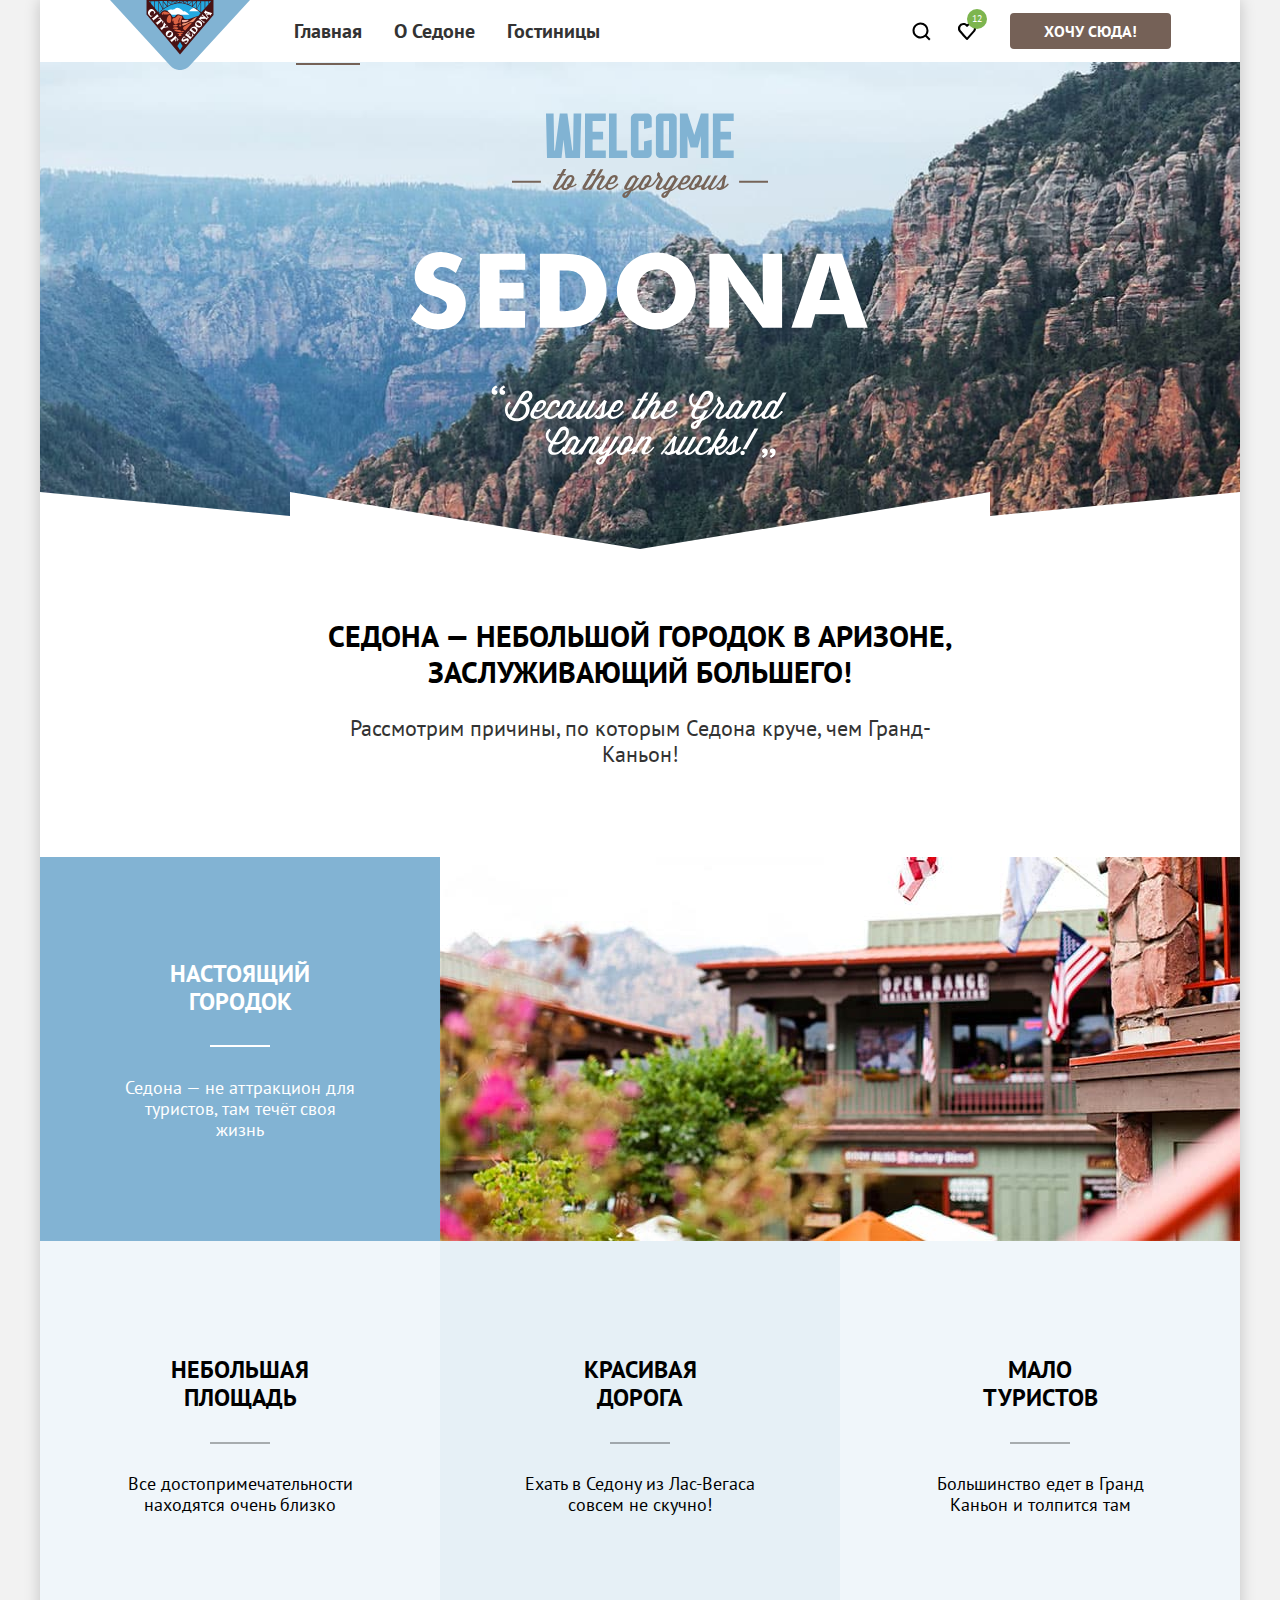
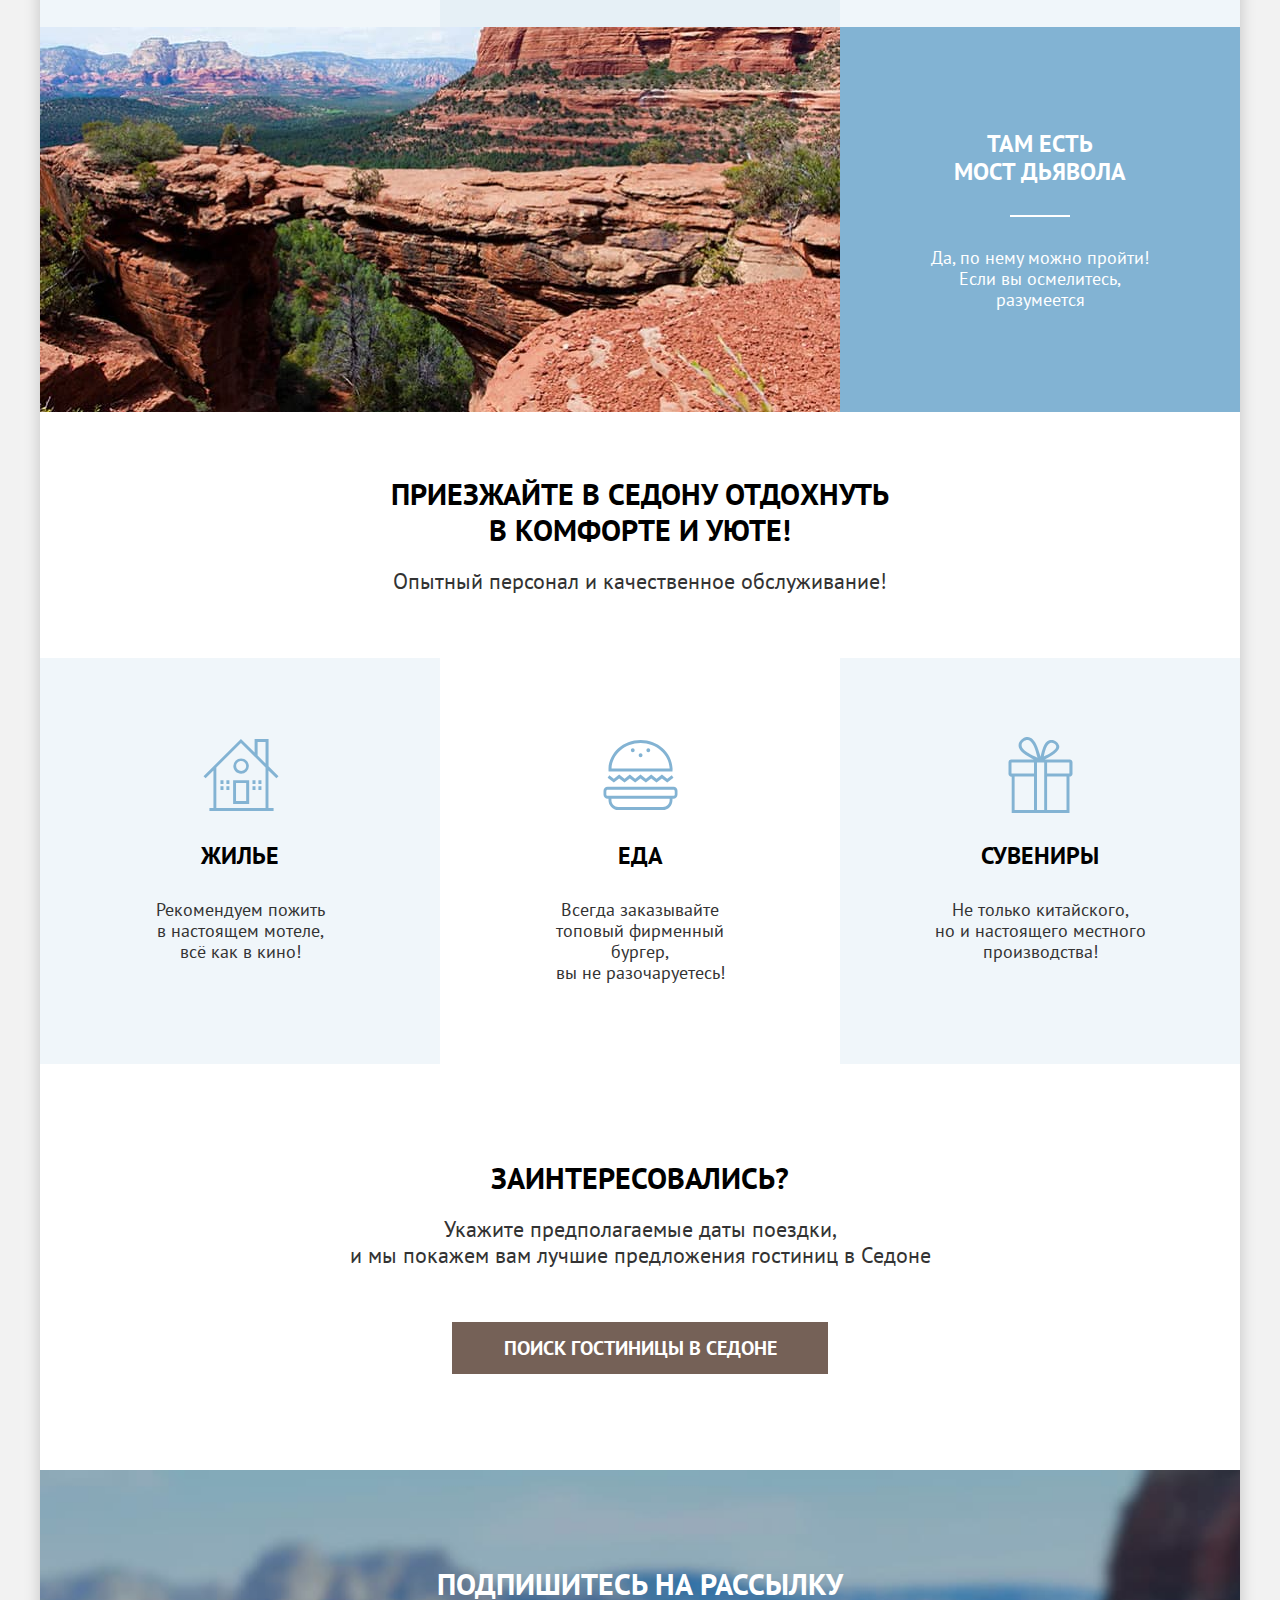
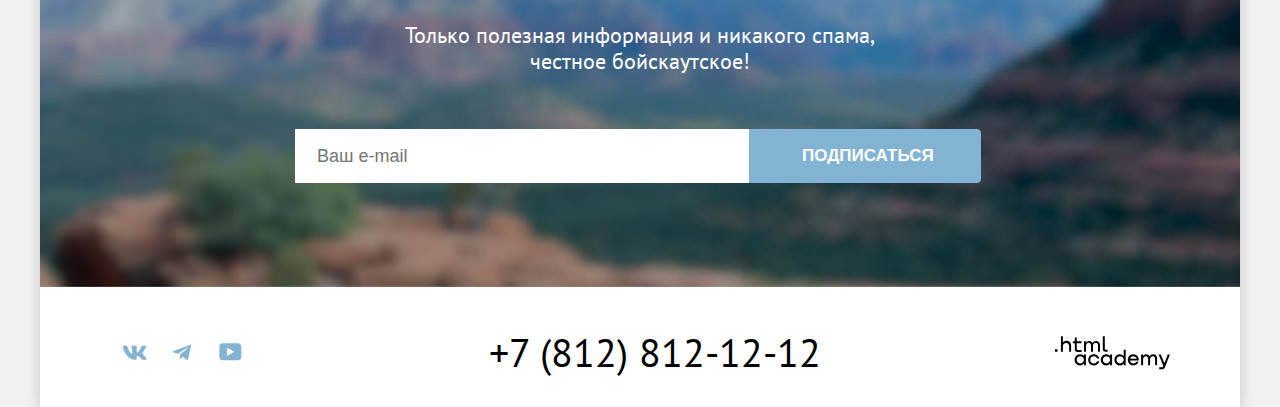
==== commit f617d09b: "Merge pull request #13 from AliceYarlykova/master" ====
--- a/index.html
+++ b/index.html
@@ -145,7 +145,6 @@
                   alt="Вид на мост дьявола.">
               </div>
             </li>
-
           </ul>
         </section>
         <!--Преимущества отелей-->
@@ -186,7 +185,6 @@
                 Не только китайского,<br>но и настоящего местного<br>производства!
               </p>
             </li>
-
           </ul>
         </section>
         <!--Поиск гостиницы-->
@@ -340,6 +338,7 @@
                   </span>
                 </button>
               </div>
+
               <label class="modal-labelchildren" for="children">
                 Дети:
               </label>
@@ -352,8 +351,9 @@
                       fill="white" />
                   </svg>
                 </button>
-                <span class="tooltip-text" role="tooltip" id="tooltip-label-date">Укажите количество детей, которые
-                  будут с вами, возраст которых от 6 до 18 лет. Дети до 6 лет размещаются бесплатно.</span>
+                <span class="tooltip-text" role="tooltip" id="tooltip-label-date">
+                  Укажите количество детей, которые будут с вами, возраст которых от 6 до 18 лет. Дети до 6 лет размещаются бесплатно.
+                </span>
               </span>
               <div class="modal-group-container">
                 <button class="modal-minus modal-counter" type="button">
@@ -369,7 +369,6 @@
                 </button>
               </div>
             </div>
-
             <button class="modal-button" type="submit">Найти</button>
           </form>
         </section>
--- a/styles/styles.css
+++ b/styles/styles.css
@@ -1,3 +1,10 @@
+/*
+* Prefixed by https://autoprefixer.github.io
+* PostCSS: v8.4.14,
+* Autoprefixer: v10.4.7
+* Browsers: > 2% and last 1 version
+*/
+
 
 @font-face {
   font-family: "PT Sans";
@@ -32,18 +39,12 @@
 
 .page-container {
   background-color: #fff;
-  -webkit-box-shadow: 0 0 15px rgb(0 0 0 / 20%);
-          box-shadow: 0 0 15px rgb(0 0 0 / 20%);
+  box-shadow: 0 0 15px rgb(0 0 0 / 20%);
   width: 1200px;
   margin: 0 auto;
   min-height: 100%;
-  display: -webkit-box;
-  display: -ms-flexbox;
-  display: flex;
-  -webkit-box-orient: vertical;
-  -webkit-box-direction: normal;
-      -ms-flex-direction: column;
-          flex-direction: column;
+  display: flex;
+  flex-direction: column;
 }
 
 /* Header */
@@ -56,33 +57,24 @@
   margin: 0 0 0 70px;
 }
 
-.link-main-page:focus {
+.link-main-page:focus-visible {
   outline-color: #81B3D3;
 }
 
 .navigation {
-  display: -webkit-box;
-  display: -ms-flexbox;
   display: flex;
   margin: 0 auto;
-  -webkit-box-align: start;
-      -ms-flex-align: start;
-          align-items: flex-start;
+  align-items: flex-start;
 }
 
 /* Navigation */
 .navigation-list {
-  display: -webkit-box;
-  display: -ms-flexbox;
-  display: flex;
-  -ms-flex-wrap: wrap;
-      flex-wrap: wrap;
+  display: flex;
+  flex-wrap: wrap;
   margin: 0 0 0 238px;
   padding: 0;
   list-style-type: none;
-  -webkit-box-align: center;
-      -ms-flex-align: center;
-          align-items: center;
+  align-items: center;
   width: 380px;
 }
 
@@ -103,18 +95,13 @@
 
 /* User navigation */
 .navigation-user {
-  display: -webkit-box;
-  display: -ms-flexbox;
-  display: flex;
-  -ms-flex-wrap: wrap;
-      flex-wrap: wrap;
+  display: flex;
+  flex-wrap: wrap;
   margin: 0 69px 0 0;
   padding: 0;
   margin-left: auto;
   list-style-type: none;
-  -webkit-box-align: center;
-      -ms-flex-align: center;
-          align-items: center;
+  align-items: center;
   max-width: 280px;
 }
 
@@ -135,7 +122,7 @@
   color: #68A2CA;
 }
 
-.navigation-link:focus {
+.navigation-link:focus-visible {
   outline-color: #81B3D3;
 }
 
@@ -158,11 +145,7 @@
   text-align: center;
   cursor: pointer;
   padding: 19px 13px;
-  margin-right: 0;
-}
-
-.navigation-userlink:focus {
-  outline-color: #81B3D3;
+  margin: 0;
 }
 
 .navigation-userlink-searching {
@@ -171,7 +154,6 @@
   height: 20px;
   background-repeat: no-repeat;
   background-position: center center;
-  margin-right: 0;
 }
 
 .navigation-userlink-favourite {
@@ -181,6 +163,9 @@
   height: 20px;
   background-repeat: no-repeat;
   background-position: center center;
+}
+
+.navigation-useritem-favourite {
   margin-right: 20px;
 }
 
@@ -188,7 +173,7 @@
   background-color: rgb(104 162 202 / 30%);
 }
 
-.navigation-userlink:focus {
+.navigation-userlink:focus-visible {
   background-color: rgb(104 162 202 / 30%);
   outline: none;
 }
@@ -213,8 +198,7 @@
   min-width: 10px;
   max-width: 25px;
   max-height: 25px;
-  -webkit-box-sizing: border-box;
-          box-sizing: border-box;
+  box-sizing: border-box;
 }
 
 .navigation-userlink-button {
@@ -234,8 +218,7 @@
   margin-top: 13px;
   margin-bottom: 13px;
   max-width: 165px;
-  -webkit-box-sizing: border-box;
-          box-sizing: border-box;
+  box-sizing: border-box;
   cursor: pointer;
 }
 
@@ -250,6 +233,12 @@
   outline: none;
 }
 
+.navigation-userlink-button:focus-visible {
+  background-color: #615048;
+  border-color: #615048;
+  outline: none;
+}
+
 .navigation-userlink-button:active {
   color: rgb(255 255 255 / 30%);
 }
@@ -257,9 +246,7 @@
 
 /* Main-page */
 .main-container {
-  -webkit-box-flex: 1;
-      -ms-flex-positive: 1;
-          flex-grow: 1;
+  flex-grow: 1;
 }
 
 .main-index {
@@ -366,30 +353,20 @@
 }
 
 .advantages-list {
-  display: -webkit-box;
-  display: -ms-flexbox;
-  display: flex;
-  -ms-flex-wrap: wrap;
-      flex-wrap: wrap;
+  display: flex;
+  flex-wrap: wrap;
   list-style-type: none;
   margin: 0;
   padding: 0;
 }
 
 .advantages-item-city {
-  display: -webkit-box;
-  display: -ms-flexbox;
   display: flex;
 }
 
 .advantages-item-bridge {
-  display: -webkit-box;
-  display: -ms-flexbox;
-  display: flex;
-  -webkit-box-orient: horizontal;
-  -webkit-box-direction: reverse;
-      -ms-flex-direction: row-reverse;
-          flex-direction: row-reverse;
+  display: flex;
+  flex-direction: row-reverse;
 }
 
 .advantages-item-city,
@@ -423,8 +400,7 @@
   padding: 0;
   height: 100%;
   width: auto;
-  -o-object-fit: contain;
-     object-fit: contain;
+  object-fit: contain;
 }
 
 /* Hotel advantages section */
@@ -456,11 +432,8 @@
 }
 
 .hotel-advantages-list {
-  display: -webkit-box;
-  display: -ms-flexbox;
-  display: flex;
-  -ms-flex-wrap: wrap;
-      flex-wrap: wrap;
+  display: flex;
+  flex-wrap: wrap;
   margin: 0;
   padding: 0;
   list-style-type: none;
@@ -591,8 +564,7 @@
   text-decoration: none;
   text-transform: uppercase;
   width: 376px;
-  -webkit-box-sizing: border-box;
-          box-sizing: border-box;
+  box-sizing: border-box;
   display: inline-block;
   cursor: pointer;
 }
@@ -603,6 +575,12 @@
 }
 
 .search-link:focus {
+  background-color: #615048;
+  border-color: #615048;
+  outline: none;
+}
+
+.search-link:focus-visible {
   background-color: #615048;
   border-color: #615048;
   outline: none;
@@ -640,11 +618,8 @@
 }
 
 .breadcrumbs {
-  display: -webkit-box;
-  display: -ms-flexbox;
-  display: flex;
-  -ms-flex-wrap: wrap;
-      flex-wrap: wrap;
+  display: flex;
+  flex-wrap: wrap;
   margin: 0;
   padding: 0;
 }
@@ -691,7 +666,12 @@
 }
 
 .breadcrumbs-link:focus {
-  color: #FFF;
+  color: rgb(255 255 255 / 60%);
+  outline: none;
+}
+
+.breadcrumbs-link:focus-visible {
+  color: rgb(255 255 255 / 60%);
   outline: none;
 }
 
@@ -702,11 +682,8 @@
 /* Фильтрация */
 .catalog-filter {
   width: 1060px;
-  display: -webkit-box;
-  display: -ms-flexbox;
-  display: flex;
-  -ms-flex-wrap: wrap;
-      flex-wrap: wrap;
+  display: flex;
+  flex-wrap: wrap;
   margin: 18px 0 50px 67px;
   padding: 0 0 38px;
 }
@@ -847,8 +824,6 @@
 }
 
 .input-container {
-  display: -webkit-box;
-  display: -ms-flexbox;
   display: flex;
 }
 
@@ -872,45 +847,13 @@
   font-weight: 700;
   font-size: 18px;
   line-height: 24px;
-  background-color: #F2F2F2;;
-  border-color: #F2F2F2;;
+  background-color: #F2F2F2;
+  border-color: #F2F2F2;
   border-radius: 4px 0 0 4px;
   margin: 0 0 44px;
   padding: 11px 0 11px 20px;
   width: 120px;
   cursor: pointer;
-}
-
-.catalog-filter-pricerange::-webkit-input-placeholder {
-  font-weight: 400;
-  font-size: 18px;
-  line-height: 24px;
-  text-align: right;
-  padding-right: 12px;
-}
-
-.catalog-filter-pricerange::-moz-placeholder {
-  font-weight: 400;
-  font-size: 18px;
-  line-height: 24px;
-  text-align: right;
-  padding-right: 12px;
-}
-
-.catalog-filter-pricerange:-ms-input-placeholder {
-  font-weight: 400;
-  font-size: 18px;
-  line-height: 24px;
-  text-align: right;
-  padding-right: 12px;
-}
-
-.catalog-filter-pricerange::-ms-input-placeholder {
-  font-weight: 400;
-  font-size: 18px;
-  line-height: 24px;
-  text-align: right;
-  padding-right: 12px;
 }
 
 .catalog-filter-pricerange::placeholder {
@@ -929,11 +872,15 @@
   outline-color: #83B3D3;
 }
 
-/* Текст введён, курсор внутри поля
-.catalog-filter-pricerange:not(:placeholder-shown) {
+.catalog-filter-pricerange:focus-visible {
+  outline-color: #83B3D3;
+}
+
+.catalog-filter-pricerange:focus:where(:not(:placeholder-shown)) {
   border: 2px solid #000000;
-}
-*/
+  outline: none;
+}
+
 
 .range-block {
   margin: 0 0 0 11px;
@@ -978,8 +925,7 @@
   padding: 0;
   width: 193px;
   border: none;
-  -webkit-box-sizing: border-box;
-          box-sizing: border-box;
+  box-sizing: border-box;
   cursor: pointer;
 }
 
@@ -996,8 +942,6 @@
 }
 
 .housing-list-sorting {
-  display: -webkit-box;
-  display: -ms-flexbox;
   display: flex;
   flex-wrap: wrap;
   width: 1060px;
@@ -1018,8 +962,6 @@
 }
 
 .housing-list-viewfilter {
-  display: -webkit-box;
-  display: -ms-flexbox;
   display: flex;
   margin: 0;
   padding: 0;
@@ -1039,7 +981,6 @@
   padding: 12px 40px 12px 15px;
   cursor: pointer;
   -webkit-appearance: none;
-      -moz-appearance: none;
           appearance: none;
 }
 
@@ -1048,6 +989,11 @@
 }
 
 .select-control:focus {
+  border: 2px solid #3F5E72;
+  outline: none;
+}
+
+.select-control:focus-visible {
   border: 2px solid #3F5E72;
   outline: none;
 }
@@ -1058,11 +1004,8 @@
 }
 
 .select-option {
-  display: -webkit-box;
-  display: -ms-flexbox;
-  display: flex;
-  -ms-flex-wrap: wrap;
-      flex-wrap: wrap;
+  display: flex;
+  flex-wrap: wrap;
   width: 292px;
   font-weight: 400;
   font-size: 18px;
@@ -1071,8 +1014,6 @@
 }
 
 .viewcards-list {
-  display: -webkit-box;
-  display: -ms-flexbox;
   display: flex;
   margin: 0;
   padding: 0;
@@ -1090,15 +1031,9 @@
 }
 
 .viewcards-grid-toggle {
-  display: -webkit-box;
-  display: -ms-flexbox;
-  display: flex;
-  -webkit-box-align: center;
-      -ms-flex-align: center;
-          align-items: center;
-  -webkit-box-pack: center;
-      -ms-flex-pack: center;
-          justify-content: center;
+  display: flex;
+  align-items: center;
+  justify-content: center;
   width: 14px;
   height: 14px;
   padding: 14px;
@@ -1116,15 +1051,19 @@
   outline: none;
 }
 
+.viewcards-item:focus-visible {
+  border: 2px solid #68A2CA;
+  border-radius: 4px;
+  outline: none;
+}
+
 .viewcards-item:active {
   border: 2px solid #000;
   border-radius: 4px;
 }
 
 .product-list {
-  display: -ms-grid;
   display: grid;
-  -ms-grid-columns: 340px 18px 340px 18px 340px;
   grid-template-columns: repeat(3, 340px);
   gap: 20px;
   margin: 0;
@@ -1135,62 +1074,39 @@
 }
 
 .product-card {
-  -webkit-box-sizing: border-box;
-          box-sizing: border-box;
+  box-sizing: border-box;
   margin: 0;
   padding: 20px;
   border: 1px solid #E6E6E6;
 }
 
 .housingtype-price {
-  display: -webkit-box;
-  display: -ms-flexbox;
-  display: flex;
-  -ms-flex-wrap: wrap;
-      flex-wrap: wrap;
-  -webkit-box-pack: justify;
-      -ms-flex-pack: justify;
-          justify-content: space-between;
-  -webkit-box-align: center;
-      -ms-flex-align: center;
-          align-items: center;
+  display: flex;
+  flex-wrap: wrap;
+  justify-content: space-between;
+  align-items: center;
   margin: 0 0 15px;
   padding: 0;
   width: 300px;
-  -webkit-box-sizing: border-box;
-          box-sizing: border-box;
+  box-sizing: border-box;
 }
 
 .housingtype-button {
-  display: -webkit-box;
-  display: -ms-flexbox;
-  display: flex;
-  -ms-flex-wrap: wrap;
-      flex-wrap: wrap;
-  -webkit-box-pack: justify;
-      -ms-flex-pack: justify;
-          justify-content: space-between;
-  -webkit-box-align: center;
-      -ms-flex-align: center;
-          align-items: center;
+  display: flex;
+  flex-wrap: wrap;
+  justify-content: space-between;
+  align-items: center;
   margin: 0 0 1px;
   padding: 0;
   width: 300px;
-  -webkit-box-sizing: border-box;
-          box-sizing: border-box;
+  box-sizing: border-box;
 }
 
 .housingtype-rating {
-  display: -webkit-box;
-  display: -ms-flexbox;
   display: flex;
   gap: 20px;
-  -webkit-box-pack: justify;
-      -ms-flex-pack: justify;
-          justify-content: space-between;
-  -webkit-box-align: center;
-      -ms-flex-align: center;
-          align-items: center;
+  justify-content: space-between;
+  align-items: center;
   margin: -11px 0 -16px;
   padding: 0;
   width: 300px;
@@ -1231,12 +1147,17 @@
   outline-color: #81B3D3;
 }
 
+.product-card-link:focus-visible {
+  outline-color: #81B3D3;
+}
+
 .product-card-image {
   display: block;
   margin: 0 auto;
 }
 
 .product-card-title {
+  width: 300px;
   color: #000;
   font-weight: 700;
   font-size: 24px;
@@ -1284,8 +1205,7 @@
 }
 
 .product-card-image {
-  -o-object-fit: contain;
-    object-fit: contain;
+  object-fit: contain;
 }
 
 /* Catalog button */
@@ -1303,17 +1223,22 @@
   width: 191px;
   padding: 4px 51px;
   margin-bottom: 32px;
-  -webkit-box-sizing: border-box;
-          box-sizing: border-box;
+  box-sizing: border-box;
   cursor: pointer;
   display: inline-block;
 }
 
 .button-add:hover {
   background-color: #68A2CA;
+  border: 4px solid #68A2CA;
 }
 
 .button-add:focus {
+  background-color: #68A2CA;
+  outline: none;
+}
+
+.button-add:focus-visible {
   background-color: #68A2CA;
   outline: none;
 }
@@ -1340,8 +1265,7 @@
   margin-bottom: 10px;
   background-color: rgb(28 28 28 / 0%);
   border: rgb(28 28 28 / 0%);
-  -webkit-box-sizing: border-box;
-          box-sizing: border-box;
+  box-sizing: border-box;
   cursor: pointer;
   display: inline-block;
 }
@@ -1353,6 +1277,11 @@
 }
 
 .button-delete:focus {
+  border: 3px solid #83B3D3;
+  outline: none;
+}
+
+.button-delete:focus-visible {
   border: 3px solid #83B3D3;
   outline: none;
 }
@@ -1379,8 +1308,7 @@
   padding: 8px 26px;
   border-radius: 4px;
   max-width: 140px;
-  -webkit-box-sizing: border-box;
-          box-sizing: border-box;
+  box-sizing: border-box;
   cursor: pointer;
   display: inline-block;
   margin-right: 20px;
@@ -1393,6 +1321,12 @@
 }
 
 .button-additional:focus {
+  background-color: #615048;
+  border-color: #615048;
+  outline: none;
+}
+
+.button-additional:focus-visible {
   background-color: #615048;
   border-color: #615048;
   outline: none;
@@ -1413,8 +1347,7 @@
   padding: 8px 20px;
   border-radius: 4px;
   max-width: 152px;
-  -webkit-box-sizing: border-box;
-          box-sizing: border-box;
+  box-sizing: border-box;
   cursor: pointer;
   display: inline-block;
   margin-bottom: 16px;
@@ -1425,6 +1358,11 @@
 }
 
 .button-favourite:focus {
+  background-color: #68A2CA;
+  outline: none;
+}
+
+.button-favourite:focus-visible {
   background-color: #68A2CA;
   outline: none;
 }
@@ -1437,8 +1375,7 @@
   background-color: #7DB54F;
   padding: 8px 18px;
   border-radius: 4px;
-  -webkit-box-sizing: border-box;
-          box-sizing: border-box;
+  box-sizing: border-box;
   cursor: pointer;
   display: inline-block;
   margin-bottom: 16px;
@@ -1453,17 +1390,19 @@
   outline: none;
 }
 
+.selected:focus-visible {
+  background-color: #6C9E42;
+  outline: none;
+}
+
 .selected:active {
   color: rgb(255 255 255 / 30%);
 }
 
 /* Pagination */
 .pagination {
-  display: -webkit-box;
-  display: -ms-flexbox;
-  display: flex;
-  -ms-flex-wrap: wrap;
-      flex-wrap: wrap;
+  display: flex;
+  flex-wrap: wrap;
   margin: 0 0 60px;
   padding: 0;
   width: 1060px;
@@ -1485,8 +1424,7 @@
   cursor: pointer;
   min-height: 60px;
   min-width: 60px;
-  -webkit-box-sizing: border-box;
-          box-sizing: border-box;
+  box-sizing: border-box;
   text-align: center;
 }
 
@@ -1495,6 +1433,12 @@
 }
 
 .pagination-link:focus {
+  background-color: #68A2CA;
+  border-color: #68A2CA;
+  outline: none;
+}
+
+.pagination-link:focus-visible {
   background-color: #68A2CA;
   border-color: #68A2CA;
   outline: none;
@@ -1518,8 +1462,7 @@
   display: inline-block;
   min-height: 60px;
   min-width: 60px;
-  -webkit-box-sizing: border-box;
-          box-sizing: border-box;
+  box-sizing: border-box;
   text-align: center;
 }
 
@@ -1569,11 +1512,8 @@
 }
 
 .footer-subscription-form {
-  display: -webkit-box;
-  display: -ms-flexbox;
-  display: flex;
-  -ms-flex-wrap: wrap;
-      flex-wrap: wrap;
+  display: flex;
+  flex-wrap: wrap;
   width: 690px;
   margin: 0 auto;
 }
@@ -1593,7 +1533,8 @@
   text-align: center;
   color: #fff;
   background-color: #82B3D3;
-  border: none;
+  border: 1px solid #82B3D3;
+  border-radius: 0 4px 4px 0;
   text-decoration: none;
   text-transform: uppercase;
   font-weight: 700;
@@ -1603,8 +1544,7 @@
   margin-right: 4px;
   margin-bottom: 10px;
   width: 232px;
-  -webkit-box-sizing: border-box;
-          box-sizing: border-box;
+  box-sizing: border-box;
   display: inline-block;
   cursor: pointer;
 }
@@ -1618,23 +1558,21 @@
   outline: none;
 }
 
+.footer-subscription-button:focus-visible {
+  background-color: #68A2CA;
+  outline: none;
+}
+
 .footer-subscription-button:active {
   color: rgb(255 255 255 / 30%);
 }
 
 /* Social */
 .footer-social {
-  display: -webkit-box;
-  display: -ms-flexbox;
-  display: flex;
-  -webkit-box-align: center;
-      -ms-flex-align: center;
-          align-items: center;
-  -webkit-box-pack: justify;
-      -ms-flex-pack: justify;
-          justify-content: space-between;
-  -ms-flex-wrap: wrap;
-      flex-wrap: wrap;
+  display: flex;
+  align-items: center;
+  justify-content: space-between;
+  flex-wrap: wrap;
   margin: 0 auto;
   width: 1060px;
   padding: 45px 0 35px;
@@ -1646,14 +1584,9 @@
 }
 
 .footer-social-list {
-  display: -webkit-box;
-  display: -ms-flexbox;
-  display: flex;
-  -ms-flex-wrap: wrap;
-      flex-wrap: wrap;
-  -webkit-box-align: start;
-      -ms-flex-align: start;
-          align-items: flex-start;
+  display: flex;
+  flex-wrap: wrap;
+  align-items: flex-start;
   margin: 0;
   padding: 0;
   width: 160px;
@@ -1661,12 +1594,8 @@
 }
 
 .footer-social-link {
-  display: -webkit-box;
-  display: -ms-flexbox;
-  display: flex;
-  -webkit-box-align: center;
-      -ms-flex-align: center;
-          align-items: center;
+  display: flex;
+  align-items: center;
   position: relative;
   padding: 20px 24px;
   margin: 0;
@@ -1693,18 +1622,18 @@
   outline: none;
 }
 
+.footer-social-link:focus-visible .footer-social-icon {
+  fill: #68A2CA;
+  outline: none;
+}
+
 .footer-social-link:active .footer-social-icon {
   fill: rgb(104 162 202 / 30%);
 }
 
 .footer-company-phones {
-  display: -webkit-box;
-  display: -ms-flexbox;
-  display: flex;
-  -webkit-box-orient: vertical;
-  -webkit-box-direction: normal;
-      -ms-flex-flow: column wrap;
-          flex-flow: column wrap;
+  display: flex;
+  flex-flow: column wrap;
   margin: 0 16px 0 0;
 }
 
@@ -1730,6 +1659,11 @@
   outline: none;
 }
 
+.footer-company-phone:focus-visible {
+  color: #756157;
+  outline: none;
+}
+
 .footer-company-phone:active {
   color: rgb(117 97 87 / 30%);
 }
@@ -1751,6 +1685,11 @@
 }
 
 .htmlacademy-icon:focus {
+  fill: #756157;
+  outline: none;
+}
+
+.htmlacademy-icon:focus-visible {
   fill: #756157;
   outline: none;
 }
@@ -1799,11 +1738,9 @@
   margin: auto;
   padding: 64px 70px;
   background-color: #FFF;
-  -webkit-box-sizing: border-box;
-          box-sizing: border-box;
+  box-sizing: border-box;
   width: 717px;
-  -webkit-box-shadow: 0 25px 50px rgb(0 0 0 / 15%);
-          box-shadow: 0 25px 50px rgb(0 0 0 / 15%);
+  box-shadow: 0 25px 50px rgb(0 0 0 / 15%);
   border-radius: 30px;
 }
 
@@ -1837,6 +1774,11 @@
   outline: 3px solid #83B3D3;
 }
 
+.modal-close-button:focus-visible {
+  background-color: #E6E6E6;
+  outline: 3px solid #83B3D3;
+}
+
 .modal-close-button:active .modal-close-buttonsvg  {
   fill:#000;
   opacity: 0.3;
@@ -1854,41 +1796,25 @@
 }
 
 .modal-form {
-  display: -webkit-box;
-  display: -ms-flexbox;
-  display: flex;
-  -webkit-box-orient: vertical;
-  -webkit-box-direction: normal;
-      -ms-flex-flow: column wrap;
-          flex-flow: column wrap;
-  -webkit-box-pack: justify;
-      -ms-flex-pack: justify;
-          justify-content: space-between;
+  display: flex;
+  flex-flow: column wrap;
+  justify-content: space-between;
   width: 577px;
   margin: 0;
-  -webkit-box-sizing: border-box;
-          box-sizing: border-box;
-}
-
+  box-sizing: border-box;
+}
 
 .field-groupin {
   position: relative;
   margin: 0;
   padding: 0;
-  display: -webkit-box;
-  display: -ms-flexbox;
-  display: flex;
-  -webkit-box-pack: justify;
-      -ms-flex-pack: justify;
-          justify-content: space-between;
+  display: flex;
 }
 
 .field-groupout {
   position: relative;
   margin: 0;
   padding: 0;
-  display: -webkit-box;
-  display: -ms-flexbox;
   display: flex;
 }
 
@@ -1898,7 +1824,6 @@
   line-height: 24px;
   font-weight: 700;
   width: 125px;
-  display: block;
 }
 
 .modal-field-error {
@@ -1932,8 +1857,7 @@
   margin: 0;
   padding: 12px 0 12px 20px;
   border: none;
-  -webkit-box-sizing: border-box;
-          box-sizing: border-box;
+  box-sizing: border-box;
   background-color: #F2F2F2;
   background-image: url("../images/main/date.svg");
   background-repeat: no-repeat;
@@ -1951,24 +1875,25 @@
   outline-color: #83B3D3;
 }
 
-/* Текст введён, курсор внутри поля
-.modal-field:not(:placeholder-shown)
-  border: 2px solid #000000;
-}
-
-.modal-square:not(:placeholder-shown) {
-  border: 2px solid #000000;
-} */
-
+.modal-field:focus:where(:not(:placeholder-shown)) {
+  border: 2px solid #000;
+  outline: none;
+}
+
+.modal-square:focus:where(:not(:placeholder-shown)) {
+  border: 2px solid #000;
+  outline: none;
+}
 
 .modal-field:focus-visible {
   outline: 2px solid #000;
 }
 
+.modal-square:focus-visible {
+  outline: 2px solid #000;
+}
 
 .field-group {
-  display: -webkit-box;
-  display: -ms-flexbox;
   display: flex;
   margin-bottom: 11px;
 }
@@ -1978,8 +1903,9 @@
   line-height: 24px;
   font-weight: 700;
   text-align: center;
-  margin: 10px 45px 0 0;
-  padding: 0;
+  margin: 10px 83px 0 0;
+  padding: 0;
+  width: 55px;
 }
 
 .modal-labelchildren {
@@ -1987,13 +1913,12 @@
   line-height: 24px;
   font-weight: 700;
   text-align: center;
-  margin: 10px 83px 0 89px;
-  padding: 0;
+  margin: 10px 79px 0 84px;
+  padding: 0;
+  width: 55px;
 }
 
 .modal-group-container {
-  display: -webkit-box;
-  display: -ms-flexbox;
   display: flex;
   width: 110px;
   margin: 0 0 35px;
@@ -2008,8 +1933,7 @@
   margin: 0;
   padding: 14px 10px;
   width: 31px;
-  -webkit-box-sizing: border-box;
-          box-sizing: border-box;
+  box-sizing: border-box;
   background-color: #F2F2F2;
   border: none;
   cursor: pointer;
@@ -2064,6 +1988,15 @@
   outline: none;
 }
 
+.modal-minus:focus-visible {
+  background-image: url("../images/main/button-minusdark.svg");
+  background-repeat: no-repeat;
+  background-position:  center center;
+  border: 3px solid #82B3D3;
+  border-radius: 4px;
+  outline: none;
+}
+
 .modal-plus:focus {
   background-image: url("../images/main/button-plusdark.svg");
   background-repeat: no-repeat;
@@ -2073,6 +2006,15 @@
   outline: none;
 }
 
+.modal-plus:focus-visible {
+  background-image: url("../images/main/button-plusdark.svg");
+  background-repeat: no-repeat;
+  background-position:  center center;
+  border: 3px solid #82B3D3;
+  border-radius: 4px;
+  outline: none;
+}
+
 .modal-plus:active {
   background-image: url("../images/main/button-plus.svg");
   background-repeat: no-repeat;
@@ -2107,8 +2049,7 @@
   line-height: 24px;
   padding: 18px 50px;
   margin: 0;
-  -webkit-box-sizing: border-box;
-          box-sizing: border-box;
+  box-sizing: border-box;
   display: inline-block;
   cursor: pointer;
 }
@@ -2118,6 +2059,11 @@
 }
 
 .modal-button:focus {
+  background-color: #68A2CA;
+  outline: none;
+}
+
+.modal-button:focus-visible {
   background-color: #68A2CA;
   outline: none;
 }
@@ -2172,9 +2118,7 @@
   top: 30%;
   margin-top: 0;
   left: 5%;
-  -webkit-transform: translateX(-50%);
-      -ms-transform: translateX(-50%);
-          transform: translateX(-50%);
+  transform: translateX(-50%);
   z-index: 1;
   display: none;
 }
@@ -2198,9 +2142,6 @@
 }
 
 
-
 .modal-container-open {
-  display: -webkit-box;
-  display: -ms-flexbox;
-  display: flex;
-}
+  display: flex;
+}
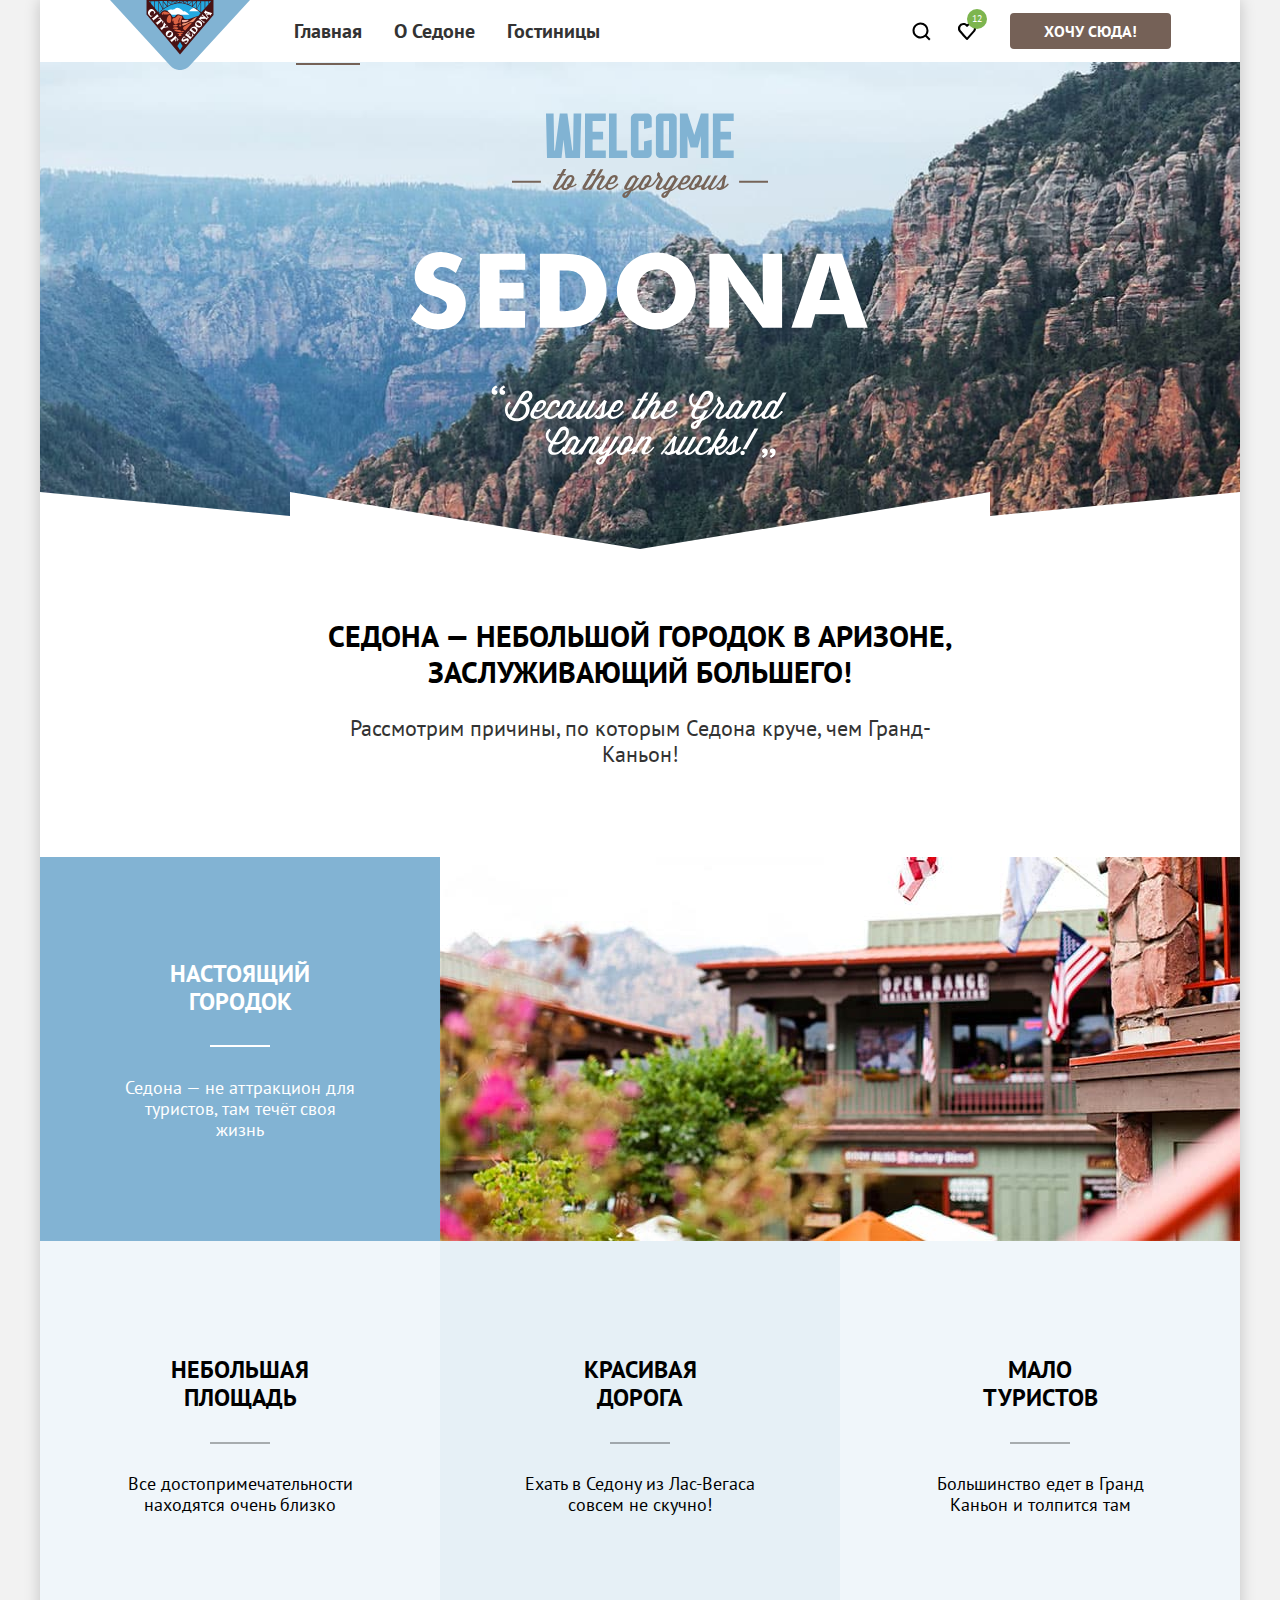
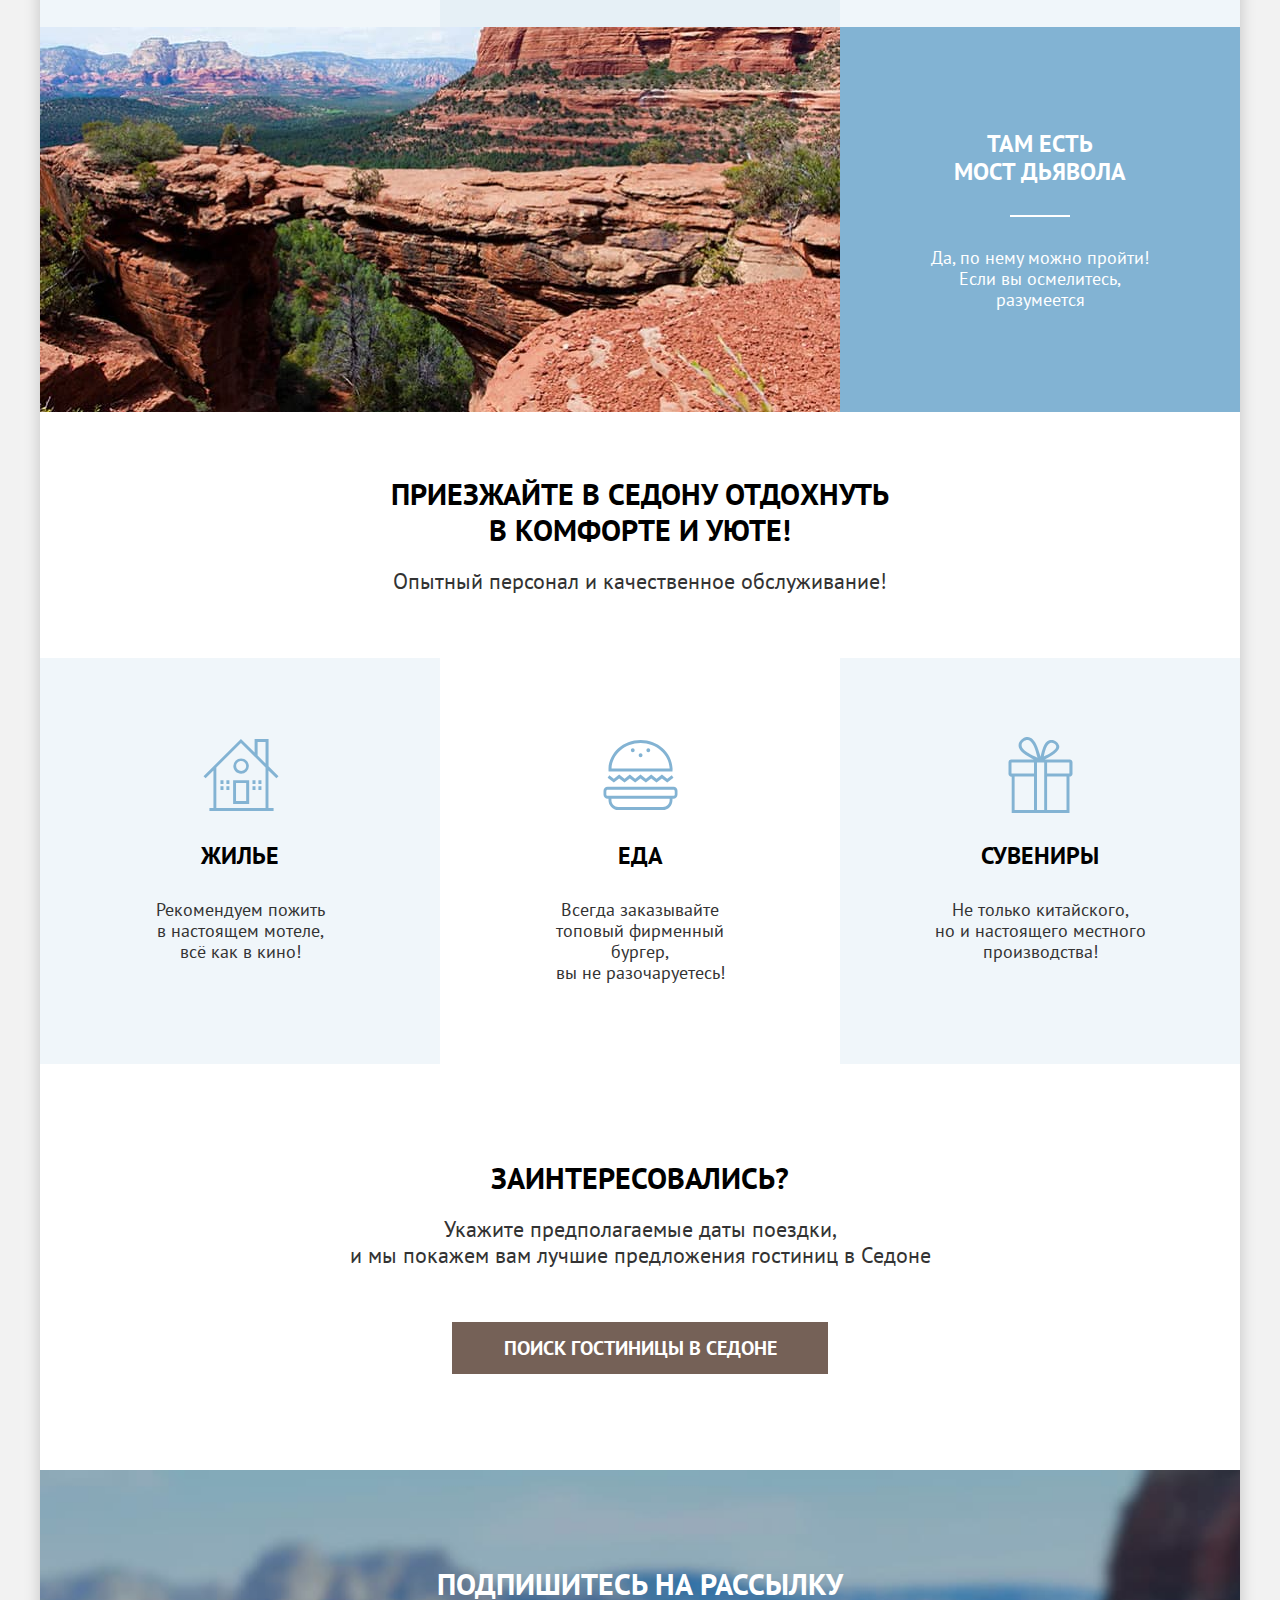
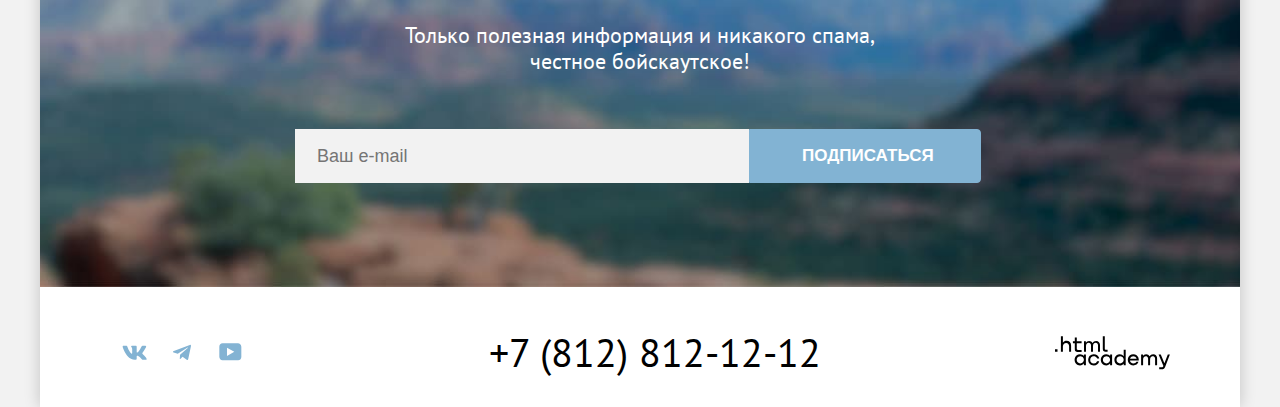
==== commit 2802d3a5: "добавляет фон для формы, редактирует название картиноr, добавляет label" ====
--- a/index.html
+++ b/index.html
@@ -97,7 +97,7 @@
                 </p>
               </div>
               <div class="advantages-nature">
-                <img class="nature" src="images/main/advantages-photo1.jpg" width="800" height="385"
+                <img class="nature" src="images/main/advantages-photo-1.jpg" width="800" height="385"
                   alt="Вид двухэтажного дома среди деревьев.">
               </div>
             </li>
@@ -141,7 +141,7 @@
                 </p>
               </div>
               <div class="advantages-nature">
-                <img class="nature" src="images/main/advantages-photo2.jpg" width="800" height="385"
+                <img class="nature" src="images/main/advantages-photo-2.jpg" width="800" height="385"
                   alt="Вид на мост дьявола.">
               </div>
             </li>
@@ -217,7 +217,7 @@
             Только полезная информация и никакого спама, честное бойскаутское!
           </p>
           <form class="footer-subscription-form" action="https://echo.htmlacademy.ru/" method="post">
-            <label class="visually-hidden">
+            <label class="visually-hidden" for="footer-subscription-email">
               Ваш e-mail.
             </label>
             <input class="field" placeholder="Ваш e-mail" type="email" name="footer-subscription-email"
--- a/styles/styles.css
+++ b/styles/styles.css
@@ -866,6 +866,8 @@
 
 .catalog-filter-pricerange:hover {
   color: #000;
+  background-color: #E6E6E6;
+  border-color: #E6E6E6;
 }
 
 .catalog-filter-pricerange:focus {
@@ -1527,6 +1529,7 @@
   margin-bottom: 10px;
   padding: 14px 0 14px 22px;
   border: none;
+  background-color: #F2F2F2;
 }
 
 .footer-subscription-button {
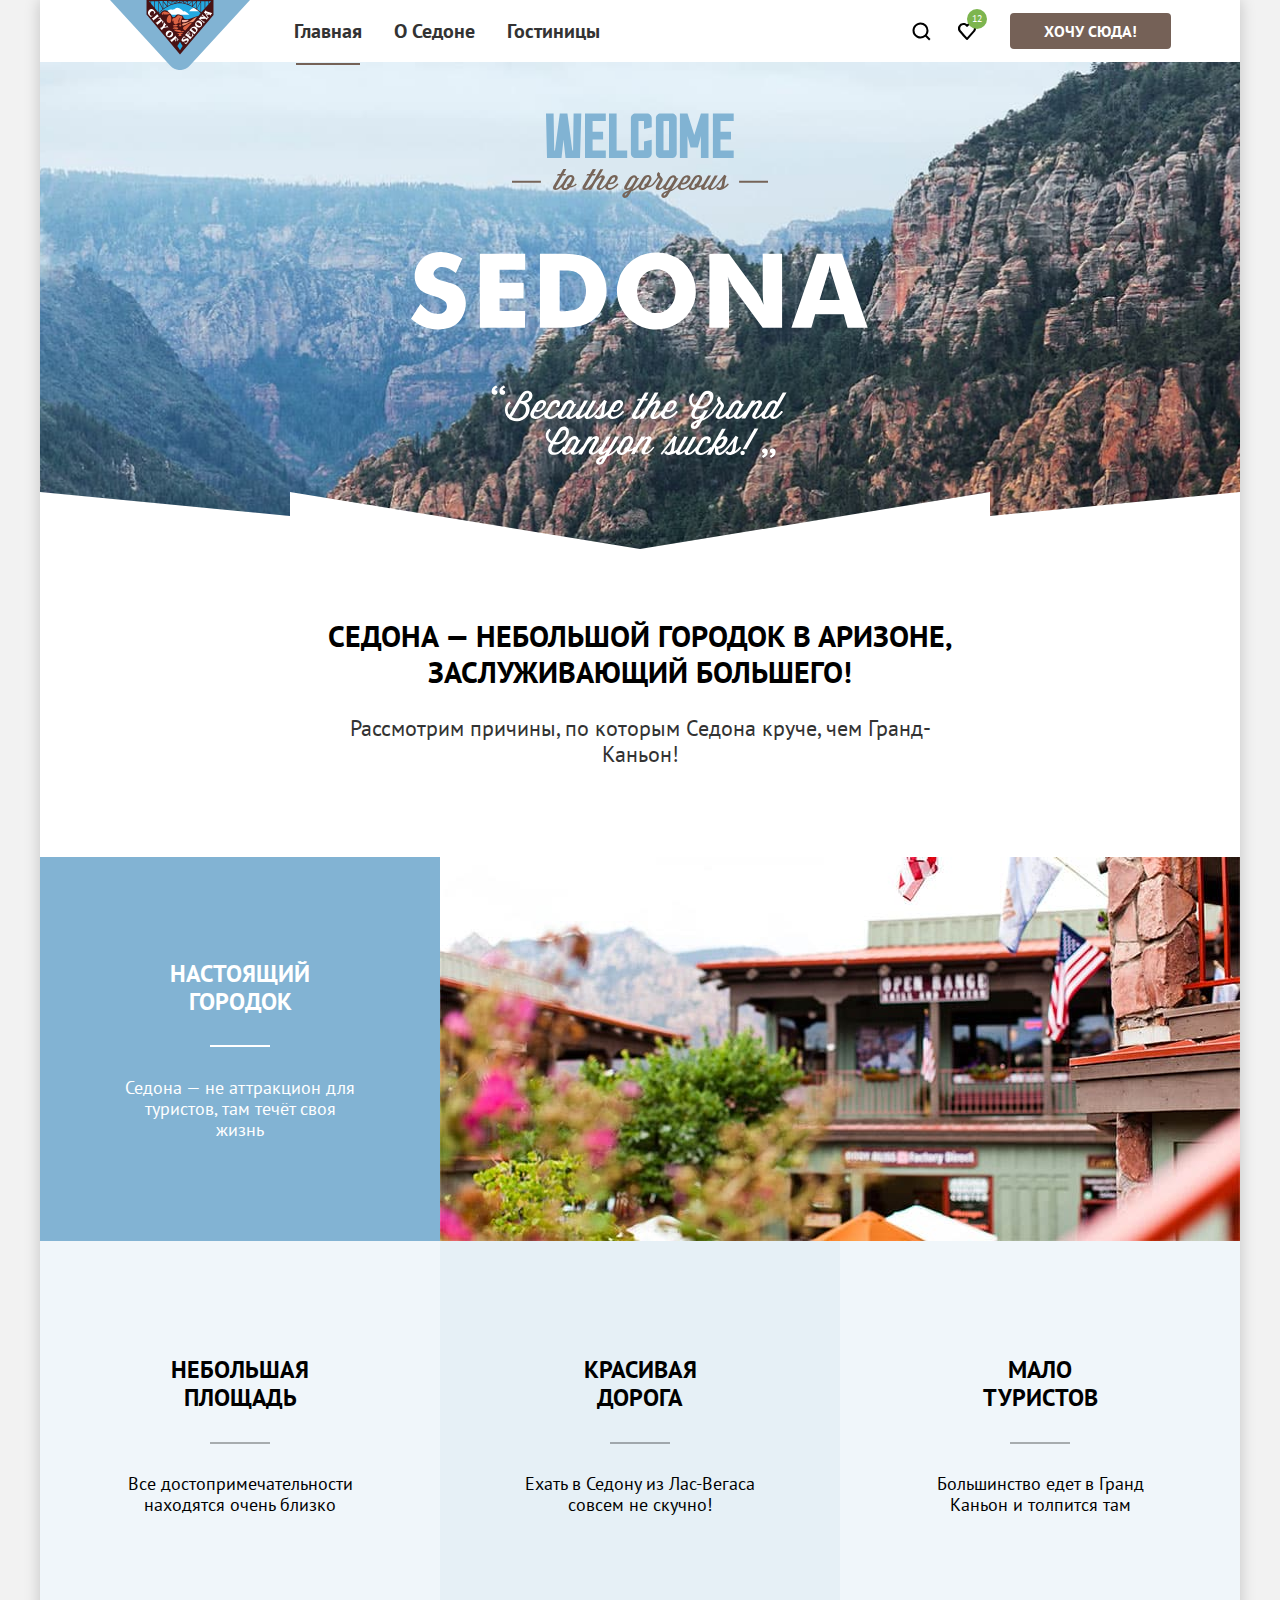
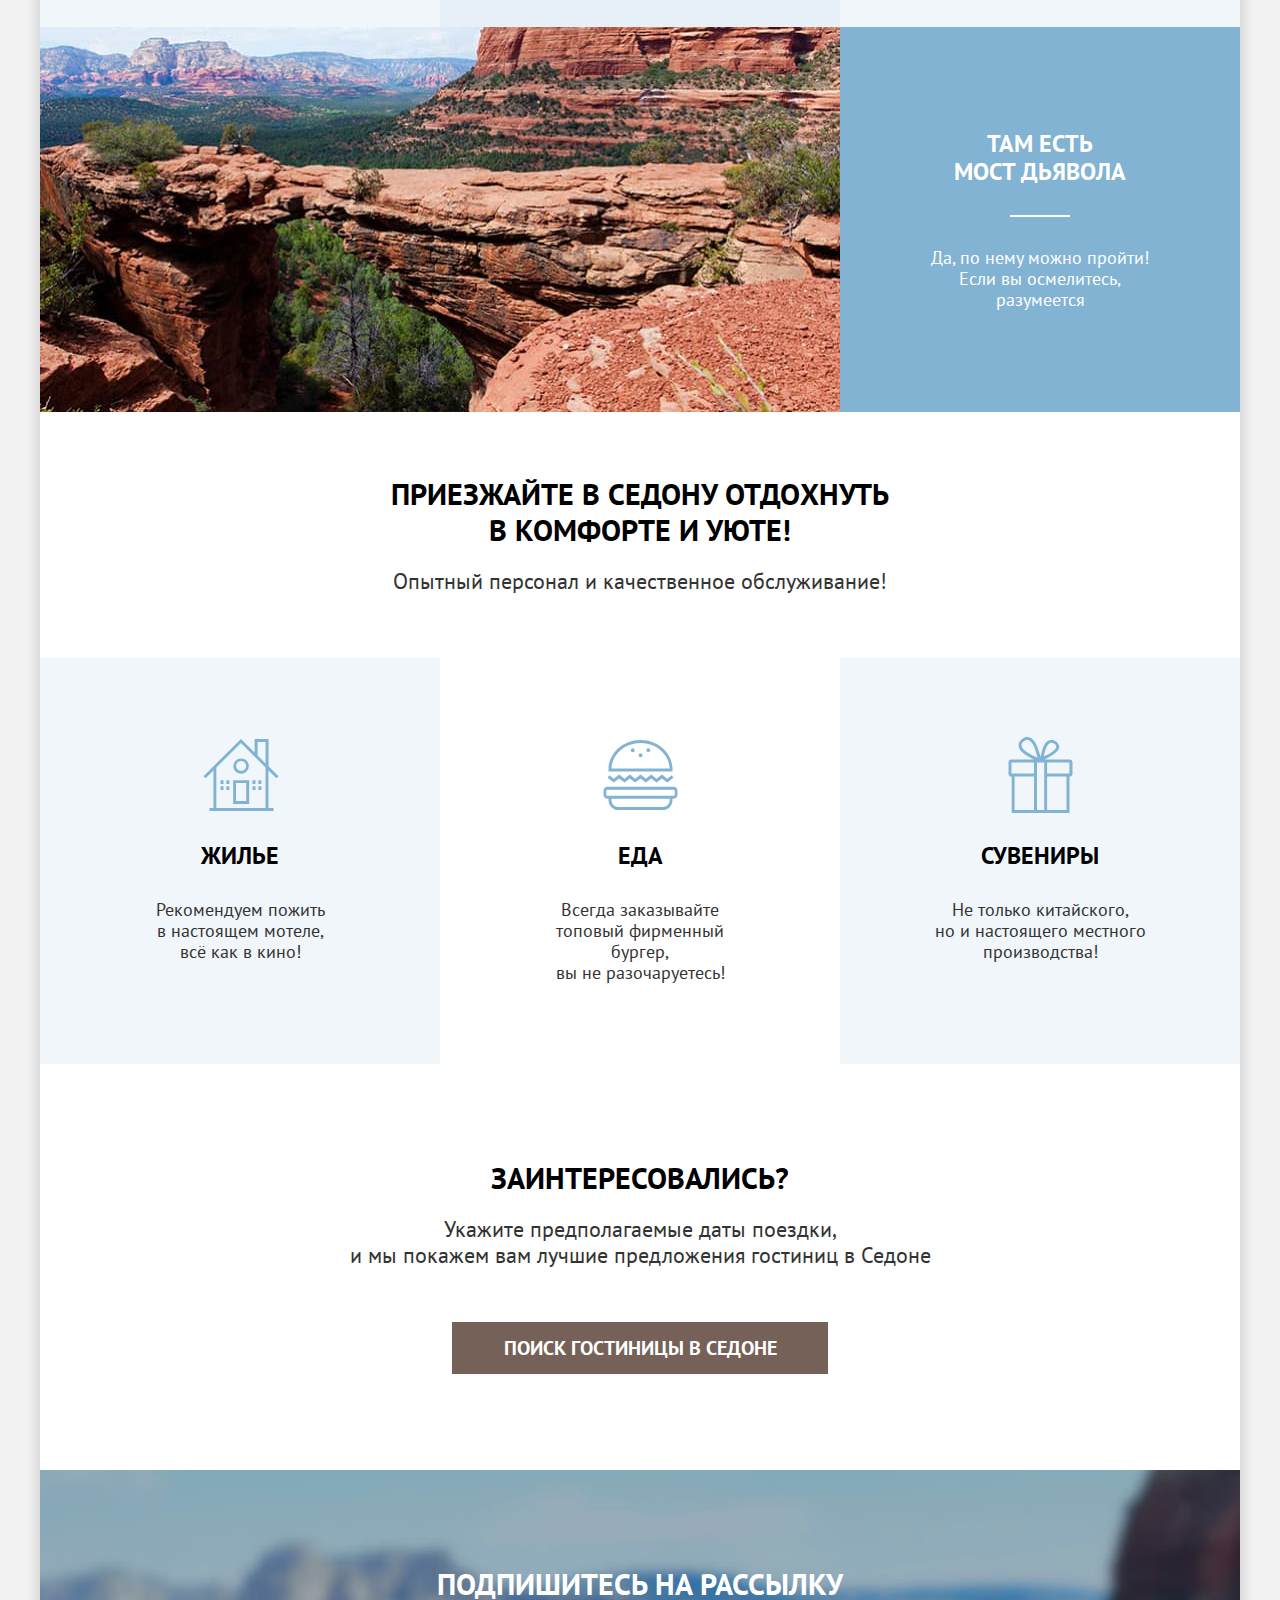
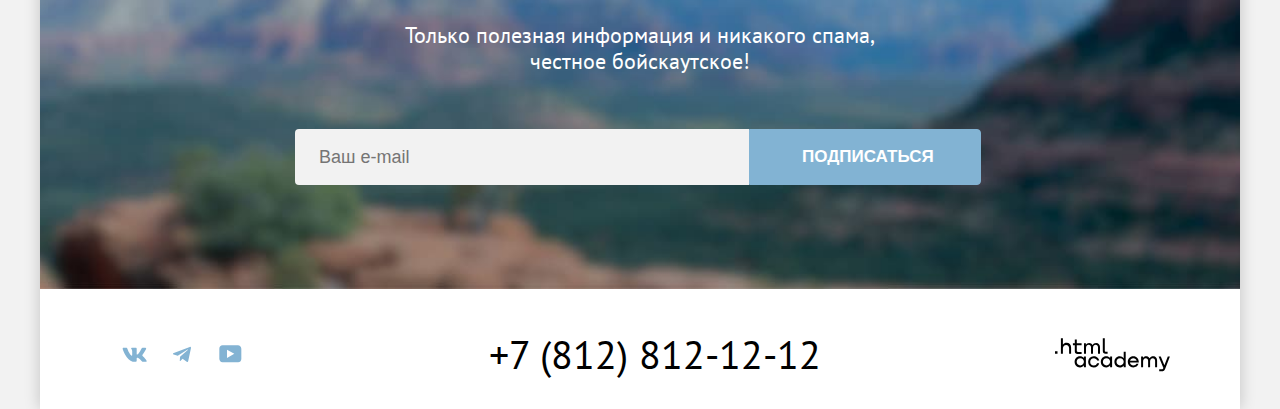
==== commit 4377913a: "Merge pull request #15 from AliceYarlykova/master" ====
--- a/index.html
+++ b/index.html
@@ -16,7 +16,7 @@
       <header class="page-header">
         <nav class="navigation">
           <a class="link-main-page" href="#">
-            <img class="logo" src="images/logo.svg" width="140" height="70" alt="Фавикон-логотип Седона.">
+            <img class="logo" src="images/logo.svg" width="140" height="70" alt="Логотип города Седона.">
           </a>
           <!--Навигация по сайту-->
           <ul class="navigation-list">
--- a/styles/styles.css
+++ b/styles/styles.css
@@ -1,11 +1,3 @@
-/*
-* Prefixed by https://autoprefixer.github.io
-* PostCSS: v8.4.14,
-* Autoprefixer: v10.4.7
-* Browsers: > 2% and last 1 version
-*/
-
-
 @font-face {
   font-family: "PT Sans";
   font-style: normal;
@@ -33,12 +25,12 @@
   font-family: "PT Sans", sans-serif;
   font-size: 22px;
   line-height: 26px;
-  color: #333;
+  color: #333333;
   background-color: #f2f2f2;
 }
 
 .page-container {
-  background-color: #fff;
+  background-color: #ffffff;
   box-shadow: 0 0 15px rgb(0 0 0 / 20%);
   width: 1200px;
   margin: 0 auto;
@@ -58,7 +50,7 @@
 }
 
 .link-main-page:focus-visible {
-  outline-color: #81B3D3;
+  outline-color: #81b3d3;
 }
 
 .navigation {
@@ -119,11 +111,11 @@
 }
 
 .navigation-link:hover {
-  color: #68A2CA;
+  color: #68a2ca;
 }
 
 .navigation-link:focus-visible {
-  outline-color: #81B3D3;
+  outline-color: #81b3d3;
 }
 
 .navigation-link:active {
@@ -140,7 +132,7 @@
   font-weight: 700;
   font-size: 20px;
   line-height: 24px;
-  color: #333;
+  color: #333333;
   text-decoration: none;
   text-align: center;
   cursor: pointer;
@@ -189,10 +181,10 @@
   font-weight: 400;
   font-size: 10px;
   line-height: 10px;
-  color: #FFF;
+  color: #ffffff;
   text-align: center;
   text-decoration: none;
-  background: #7DB54F;
+  background: #7db54f;
   border-radius: 50%;
   padding: 5px;
   min-width: 10px;
@@ -208,7 +200,7 @@
   line-height: 20px;
   font-family: inherit;
   text-align: center;
-  color: #fff;
+  color: #ffffff;
   background-color: #756157;
   border-color: #756157;
   border-radius: 4px;
@@ -251,7 +243,7 @@
 
 .main-index {
   color: #000;
-  background-color: #FFF;
+  background-color: #ffffff;
 }
 
 /* Welcome section */
@@ -340,7 +332,7 @@
   left: 56px;
   width: 60px;
   height: 2px;
-  background-color: #FFF;
+  background-color: #ffffff;
   content: "";
 }
 
@@ -371,21 +363,21 @@
 
 .advantages-item-city,
 .advantages-item-bridge {
-  background-color: #82B3D3;
+  background-color: #82b3d3;
 }
 
 .advantages-item-square,
 .advantages-item-tourists {
-  background-color: #83B3D31F;
+  background-color: #83b3d31f;
 }
 
 .advantages-item-road {
-  background-color: #83B3D333;
+  background-color: #83b3d333;
 }
 
 .advantages-description-white,
 .white-advantages-title {
-  color: #FFF;
+  color: #ffffff;
 }
 
 .advantages-nature {
@@ -558,7 +550,7 @@
   margin-bottom: 10px;
   font-family: inherit;
   text-align: center;
-  color: #fff;
+  color: #ffffff;
   background-color: #756157;
   border-color: #756157;
   text-decoration: none;
@@ -596,7 +588,7 @@
 /* Inner navigation */
 .catalog-header {
   width: 1200px;
-  color: #FFF;
+  color: #ffffff;
   background-image: url("../images/catalog/catalog-background.jpg");
   background-size: cover;
   background-repeat: no-repeat;
@@ -656,7 +648,7 @@
 }
 
 .breadcrumbs-link {
-  color: #FFF;
+  color: #ffffff;
   cursor: pointer;
   padding: 0 3px 6px 0;
 }
@@ -756,9 +748,9 @@
   left: 1px;
   width: 20px;
   height: 20px;
-  border: 1px solid #FFF;
+  border: 1px solid #ffffff;
   border-radius: 4px;
-  background-color: #fff;
+  background-color: #ffffff;
 }
 
 .control:hover .control-mark {
@@ -770,12 +762,25 @@
   opacity: 0.6;
 }
 
+.control:focus-visible {
+  outline: none;
+}
+
+.control-input:focus ~ .control-mark {
+  outline: 3px solid #68A2CA;
+  border-radius: 4px;
+}
+
+.control:focus-visible .control-mark {
+  outline: none;
+  border: 3px solid #68A2CA;
+  border-radius: 4px;
+}
+
 .control:focus .control-mark {
-  color: #FFF;
-  border: 1px solid #68A2CA;
+  outline: none;
+  border: 3px solid #68A2CA;
   border-radius: 4px;
-  background-color: #fff;
-  outline-color: #68A2CA;
 }
 
 .control:active .control-mark {
@@ -899,15 +904,15 @@
   position: absolute;
   height: 4px;
   margin-bottom: 16px;
-  background-color: #FFF;
+  background-color: #ffffff;
 }
 
 .range-button {
   position: absolute;
   width: 20px;
   height: 20px;
-  background: #FFF;
-  border: 5px solid #FFF;
+  background: #ffffff;
+  border: 5px solid #ffffff;
   border-radius: 22%;
   cursor: pointer;
 }
@@ -1214,9 +1219,9 @@
 .button-add {
   font-family: inherit;
   text-align: center;
-  color: #fff;
-  background-color: #82B3D3;
-  border: 4px solid #82B3D3;
+  color: #ffffff;
+  background-color: #82b3d3;
+  border: 4px solid #82b3d3;
   text-decoration: none;
   text-transform: uppercase;
   font-weight: 700;
@@ -1250,14 +1255,14 @@
 }
 
 .button-add:disabled {
-  background-color: #E5E5E5;
-  border-color: #E5E5E5;
+  background-color: #e5e5e5;
+  border-color: #e5e5e5;
 }
 
 .button-delete {
   text-align: center;
   text-transform: uppercase;
-  color: #FFF;
+  color: #ffffff;
   font-weight: 700;
   font-size: 15px;
   line-height: 20px;
@@ -1274,17 +1279,17 @@
 
 .button-delete:hover {
   border: none;
-  color: #FFF;
+  color: #ffffff;
   opacity: 0.1;
 }
 
 .button-delete:focus {
-  border: 3px solid #83B3D3;
+  border: 3px solid #83b3d3;
   outline: none;
 }
 
 .button-delete:focus-visible {
-  border: 3px solid #83B3D3;
+  border: 3px solid #83b3d3;
   outline: none;
 }
 
@@ -1295,13 +1300,13 @@
 
 .button-delete:disabled {
   border: none;
-  color: #FFF;
+  color: #ffffff;
   opacity: 0.1;
 }
 
 .button-additional {
   text-transform: uppercase;
-  color: #FFF;
+  color: #ffffff;
   font-weight: 700;
   font-size: 16px;
   line-height: 20px;
@@ -1340,12 +1345,12 @@
 
 .button-favourite {
   text-transform: uppercase;
-  color: #FFF;
+  color: #ffffff;
   font-weight: 700;
   font-size: 16px;
   line-height: 20px;
   text-decoration: none;
-  background-color: #82B3D3;
+  background-color: #82b3d3;
   padding: 8px 20px;
   border-radius: 4px;
   max-width: 152px;
@@ -1356,16 +1361,16 @@
 }
 
 .button-favourite:hover {
-  background-color: #68A2CA;
+  background-color: #68a2ca;
 }
 
 .button-favourite:focus {
-  background-color: #68A2CA;
+  background-color: #68a2ca;
   outline: none;
 }
 
 .button-favourite:focus-visible {
-  background-color: #68A2CA;
+  background-color: #68a2ca;
   outline: none;
 }
 
@@ -1374,7 +1379,7 @@
 }
 
 .selected {
-  background-color: #7DB54F;
+  background-color: #7db54f;
   padding: 8px 18px;
   border-radius: 4px;
   box-sizing: border-box;
@@ -1384,16 +1389,16 @@
 }
 
 .selected:hover {
-  background-color: #6C9E42;
+  background-color: #6c9e42;
 }
 
 .selected:focus {
-  background-color: #6C9E42;
+  background-color: #6c9e42;
   outline: none;
 }
 
 .selected:focus-visible {
-  background-color: #6C9E42;
+  background-color: #6c9e42;
   outline: none;
 }
 
@@ -1417,9 +1422,9 @@
   font-size: 20px;
   line-height: 36px;
   text-decoration: none;
-  color: #FFF;
-  background-color: #82B3D3;
-  border-color: #82B3D3;
+  color: #ffffff;
+  background-color: #82b3d3;
+  border-color: #82b3d3;
   border-radius: 4px;
   padding: 11px 18px;
   margin-right: 8px;
@@ -1431,24 +1436,24 @@
 }
 
 .pagination-link:hover {
-  background-color: #68A2CA;
+  background-color: #68a2ca;
 }
 
 .pagination-link:focus {
-  background-color: #68A2CA;
-  border-color: #68A2CA;
+  background-color: #68a2ca;
+  border-color: #68a2ca;
   outline: none;
 }
 
 .pagination-link:focus-visible {
-  background-color: #68A2CA;
-  border-color: #68A2CA;
+  background-color: #68a2ca;
+  border-color: #68a2ca;
   outline: none;
 }
 
 .pagination-link:active {
-  background-color: #82B3D3;
-  border-color: #82B3D3;
+  background-color: #82b3d3;
+  border-color: #82b3d3;
   outline: none;
 }
 
@@ -1460,7 +1465,7 @@
   padding: 11px 23px;
   margin-right: 8px;
   color: #000;
-  background-color: #F2F2F2;
+  background-color: #f2f2f2;
   display: inline-block;
   min-height: 60px;
   min-width: 60px;
@@ -1474,7 +1479,7 @@
   font-size: 14px;
   font-weight: 700;
   color: #000;
-  background-color: #fff;
+  background-color: #ffffff;
 }
 
 /* Subscription */
@@ -1510,7 +1515,7 @@
 
 .footer-subscription-title-white,
 .footer-subscription-description-white {
-  color: #FFF;
+  color: #ffffff;
 }
 
 .footer-subscription-form {
@@ -1524,19 +1529,31 @@
   font-weight: 400;
   font-size: 18px;
   line-height: 24px;
-  color: #000;
-  width: 432px;
+  color: #000000;
+  width: 428px;
   margin-bottom: 10px;
   padding: 14px 0 14px 22px;
-  border: none;
-  background-color: #F2F2F2;
+  border: 2px solid transparent;
+  border-radius: 4px 0 0 4px;
+  background-color: #f2f2f2;
+  cursor: pointer;
+}
+
+.field:hover {
+  background-color: #e6e6e6;
+}
+
+.field:focus {
+  background-color: #e6e6e6;
+  border-color: #83b3d3;
+  outline: none;
 }
 
 .footer-subscription-button {
   text-align: center;
-  color: #fff;
-  background-color: #82B3D3;
-  border: 1px solid #82B3D3;
+  color: #ffffff;
+  background-color: #82b3d3;
+  border: 1px solid #82b3d3;
   border-radius: 0 4px 4px 0;
   text-decoration: none;
   text-transform: uppercase;
@@ -1553,16 +1570,16 @@
 }
 
 .footer-subscription-button:hover {
-  background-color: #68A2CA;
+  background-color: #68a2ca;
 }
 
 .footer-subscription-button:focus {
-  background-color: #68A2CA;
+  background-color: #68a2ca;
   outline: none;
 }
 
 .footer-subscription-button:focus-visible {
-  background-color: #68A2CA;
+  background-color: #68a2ca;
   outline: none;
 }
 
@@ -1613,20 +1630,20 @@
   bottom: 0;
   left: 0;
   margin: auto;
-  fill: #83B3D3;
+  fill: #83b3d3;
 }
 
 .footer-social-link:hover .footer-social-icon {
-  fill: #68A2CA;
+  fill: #68a2ca;
 }
 
 .footer-social-link:focus .footer-social-icon {
-  fill: #68A2CA;
+  fill: #68a2ca;
   outline: none;
 }
 
 .footer-social-link:focus-visible .footer-social-icon {
-  fill: #68A2CA;
+  fill: #68a2ca;
   outline: none;
 }
 
@@ -1641,7 +1658,7 @@
 }
 
 .footer-company-phone {
-  color: #000;
+  color: #000000;
   font-weight: 400;
   font-size: 40px;
   line-height: 40px;
@@ -1680,7 +1697,7 @@
 }
 
 .htmlacademy-icon {
-  fill: #000;
+  fill: #000000;
 }
 
 .htmlacademy-icon:hover {
@@ -1704,7 +1721,7 @@
 /* Catalog footer */
 .footer-subscription-title-black,
 .footer-subscription-description-black {
-  color: #000;
+  color: #000000;
 }
 
 
@@ -1740,7 +1757,7 @@
   position: relative;
   margin: auto;
   padding: 64px 70px;
-  background-color: #FFF;
+  background-color: #ffffff;
   box-sizing: border-box;
   width: 717px;
   box-shadow: 0 25px 50px rgb(0 0 0 / 15%);
@@ -1754,9 +1771,9 @@
   right: 53px;
   width: 14px;
   height: 14px;
-  background-color: #F2F2F2;
+  background-color: #f2f2f2;
   border-radius: 50%;
-  border-color: #F2F2F2;
+  border-color: #f2f2f2;
   cursor: pointer;
   border: none;
 }
@@ -1765,25 +1782,25 @@
   position: absolute;
   top: 19px;
   right: 19px;
-  fill:#000;
+  fill:#000000;
 }
 
 .modal-close-button:hover {
-  background-color: #E6E6E6;
+  background-color: #e6e6e6;
 }
 
 .modal-close-button:focus {
-  background-color: #E6E6E6;
-  outline: 3px solid #83B3D3;
+  background-color: #e6e6e6;
+  outline: 3px solid #83b3d3;
 }
 
 .modal-close-button:focus-visible {
-  background-color: #E6E6E6;
-  outline: 3px solid #83B3D3;
+  background-color: #e6e6e6;
+  outline: 3px solid #83b3d3;
 }
 
 .modal-close-button:active .modal-close-buttonsvg  {
-  fill:#000;
+  fill:#000000;
   opacity: 0.3;
 }
 
@@ -1794,7 +1811,7 @@
   font-size: 30px;
   line-height: 36px;
   font-weight: 700;
-  color: #000;
+  color: #000000;
   text-transform: uppercase;
 }
 
@@ -1839,11 +1856,11 @@
 }
 
 .error-red {
-  color: #FF5757;
+  color: #ff5757;
 }
 
 .error-black {
-  color: #000;
+  color: #000000;
 }
 
 .modal-field-container {
@@ -1861,7 +1878,7 @@
   padding: 12px 0 12px 20px;
   border: none;
   box-sizing: border-box;
-  background-color: #F2F2F2;
+  background-color: #f2f2f2;
   background-image: url("../images/main/date.svg");
   background-repeat: no-repeat;
   background-position: right 21px center;
@@ -1870,30 +1887,30 @@
 }
 
 .modal-field:hover, .modal-square:hover {
-  color: #000;
-  background-color: #E6E6E6;
+  color: #000000;
+  background-color: #e6e6e6;
 }
 
 .modal-field:focus, .modal-square:focus {
-  outline-color: #83B3D3;
+  outline-color: #83b3d3;
 }
 
 .modal-field:focus:where(:not(:placeholder-shown)) {
-  border: 2px solid #000;
+  border: 2px solid #000000;
   outline: none;
 }
 
 .modal-square:focus:where(:not(:placeholder-shown)) {
-  border: 2px solid #000;
+  border: 2px solid #000000;
   outline: none;
 }
 
 .modal-field:focus-visible {
-  outline: 2px solid #000;
+  outline: 2px solid #000000;
 }
 
 .modal-square:focus-visible {
-  outline: 2px solid #000;
+  outline: 2px solid #000000;
 }
 
 .field-group {
@@ -1932,12 +1949,12 @@
   font-size: 18px;
   line-height: 20px;
   font-weight: 700;
-  color: #000;
+  color: #000000;
   margin: 0;
   padding: 14px 10px;
   width: 31px;
   box-sizing: border-box;
-  background-color: #F2F2F2;
+  background-color: #f2f2f2;
   border: none;
   cursor: pointer;
 }
@@ -1955,7 +1972,7 @@
   width: 40px;
   height: 48px;
   display: block;
-  background-color: #F2F2F2;
+  background-color: #f2f2f2;
   border: none;
   cursor: pointer;
   background-position:  center center;
@@ -1986,7 +2003,7 @@
   background-image: url("../images/main/button-minusdark.svg");
   background-repeat: no-repeat;
   background-position:  center center;
-  border: 3px solid #82B3D3;
+  border: 3px solid #82b3d3;
   border-radius: 4px;
   outline: none;
 }
@@ -1995,7 +2012,7 @@
   background-image: url("../images/main/button-minusdark.svg");
   background-repeat: no-repeat;
   background-position:  center center;
-  border: 3px solid #82B3D3;
+  border: 3px solid #82b3d3;
   border-radius: 4px;
   outline: none;
 }
@@ -2004,7 +2021,7 @@
   background-image: url("../images/main/button-plusdark.svg");
   background-repeat: no-repeat;
   background-position:  center center;
-  border: 3px solid #82B3D3;
+  border: 3px solid #82b3d3;
   border-radius: 4px;
   outline: none;
 }
@@ -2013,7 +2030,7 @@
   background-image: url("../images/main/button-plusdark.svg");
   background-repeat: no-repeat;
   background-position:  center center;
-  border: 3px solid #82B3D3;
+  border: 3px solid #82b3d3;
   border-radius: 4px;
   outline: none;
 }
@@ -2035,14 +2052,14 @@
 }
 
 .modal-minus:disabled, .modal-plus:disabled {
-  background-color: #E5E5E5;
-  border-color: #E5E5E5;
+  background-color: #e5e5e5;
+  border-color: #e5e5e5;
 }
 
 .modal-button {
   text-align: center;
-  color: #fff;
-  background-color: #82B3D3;
+  color: #ffffff;
+  background-color: #82b3d3;
   border-radius: 10px;
   border: none;
   text-decoration: none;
@@ -2058,16 +2075,16 @@
 }
 
 .modal-button:hover {
-  background-color: #68A2CA;
+  background-color: #68a2ca;
 }
 
 .modal-button:focus {
-  background-color: #68A2CA;
+  background-color: #68a2ca;
   outline: none;
 }
 
 .modal-button:focus-visible {
-  background-color: #68A2CA;
+  background-color: #68a2ca;
   outline: none;
 }
 
@@ -2076,8 +2093,8 @@
 }
 
 .modal-button:disabled {
-  background-color: #E5E5E5;
-  border-color: #E5E5E5;
+  background-color: #e5e5e5;
+  border-color: #e5e5e5;
 }
 
 /* Tooltip */
@@ -2100,16 +2117,16 @@
 }
 
 .tooltip-icon {
-  fill: #83B3D3;
+  fill: #83b3d3;
 }
 
 .tooltip-toggle:hover .tooltip-icon {
-  fill: #3F5E72;
+  fill: #3f5e72;
 }
 
 .tooltip-text {
-  background-color: #333;
-  color: #fff;
+  background-color: #333333;
+  color: #ffffff;
   font-size: 16px;
   line-height: 20px;
   font-weight: 400;
